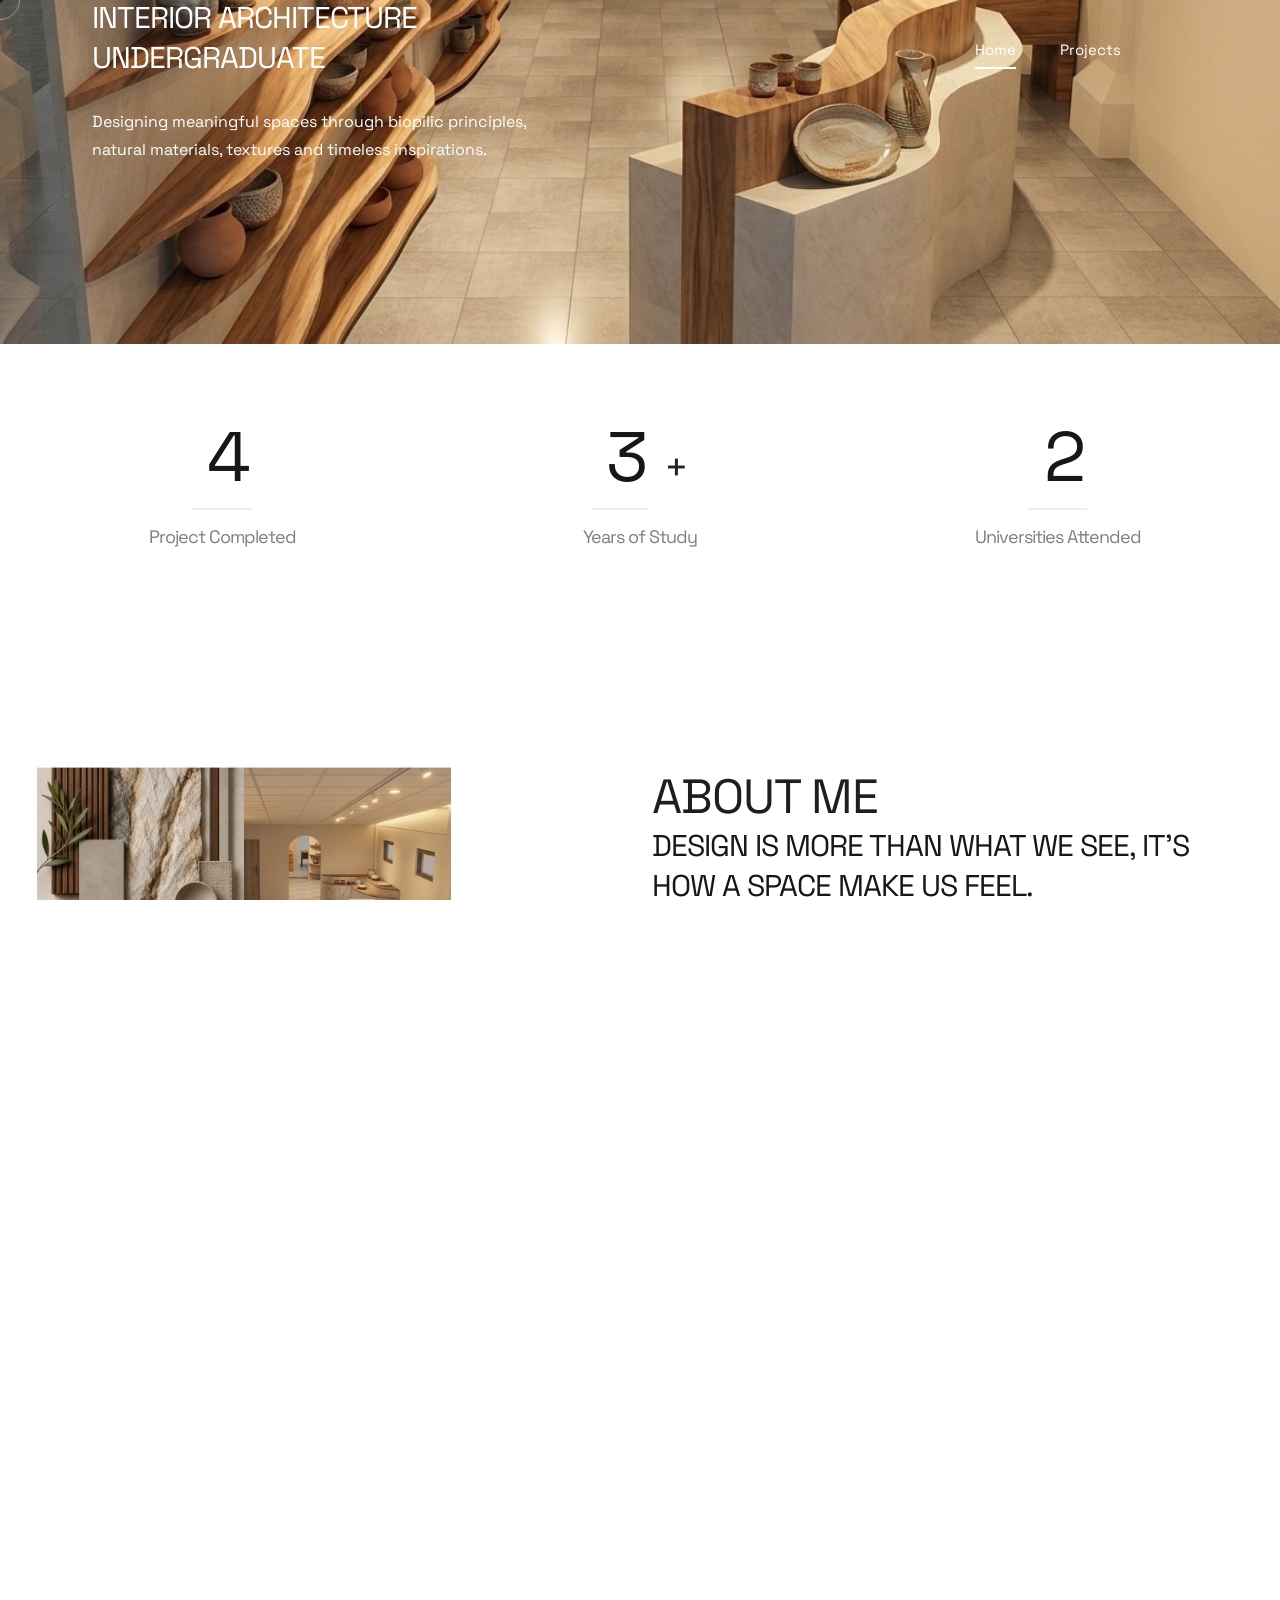
==== index.html @ e531a56d "Add files via upload" ====
<!DOCTYPE html>
<html lang="zxx">

<head>
    <meta charset="utf-8">
    <meta http-equiv="X-UA-Compatible" content="IE=edge">
    <meta name="viewport" content="width=device-width, initial-scale=1.0, user-scalable=0">

    <title>Fathima Mifrah | Portfolio</title>

    <!--Favicon
    <link rel="icon" href="assets/img/favicon.png" type="image/png">-->

    <!-- Bootstrap CSS -->
    <link href="assets/css/bootstrap.min.css" rel="stylesheet">
    <!-- Line Awesome CSS -->
    <link href="assets/css/line-awesome.min.css" rel="stylesheet">
    <!-- Font Awesome CSS -->
    <link href="assets/css/fontAwesomePro.css" rel="stylesheet">
    <!-- Animate CSS-->
    <link href="assets/css/animate.css" rel="stylesheet">
    <!-- Bar Filler CSS -->
    <link href="assets/css/barfiller.css" rel="stylesheet">
    <!-- Magnific Popup Video -->
    <link href="assets/css/magnific-popup.css" rel="stylesheet">
    <!-- Flaticon CSS -->
    <link href="assets/css/flaticon.css" rel="stylesheet">
    <!-- Owl Carousel CSS -->
    <link href="assets/css/owl.carousel.css" rel="stylesheet">
    <!-- Slick Slider CSS -->
    <link href="assets/css/slick.css" rel="stylesheet">
    <!-- Nice Select  -->
    <link href="assets/css/nice-select.css" rel="stylesheet">
    <!-- Back to Top -->
    <link href="assets/css/backToTop.css" rel="stylesheet">
    <!-- Metis Menu -->
    <link href="assets/css/metismenu.css" rel="stylesheet">
    <!-- Odometer CSS -->
    <link href="assets/css/odometer.min.css" rel="stylesheet">
    <!-- Style CSS -->
    <link href="assets/css/style.css" rel="stylesheet">


    <!-- jquery -->
    <script src="assets/js/jquery-3.6.0.min.js"></script>
</head>

<body>

    <!-- Pre-Loader -->
    <div id="loader"></div>

    <!-- Mouse Cursor  -->
    <div class="mouseCursor cursor-outer"></div>
    <div class="mouseCursor cursor-inner"><span>Drag</span></div>

    <div id="smooth-wrapper">

        <!-- Header Area  -->
        <div class="header-area absolute-header">
            <div id="header-sticky">
                <div class="navigation">
                    <div class="container">
                        <div class="row align-items-center">
                            <div class="col-xl-5 col-lg-4 col-6">
                                <div class="logo">
                                    <a href="index.html" class="logo"></a>
                                </div>
                            </div>
                            <div class="col-xl-6 col-lg-7 d-none d-lg-block text-lg-end">
                                <div class="main-menu">
                                    <ul>
                                        <li class="active"><a class="navlink" href="#">Home</a>
                                        </li>
                                        <li><a class="navlink" href="#">Projects</a>
                                            <ul class="sub-menu">
                                                <li><a href="retail-project.html">Retail Project</a></li>
                                                <li><a href="hostel-project.html">Hostel Project</a></li>
                                                <li><a href="light-fittings.html">Light Fittings</a></li>
                                                <li><a href="furniture-project.html">Furniture Project</a></li>
                                            </ul>
                                        </li>
                                    </ul>
                                </div>
                            </div>
                            <!-- Mobile Menu -->
                            <div class="mobile-nav-bar col-6 d-block d-lg-none">
                                <div class="mobile-nav-wrap">
                                    <div id="hamburger">
                                        <i class="las la-bars"></i>
                                    </div>
                                    <!-- mobile menu - responsive menu  -->
                                    <div class="mobile-nav">
                                        <button type="button" class="close-nav">
                                            <i class="las la-times-circle"></i>
                                        </button>
                                        <nav class="sidebar-nav">
                                            <ul class="metismenu" id="mobile-menu">
                                                <li><a class="has-arrow" href="#">Homes</a>
                                                </li>
                                                <li><a class="has-arrow" href="#">projects</a>
                                                    <ul class="sub-menu">
                                                        <li><a href="retail-project.html">Retail Project</a></li>
                                                        <li><a href="hostel-project.html">Hostel Project</a></li>
                                                        <li><a href="light-fittings.html">Light Fittings</a></li>
                                                        <li><a href="furniture-project.html">Furniture Project</a></li>
                                                    </ul>
                                                </li>
                                            </ul>
                                        </nav>
                                        <div class="action-bar">
                                            <a href="mailto:mifrahmunzir18@gmail.com"><i
                                                    class="las la-envelope"></i>mifrahmunzir18@gmail.com</a>
                                            <a href="tel:+94707509409"><i class="fal fa-phone"></i>0707509409</a>
                                        </div>
                                    </div>
                                </div>
                            </div>
                        </div>
                    </div>
                </div>
            </div>
        </div>


        <div id="smooth-content">

            <!-- Hero Area -->
            <div id="home-2" class="homepage-slides owl-carousel">
                <div class="single-slide-item d-flex align-items-center"
                    data-background="assets/img/slider/banner.jpeg">
                    <div class="hero-area-content">
                        <div class="container">
                            <div class="row align-items-center">
                                <div class="col-xl-7 col-lg-8 col-md-10 col-sm-8 wow fadeInUp animated"
                                    data-wow-delay=".2s">
                                    <div class="section-title">
                                        <h1 class="text-white">Fathima Mifrah</h1>
                                        <h3 class="text-white">INTERIOR ARCHITECTURE UNDERGRADUATE</h3>
                                    </div>

                                    <p class="text-white">Designing meaningful spaces through biopilic principles,
                                        natural materials, textures and timeless inspirations.</p>
                                    <!--<a href="about.html" class="theme-btn mt-40">Learn More</a>-->
                                </div>
                            </div>
                        </div>
                    </div>
                </div>
            </div>

            <!-- Counter Section -->
            <div class="counter-section section-padding pt-60 pb-50">
                <div class="container">
                    <div class="row gx-5">
                        <div class="col-lg-4 col-md-3 col-sm-6">
                            <div class="single-counter-box">
                                <p class="counter-number"><span class="purecounter" data-purecounter-duration="1"
                                        data-purecounter-end="4">4</span></p>
                                <h6>Project Completed</h6>
                            </div>
                        </div>
                        <div class="col-lg-4 col-md-3 col-sm-6">
                            <div class="single-counter-box">
                                <p class="counter-number"><span class="purecounter" data-purecounter-duration="1"
                                        data-purecounter-end="3">3</span></p><span>+</span>
                                <h6>Years of Study</h6>
                            </div>
                        </div>
                        <div class="col-lg-4 col-md-3 col-sm-6">
                            <div class="single-counter-box">
                                <p class="counter-number"><span class="purecounter" data-purecounter-duration="1"
                                        data-purecounter-end="2">2</span></p>
                                <h6>Universities Attended</h6>
                            </div>
                        </div>
                    </div>
                </div>
            </div>

            <!-- Vision Section -->
            <div class="vision-section section-padding">
                <div class="container">
                    <div class="row">
                        <div class="col-xl-6 col-lg-6">
                            <div class="about-img-wrap">
                                <div class="image-one wow fadeInUp" data-wow-delay=".2s">
                                    <img src="assets/img/slider/about-me.jpeg" alt="">
                                </div>
                                <!--<div class="image-two wow fadeInUp" data-wow-delay=".4s">
                                    <img src="assets/img/slider/about-2.png" alt="">
                                </div>-->
                            </div>
                        </div>
                        <div class="col-xl-6 col-lg-6">
                            <div class="section-title text-low">
                                <h2>ABOUT ME</h2>
                                <h3>DESIGN IS MORE THAN WHAT WE SEE,
                                    IT’S HOW A SPACE MAKE US FEEL.</h3>
                            </div>
                            <p>
                                I am Mifrah, a final-year Interior Architecture student at NIBM(NIC) with a
                                passion for biophilic designs. I believe in creating spaces that seamlessly
                                connect the built environment with nature through sustainable materials,
                                natural colours, and organic forms.<br><br>


                                I am proficient in AutoCAD, SketchUp, Photoshop, and Illustrator, and I am
                                always eager to explore new ideas, techniques, and creative approaches to
                                design.
                            </p>
                            <div class="about-list-item mt-30">
                                <div class="row">
                                    <div class="col-md-6">
                                        <ul>
                                            <h3>Education</h3><br>
                                            <li><i class="las la-plus"></i>
                                                <span style="font-weight: bolder;">Limkokwing University</span><br>
                                                Malaysia<br>
                                                Bachelor of Arts Interior Design Architecture
                                            </li>
                                            <li><i class="las la-plus"></i>
                                                <span style="font-weight: bolder;">Northumbria university
                                                    (AOD)</span><br>
                                                UK<br>
                                                Foundation Studies
                                            </li>
                                        </ul>
                                    </div>
                                </div>
                            </div>
                        </div>
                    </div>
                </div>
            </div>

            <!-- Project Section  -->
            <div id="project-2" class="project-section section-padding pt-100 pb-100">
                <div class="container">
                    <div class="row justify-content-center border-bottom">
                        <div class="col-xl-12">
                            <div class="section-title text-up">
                                <h2>Selected Projects</h2>
                            </div>
                        </div>
                    </div>
                    <div class="row">
                        <nav>
                            <div class="nav project-list" role="tablist">
                                <!--<button class="nav-link active" id="all-projects-tab" data-bs-toggle="tab"
                                    data-bs-target="#all-projects" type="button" role="tab" aria-controls="all-projects"
                                    aria-selected="true">
                                    All Projects
                                </button>-->

                                <button class="nav-link" id="retail-project-tab" data-bs-toggle="tab"
                                    data-bs-target="#retail-project" type="button" role="tab"
                                    aria-controls="retail-project" aria-selected="false">Retail Project</button>
                                <button class="nav-link" id="hostel-project-tab" data-bs-toggle="tab"
                                    data-bs-target="#hostel-project" type="button" role="tab"
                                    aria-controls="hostel-project" aria-selected="false">Hostel Project</button>
                                <button class="nav-link" id="light-fittings-tab" data-bs-toggle="tab"
                                    data-bs-target="#light-fittings" type="button" role="tab"
                                    aria-controls="light-fittings" aria-selected="false">Light Fittings</button>
                                <button class="nav-link" id="furniture-projects-tab" data-bs-toggle="tab"
                                    data-bs-target="#furniture-projects" type="button" role="tab"
                                    aria-controls="furniture-projects" aria-selected="false">Furniture Projects</button>
                            </div>
                        </nav>

                        <!--
                        <div class="tab-pane fade show active" id="all-projects" role="tabpanel"
                            aria-labelledby="all-projects-tab">

                            <div class="row">

                                <div class="col-xl-4 col-lg-4 col-md-6 col-12">
                                    <div class="featured-work-wrapper"
                                        data-background="assets/img/project/retail-project.jpeg"
                                        style="cursor: pointer;" onclick="window.location='retail-project.html';">

                                        <div class="featured-work-inner">
                                            <div class="fetured-work-bg"></div>

                                            <a href="retail-project.html" class="details-link">
                                                <i class="las la-arrow-right"></i>
                                            </a>

                                            <div class="featured-work-info">
                                                <h2>Retail Project</h2>
                                                <h4>CRAFT INDUSTRY - POTTERY FLOATING MARKET</h4>
                                            </div>
                                        </div>
                                    </div>
                                </div>

                                <div class="col-xl-4 col-lg-4 col-md-6 col-12">
                                    <div class="featured-work-wrapper"
                                        data-background="assets/img/project/hostel-project.jpeg"
                                        style="cursor: pointer;" onclick="window.location='project-details.html';">

                                        <div class="featured-work-inner">
                                            <div class="fetured-work-bg"></div>

                                            <a href="project-details.html" class="details-link">
                                                <i class="las la-arrow-right"></i>
                                            </a>

                                            <div class="featured-work-info">
                                                <h2>Hostel Project</h2>
                                                <h4>BOHEMIAN DROP INN HOSTEL</h4>
                                            </div>
                                        </div>
                                    </div>
                                </div>

                                <div class="col-xl-4 col-lg-4 col-md-6 col-12">
                                    <div class="featured-work-wrapper" data-background="assets/img/project/3-7.jpg"
                                        style="cursor: pointer;" onclick="window.location='project-details.html';">

                                        <div class="featured-work-inner">
                                            <div class="fetured-work-bg"></div>

                                            <a href="project-details.html" class="details-link">
                                                <i class="las la-arrow-right"></i>
                                            </a>

                                            <div class="featured-work-info">
                                                <h2>Light Fittings</h2>
                                                <h4>White Clay</h4>
                                            </div>
                                        </div>
                                    </div>
                                </div>

                                <div class="col-xl-4 col-lg-4 col-md-6 col-12">
                                    <div class="featured-work-wrapper" data-background="assets/img/project/3-10.jpg"
                                        style="cursor: pointer;" onclick="window.location='project-details.html';">

                                        <div class="featured-work-inner">
                                            <div class="fetured-work-bg"></div>

                                            <a href="project-details.html" class="details-link">
                                                <i class="las la-arrow-right"></i>
                                            </a>

                                            <div class="featured-work-info">
                                                <h2>Furniture Projects</h2>
                                                <h4>Mahogany</h4>
                                            </div>
                                        </div>
                                    </div>
                                </div>

                            </div>
                        </div>-->

                        <div class="tab-content" id="nav-tabContent">
                            <div class="tab-pane fade show active" id="retail-project" role="tabpanel"
                                aria-labelledby="retail-project-tab" tabindex="0">
                                <div class="row">
                                    <div class="col-xl-4 col-lg-4 col-md-4 col-12">
                                        <div class="featured-work-wrapper"
                                            data-background="assets/img/project/retail-project.jpeg"
                                            style="cursor: pointer;" onclick="window.location='retail-project.html';">
                                            <div class="featured-work-inner">
                                                <div class="fetured-work-bg">
                                                </div>
                                                <a href="retail-project.html" class="details-link">
                                                    <i class="las la-arrow-right"></i>
                                                </a>
                                                <div class="featured-work-info">
                                                    <h2>Retail Project</h2>
                                                    <h4>CRAFT INDUSTRY - POTTERY FLOATING MARKET</h4>
                                                </div>
                                            </div>
                                        </div>
                                    </div>
                                    <div class="col-xl-4 col-lg-4 col-md-4 col-12">
                                        <div class="featured-work-wrapper"
                                            data-background="assets/img/project/retail-project-rendered-2.jpeg"
                                            style="cursor: pointer;" onclick="window.location='retail-project.html';">
                                            <div class="featured-work-inner">
                                                <div class="fetured-work-bg">
                                                </div>
                                                <a href="retail-project.html" class="details-link">
                                                    <i class="las la-arrow-right"></i>
                                                </a>
                                                <div class="featured-work-info">
                                                    <h2>Retail Project</h2>
                                                    <h4>CRAFT INDUSTRY - POTTERY FLOATING MARKET</h4>
                                                </div>
                                            </div>
                                        </div>
                                    </div>
                                </div>
                            </div>
                            <div class="tab-pane fade" id="hostel-project" role="tabpanel"
                                aria-labelledby="hostel-project-tab" tabindex="0">
                                <div class="row">
                                    <div class="col-xl-4 col-lg-4 col-md-4 col-12">
                                        <div class="featured-work-wrapper"
                                            data-background="assets/img/project/hostel-project.jpeg"
                                            style="cursor: pointer;" onclick="window.location='hostel-project.html';">
                                            <div class="featured-work-inner">
                                                <div class="fetured-work-bg">
                                                </div>
                                                <a href="hostel-project.html" class="details-link">
                                                    <i class="las la-arrow-right"></i>
                                                </a>
                                                <div class="featured-work-info">
                                                    <h2>Hostel Project</h2>
                                                    <h4>BOHEMIAN DROP INN HOSTEL</h4>
                                                </div>
                                            </div>
                                        </div>
                                    </div>
                                    <div class="col-xl-4 col-lg-4 col-md-4 col-12">
                                        <div class="featured-work-wrapper"
                                            data-background="assets/img/project/hostel-render-2.jpeg"
                                            style="cursor: pointer;" onclick="window.location='hostel-project.html';">
                                            <div class="featured-work-inner">
                                                <div class="fetured-work-bg">
                                                </div>
                                                <a href="hostel-project.html" class="details-link">
                                                    <i class="las la-arrow-right"></i>
                                                </a>
                                                <div class="featured-work-info">
                                                    <h2>Hostel Project</h2>
                                                    <h4>BOHEMIAN DROP INN HOSTEL</h4>
                                                </div>
                                            </div>
                                        </div>
                                    </div>
                                </div>
                            </div>
                            <div class="tab-pane fade" id="light-fittings" role="tabpanel"
                                aria-labelledby="light-fittings-tab" tabindex="0">
                                <div class="row">
                                    <div class="row">
                                        <div class="col-xl-4 col-lg-4 col-md-4 col-12">
                                            <div class="featured-work-wrapper"
                                                data-background="assets/img/project/light-fittings-1.jpeg" style="cursor: pointer;"
                                                onclick="window.location='light-fittings.html';">
                                                <div class="featured-work-inner">
                                                    <div class="fetured-work-bg">
                                                    </div>
                                                    <a href="light-fittings.html" class="details-link">
                                                        <i class="las la-arrow-right"></i>
                                                    </a>
                                                    <div class="featured-work-info">
                                                        <h2>Light Fittings</h2>
                                                        <h4>White Clay</h4>
                                                    </div>
                                                </div>
                                            </div>
                                        </div>
                                        <div class="col-xl-4 col-lg-4 col-md-4 col-12">
                                            <div class="featured-work-wrapper"
                                                data-background="assets/img/project/light-fittings-2.jpeg" style="cursor: pointer;"
                                                onclick="window.location='light-fittings.html';">
                                                <div class="featured-work-inner">
                                                    <div class="fetured-work-bg">
                                                    </div>
                                                    <a href="light-fittings.html" class="details-link">
                                                        <i class="las la-arrow-right"></i>
                                                    </a>
                                                    <div class="featured-work-info">
                                                        <h2>Light Fittings</h2>
                                                        <h4>White Clay</h4>
                                                    </div>
                                                </div>
                                            </div>
                                        </div>
                                    </div>
                                </div>
                            </div>
                            <div class="tab-pane fade" id="furniture-projects" role="tabpanel"
                                aria-labelledby="furniture-projects-tab" tabindex="0">
                                <div class="row">
                                    <div class="col-xl-4 col-lg-4 col-md-4 col-12">
                                        <div class="featured-work-wrapper" data-background="assets/img/project/furniture-3.jpeg"
                                            style="cursor: pointer;" onclick="window.location='furniture-project.html';">
                                            <div class="featured-work-inner">
                                                <div class="fetured-work-bg">
                                                </div>
                                                <a href="furniture-project.html" class="details-link">
                                                    <i class="las la-arrow-right"></i>
                                                </a>
                                                <div class="featured-work-info">
                                                    <h2>Furniture Projects</h2>
                                                    <h4>Mahogany</h4>
                                                </div>
                                            </div>
                                        </div>
                                    </div>
                                    <div class="col-xl-4 col-lg-4 col-md-4 col-12">
                                        <div class="featured-work-wrapper" data-background="assets/img/project/furniture-4.jpeg"
                                            style="cursor: pointer;" onclick="window.location='furniture-project.html';">
                                            <div class="featured-work-inner">
                                                <div class="fetured-work-bg">
                                                </div>
                                                <a href="furniture-project.html" class="details-link">
                                                    <i class="las la-arrow-right"></i>
                                                </a>
                                                <div class="featured-work-info">
                                                    <h2>Furniture Projects</h2>
                                                    <h4>Mahogany</h4>
                                                </div>
                                            </div>
                                        </div>
                                    </div>
                                </div>
                            </div>
                        </div>
                    </div>
                </div>
            </div>


            <!-- Footer Area -->
            <footer class="footer-area">
                <div class="container">
                    <div class="footer-up">
                        <div class="row gy-5">
                            <div class="col-lg-6 col-md-6 col-sm-12">
                                <a href="index.html" class="logo">Fathima Mifrah</a>
                                <p>Interior Architecture Portfolio
                                </p>
                            </div>
                            <div class="col-lg-6 col-md-6">
                                <div class="company-email">
                                    <a href="mailto:mifrahmunzir18@gmail.com">mifrahmunzir18@gmail.com</a>
                                </div>
                                <div class="phone-number">
                                    <a href="tel:+94707509409">0707509409</a>
                                </div>

                            </div>

                        </div>
                    </div>
                </div>
            </footer>

        </div>
    </div>

    <!-- back to top start -->
    <div class="progress-wrap">
        <svg class="progress-circle svg-content" width="100%" height="100%" viewBox="-1 -1 102 102">
            <path d="M50,1 a49,49 0 0,1 0,98 a49,49 0 0,1 0,-98" />
        </svg>
    </div>

    <!-- Popper JS -->
    <script src="assets/js/popper.min.js"></script>
    <!-- Bootstrap JS -->
    <script src="assets/js/bootstrap.min.js"></script>
    <!-- Wow JS -->
    <script src="assets/js/wow.min.js"></script>
    <!-- Pure Counter JS -->
    <script src="assets/js/pure-counter.js"></script>
    <!-- Owl Carousel JS -->
    <script src="assets/js/owl.carousel.min.js"></script>
    <!-- Slick Slider JS -->
    <script src="assets/js/slick.min.js"></script>
    <!-- Magnific Popup JS -->
    <script src="assets/js/magnific-popup.min.js"></script>
    <!-- Isotope JS -->
    <script src="assets/js/isotope-3.0.6-min.js"></script>
    <!-- Nice Select JS -->
    <script src="assets/js/jquery.nice-select.min.js"></script>
    <!-- Back To Top JS -->
    <script src="assets/js/backToTop.js"></script>
    <!-- Metis Menu JS -->
    <script src="assets/js/metismenu.js"></script>
    <!-- Progress Bar JS -->
    <script src="assets/js/jquery.barfiller.js"></script>
    <!-- Appear JS -->
    <script src="assets/js/jquery.appear.min.js"></script>
    <!-- Odometer JS -->
    <script src="assets/js/odometer.min.js"></script>
    <!-- Odometer JS -->
    <script src="assets/js/odometer.min.js"></script>
    <!-- GSAP Animation JS -->
    <script src="assets/js/gsap.min.js"></script>
    <script src="assets/js/gsap-scroll-to-plugin.js"></script>
    <script src="assets/js/SplitText.min.js"></script>
    <script src="assets/js/ScrollSmoother.min.js"></script>
    <script src="assets/js/ScrollTrigger.min.js"></script>
    <script src="assets/js/smoother-script.js"></script>
    <script src="assets/js/heading-animation.js"></script>
    <script src="assets/js/paragraph-animation.js"></script>
    <!-- Main JS -->
    <script src="assets/js/main.js"></script>

</body>

</html>
---- assets/css/line-awesome.min.css ----
.la,
.lab,
.lad,
.lal,
.lar,
.las {
    -moz-osx-font-smoothing: grayscale;
    -webkit-font-smoothing: antialiased;
    display: inline-block;
    font-style: normal;
    font-variant: normal;
    text-rendering: auto;
    line-height: 1
}

.la-lg {
    font-size: 1.33333em;
    line-height: .75em;
    vertical-align: -.0667em
}

.la-xs {
    font-size: .75em
}

.la-sm {
    font-size: .875em
}

.la-1x {
    font-size: 1em
}

.la-2x {
    font-size: 2em
}

.la-3x {
    font-size: 3em
}

.la-4x {
    font-size: 4em
}

.la-5x {
    font-size: 5em
}

.la-6x {
    font-size: 6em
}

.la-7x {
    font-size: 7em
}

.la-8x {
    font-size: 8em
}

.la-9x {
    font-size: 9em
}

.la-10x {
    font-size: 10em
}

.la-fw {
    text-align: center;
    width: 1.25em
}

.la-ul {
    list-style-type: none;
    margin-left: 2.5em;
    padding-left: 0
}

.la-ul>li {
    position: relative
}

.la-li {
    left: -2em;
    position: absolute;
    text-align: center;
    width: 2em;
    line-height: inherit
}

.la-border {
    border: solid .08em #eee;
    border-radius: .1em;
    padding: .2em .25em .15em
}

.la-pull-left {
    float: left
}

.la-pull-right {
    float: right
}

.la.la-pull-left,
.lab.la-pull-left,
.lal.la-pull-left,
.lar.la-pull-left,
.las.la-pull-left {
    margin-right: .3em
}

.la.la-pull-right,
.lab.la-pull-right,
.lal.la-pull-right,
.lar.la-pull-right,
.las.la-pull-right {
    margin-left: .3em
}

.la-spin {
    -webkit-animation: la-spin 2s infinite linear;
    animation: la-spin 2s infinite linear
}

.la-pulse {
    -webkit-animation: la-spin 1s infinite steps(8);
    animation: la-spin 1s infinite steps(8)
}

@-webkit-keyframes la-spin {
    0% {
        -webkit-transform: rotate(0);
        transform: rotate(0)
    }

    100% {
        -webkit-transform: rotate(360deg);
        transform: rotate(360deg)
    }
}

@keyframes la-spin {
    0% {
        -webkit-transform: rotate(0);
        transform: rotate(0)
    }

    100% {
        -webkit-transform: rotate(360deg);
        transform: rotate(360deg)
    }
}

.la-rotate-90 {
    -webkit-transform: rotate(90deg);
    transform: rotate(90deg)
}

.la-rotate-180 {
    -webkit-transform: rotate(180deg);
    transform: rotate(180deg)
}

.la-rotate-270 {
    -webkit-transform: rotate(270deg);
    transform: rotate(270deg)
}

.la-flip-horizontal {
    -webkit-transform: scale(-1, 1);
    transform: scale(-1, 1)
}

.la-flip-vertical {
    -webkit-transform: scale(1, -1);
    transform: scale(1, -1)
}

.la-flip-both,
.la-flip-horizontal.la-flip-vertical {
    -webkit-transform: scale(-1, -1);
    transform: scale(-1, -1)
}

:root .la-flip-both,
:root .la-flip-horizontal,
:root .la-flip-vertical,
:root .la-rotate-180,
:root .la-rotate-270,
:root .la-rotate-90 {
    -webkit-filter: none;
    filter: none
}

.la-stack {
    display: inline-block;
    height: 2em;
    line-height: 2em;
    position: relative;
    vertical-align: middle;
    width: 2.5em
}

.la-stack-1x,
.la-stack-2x {
    left: 0;
    position: absolute;
    text-align: center;
    width: 100%
}

.la-stack-1x {
    line-height: inherit
}

.la-stack-2x {
    font-size: 2em
}

.la-inverse {
    color: #fff
}

.la-500px:before {
    content: "\f26e"
}

.la-accessible-icon:before {
    content: "\f368"
}

.la-accusoft:before {
    content: "\f369"
}

.la-acquisitions-incorporated:before {
    content: "\f6af"
}

.la-ad:before {
    content: "\f641"
}

.la-address-book:before {
    content: "\f2b9"
}

.la-address-card:before {
    content: "\f2bb"
}

.la-adjust:before {
    content: "\f042"
}

.la-adn:before {
    content: "\f170"
}

.la-adobe:before {
    content: "\f778"
}

.la-adversal:before {
    content: "\f36a"
}

.la-affiliatetheme:before {
    content: "\f36b"
}

.la-air-freshener:before {
    content: "\f5d0"
}

.la-airbnb:before {
    content: "\f834"
}

.la-algolia:before {
    content: "\f36c"
}

.la-align-center:before {
    content: "\f037"
}

.la-align-justify:before {
    content: "\f039"
}

.la-align-left:before {
    content: "\f036"
}

.la-align-right:before {
    content: "\f038"
}

.la-alipay:before {
    content: "\f642"
}

.la-allergies:before {
    content: "\f461"
}

.la-amazon:before {
    content: "\f270"
}

.la-amazon-pay:before {
    content: "\f42c"
}

.la-ambulance:before {
    content: "\f0f9"
}

.la-american-sign-language-interpreting:before {
    content: "\f2a3"
}

.la-amilia:before {
    content: "\f36d"
}

.la-anchor:before {
    content: "\f13d"
}

.la-android:before {
    content: "\f17b"
}

.la-angellist:before {
    content: "\f209"
}

.la-angle-double-down:before {
    content: "\f103"
}

.la-angle-double-left:before {
    content: "\f100"
}

.la-angle-double-right:before {
    content: "\f101"
}

.la-angle-double-up:before {
    content: "\f102"
}

.la-angle-down:before {
    content: "\f107"
}

.la-angle-left:before {
    content: "\f104"
}

.la-angle-right:before {
    content: "\f105"
}

.la-angle-up:before {
    content: "\f106"
}

.la-angry:before {
    content: "\f556"
}

.la-angrycreative:before {
    content: "\f36e"
}

.la-angular:before {
    content: "\f420"
}

.la-ankh:before {
    content: "\f644"
}

.la-app-store:before {
    content: "\f36f"
}

.la-app-store-ios:before {
    content: "\f370"
}

.la-apper:before {
    content: "\f371"
}

.la-apple:before {
    content: "\f179"
}

.la-apple-alt:before {
    content: "\f5d1"
}

.la-apple-pay:before {
    content: "\f415"
}

.la-archive:before {
    content: "\f187"
}

.la-archway:before {
    content: "\f557"
}

.la-arrow-alt-circle-down:before {
    content: "\f358"
}

.la-arrow-alt-circle-left:before {
    content: "\f359"
}

.la-arrow-alt-circle-right:before {
    content: "\f35a"
}

.la-arrow-alt-circle-up:before {
    content: "\f35b"
}

.la-arrow-circle-down:before {
    content: "\f0ab"
}

.la-arrow-circle-left:before {
    content: "\f0a8"
}

.la-arrow-circle-right:before {
    content: "\f0a9"
}

.la-arrow-circle-up:before {
    content: "\f0aa"
}

.la-arrow-down:before {
    content: "\f063"
}

.la-arrow-left:before {
    content: "\f060"
}

.la-arrow-right:before {
    content: "\f061"
}

.la-arrow-up:before {
    content: "\f062"
}

.la-arrows-alt:before {
    content: "\f0b2"
}

.la-arrows-alt-h:before {
    content: "\f337"
}

.la-arrows-alt-v:before {
    content: "\f338"
}

.la-artstation:before {
    content: "\f77a"
}

.la-assistive-listening-systems:before {
    content: "\f2a2"
}

.la-asterisk:before {
    content: "\f069"
}

.la-asymmetrik:before {
    content: "\f372"
}

.la-at:before {
    content: "\f1fa"
}

.la-atlas:before {
    content: "\f558"
}

.la-atlassian:before {
    content: "\f77b"
}

.la-atom:before {
    content: "\f5d2"
}

.la-audible:before {
    content: "\f373"
}

.la-audio-description:before {
    content: "\f29e"
}

.la-autoprefixer:before {
    content: "\f41c"
}

.la-avianex:before {
    content: "\f374"
}

.la-aviato:before {
    content: "\f421"
}

.la-award:before {
    content: "\f559"
}

.la-aws:before {
    content: "\f375"
}

.la-baby:before {
    content: "\f77c"
}

.la-baby-carriage:before {
    content: "\f77d"
}

.la-backspace:before {
    content: "\f55a"
}

.la-backward:before {
    content: "\f04a"
}

.la-bacon:before {
    content: "\f7e5"
}

.la-balance-scale:before {
    content: "\f24e"
}

.la-balance-scale-left:before {
    content: "\f515"
}

.la-balance-scale-right:before {
    content: "\f516"
}

.la-ban:before {
    content: "\f05e"
}

.la-band-aid:before {
    content: "\f462"
}

.la-bandcamp:before {
    content: "\f2d5"
}

.la-barcode:before {
    content: "\f02a"
}

.la-bars:before {
    content: "\f0c9"
}

.la-baseball-ball:before {
    content: "\f433"
}

.la-basketball-ball:before {
    content: "\f434"
}

.la-bath:before {
    content: "\f2cd"
}

.la-battery-empty:before {
    content: "\f244"
}

.la-battery-full:before {
    content: "\f240"
}

.la-battery-half:before {
    content: "\f242"
}

.la-battery-quarter:before {
    content: "\f243"
}

.la-battery-three-quarters:before {
    content: "\f241"
}

.la-battle-net:before {
    content: "\f835"
}

.la-bed:before {
    content: "\f236"
}

.la-beer:before {
    content: "\f0fc"
}

.la-behance:before {
    content: "\f1b4"
}

.la-behance-square:before {
    content: "\f1b5"
}

.la-bell:before {
    content: "\f0f3"
}

.la-bell-slash:before {
    content: "\f1f6"
}

.la-bezier-curve:before {
    content: "\f55b"
}

.la-bible:before {
    content: "\f647"
}

.la-bicycle:before {
    content: "\f206"
}

.la-biking:before {
    content: "\f84a"
}

.la-bimobject:before {
    content: "\f378"
}

.la-binoculars:before {
    content: "\f1e5"
}

.la-biohazard:before {
    content: "\f780"
}

.la-birthday-cake:before {
    content: "\f1fd"
}

.la-bitbucket:before {
    content: "\f171"
}

.la-bitcoin:before {
    content: "\f379"
}

.la-bity:before {
    content: "\f37a"
}

.la-black-tie:before {
    content: "\f27e"
}

.la-blackberry:before {
    content: "\f37b"
}

.la-blender:before {
    content: "\f517"
}

.la-blender-phone:before {
    content: "\f6b6"
}

.la-blind:before {
    content: "\f29d"
}

.la-blog:before {
    content: "\f781"
}

.la-blogger:before {
    content: "\f37c"
}

.la-blogger-b:before {
    content: "\f37d"
}

.la-bluetooth:before {
    content: "\f293"
}

.la-bluetooth-b:before {
    content: "\f294"
}

.la-bold:before {
    content: "\f032"
}

.la-bolt:before {
    content: "\f0e7"
}

.la-bomb:before {
    content: "\f1e2"
}

.la-bone:before {
    content: "\f5d7"
}

.la-bong:before {
    content: "\f55c"
}

.la-book:before {
    content: "\f02d"
}

.la-book-dead:before {
    content: "\f6b7"
}

.la-book-medical:before {
    content: "\f7e6"
}

.la-book-open:before {
    content: "\f518"
}

.la-book-reader:before {
    content: "\f5da"
}

.la-bookmark:before {
    content: "\f02e"
}

.la-bootstrap:before {
    content: "\f836"
}

.la-border-all:before {
    content: "\f84c"
}

.la-border-none:before {
    content: "\f850"
}

.la-border-style:before {
    content: "\f853"
}

.la-bowling-ball:before {
    content: "\f436"
}

.la-box:before {
    content: "\f466"
}

.la-box-open:before {
    content: "\f49e"
}

.la-boxes:before {
    content: "\f468"
}

.la-braille:before {
    content: "\f2a1"
}

.la-brain:before {
    content: "\f5dc"
}

.la-bread-slice:before {
    content: "\f7ec"
}

.la-briefcase:before {
    content: "\f0b1"
}

.la-briefcase-medical:before {
    content: "\f469"
}

.la-broadcast-tower:before {
    content: "\f519"
}

.la-broom:before {
    content: "\f51a"
}

.la-brush:before {
    content: "\f55d"
}

.la-btc:before {
    content: "\f15a"
}

.la-buffer:before {
    content: "\f837"
}

.la-bug:before {
    content: "\f188"
}

.la-building:before {
    content: "\f1ad"
}

.la-bullhorn:before {
    content: "\f0a1"
}

.la-bullseye:before {
    content: "\f140"
}

.la-burn:before {
    content: "\f46a"
}

.la-buromobelexperte:before {
    content: "\f37f"
}

.la-bus:before {
    content: "\f207"
}

.la-bus-alt:before {
    content: "\f55e"
}

.la-business-time:before {
    content: "\f64a"
}

.la-buy-n-large:before {
    content: "\f8a6"
}

.la-buysellads:before {
    content: "\f20d"
}

.la-calculator:before {
    content: "\f1ec"
}

.la-calendar:before {
    content: "\f133"
}

.la-calendar-alt:before {
    content: "\f073"
}

.la-calendar-check:before {
    content: "\f274"
}

.la-calendar-day:before {
    content: "\f783"
}

.la-calendar-minus:before {
    content: "\f272"
}

.la-calendar-plus:before {
    content: "\f271"
}

.la-calendar-times:before {
    content: "\f273"
}

.la-calendar-week:before {
    content: "\f784"
}

.la-camera:before {
    content: "\f030"
}

.la-camera-retro:before {
    content: "\f083"
}

.la-campground:before {
    content: "\f6bb"
}

.la-canadian-maple-leaf:before {
    content: "\f785"
}

.la-candy-cane:before {
    content: "\f786"
}

.la-cannabis:before {
    content: "\f55f"
}

.la-capsules:before {
    content: "\f46b"
}

.la-car:before {
    content: "\f1b9"
}

.la-car-alt:before {
    content: "\f5de"
}

.la-car-battery:before {
    content: "\f5df"
}

.la-car-crash:before {
    content: "\f5e1"
}

.la-car-side:before {
    content: "\f5e4"
}

.la-caret-down:before {
    content: "\f0d7"
}

.la-caret-left:before {
    content: "\f0d9"
}

.la-caret-right:before {
    content: "\f0da"
}

.la-caret-square-down:before {
    content: "\f150"
}

.la-caret-square-left:before {
    content: "\f191"
}

.la-caret-square-right:before {
    content: "\f152"
}

.la-caret-square-up:before {
    content: "\f151"
}

.la-caret-up:before {
    content: "\f0d8"
}

.la-carrot:before {
    content: "\f787"
}

.la-cart-arrow-down:before {
    content: "\f218"
}

.la-cart-plus:before {
    content: "\f217"
}

.la-cash-register:before {
    content: "\f788"
}

.la-cat:before {
    content: "\f6be"
}

.la-cc-amazon-pay:before {
    content: "\f42d"
}

.la-cc-amex:before {
    content: "\f1f3"
}

.la-cc-apple-pay:before {
    content: "\f416"
}

.la-cc-diners-club:before {
    content: "\f24c"
}

.la-cc-discover:before {
    content: "\f1f2"
}

.la-cc-jcb:before {
    content: "\f24b"
}

.la-cc-mastercard:before {
    content: "\f1f1"
}

.la-cc-paypal:before {
    content: "\f1f4"
}

.la-cc-stripe:before {
    content: "\f1f5"
}

.la-cc-visa:before {
    content: "\f1f0"
}

.la-centercode:before {
    content: "\f380"
}

.la-centos:before {
    content: "\f789"
}

.la-certificate:before {
    content: "\f0a3"
}

.la-chair:before {
    content: "\f6c0"
}

.la-chalkboard:before {
    content: "\f51b"
}

.la-chalkboard-teacher:before {
    content: "\f51c"
}

.la-charging-station:before {
    content: "\f5e7"
}

.la-chart-area:before {
    content: "\f1fe"
}

.la-chart-bar:before {
    content: "\f080"
}

.la-chart-line:before {
    content: "\f201"
}

.la-chart-pie:before {
    content: "\f200"
}

.la-check:before {
    content: "\f00c"
}

.la-check-circle:before {
    content: "\f058"
}

.la-check-double:before {
    content: "\f560"
}

.la-check-square:before {
    content: "\f14a"
}

.la-cheese:before {
    content: "\f7ef"
}

.la-chess:before {
    content: "\f439"
}

.la-chess-bishop:before {
    content: "\f43a"
}

.la-chess-board:before {
    content: "\f43c"
}

.la-chess-king:before {
    content: "\f43f"
}

.la-chess-knight:before {
    content: "\f441"
}

.la-chess-pawn:before {
    content: "\f443"
}

.la-chess-queen:before {
    content: "\f445"
}

.la-chess-rook:before {
    content: "\f447"
}

.la-chevron-circle-down:before {
    content: "\f13a"
}

.la-chevron-circle-left:before {
    content: "\f137"
}

.la-chevron-circle-right:before {
    content: "\f138"
}

.la-chevron-circle-up:before {
    content: "\f139"
}

.la-chevron-down:before {
    content: "\f078"
}

.la-chevron-left:before {
    content: "\f053"
}

.la-chevron-right:before {
    content: "\f054"
}

.la-chevron-up:before {
    content: "\f077"
}

.la-child:before {
    content: "\f1ae"
}

.la-chrome:before {
    content: "\f268"
}

.la-chromecast:before {
    content: "\f838"
}

.la-church:before {
    content: "\f51d"
}

.la-circle:before {
    content: "\f111"
}

.la-circle-notch:before {
    content: "\f1ce"
}

.la-city:before {
    content: "\f64f"
}

.la-clinic-medical:before {
    content: "\f7f2"
}

.la-clipboard:before {
    content: "\f328"
}

.la-clipboard-check:before {
    content: "\f46c"
}

.la-clipboard-list:before {
    content: "\f46d"
}

.la-clock:before {
    content: "\f017"
}

.la-clone:before {
    content: "\f24d"
}

.la-closed-captioning:before {
    content: "\f20a"
}

.la-cloud:before {
    content: "\f0c2"
}

.la-cloud-download-alt:before {
    content: "\f381"
}

.la-cloud-meatball:before {
    content: "\f73b"
}

.la-cloud-moon:before {
    content: "\f6c3"
}

.la-cloud-moon-rain:before {
    content: "\f73c"
}

.la-cloud-rain:before {
    content: "\f73d"
}

.la-cloud-showers-heavy:before {
    content: "\f740"
}

.la-cloud-sun:before {
    content: "\f6c4"
}

.la-cloud-sun-rain:before {
    content: "\f743"
}

.la-cloud-upload-alt:before {
    content: "\f382"
}

.la-cloudscale:before {
    content: "\f383"
}

.la-cloudsmith:before {
    content: "\f384"
}

.la-cloudversify:before {
    content: "\f385"
}

.la-cocktail:before {
    content: "\f561"
}

.la-code:before {
    content: "\f121"
}

.la-code-branch:before {
    content: "\f126"
}

.la-codepen:before {
    content: "\f1cb"
}

.la-codiepie:before {
    content: "\f284"
}

.la-coffee:before {
    content: "\f0f4"
}

.la-cog:before {
    content: "\f013"
}

.la-cogs:before {
    content: "\f085"
}

.la-coins:before {
    content: "\f51e"
}

.la-columns:before {
    content: "\f0db"
}

.la-comment:before {
    content: "\f075"
}

.la-comment-alt:before {
    content: "\f27a"
}

.la-comment-dollar:before {
    content: "\f651"
}

.la-comment-dots:before {
    content: "\f4ad"
}

.la-comment-medical:before {
    content: "\f7f5"
}

.la-comment-slash:before {
    content: "\f4b3"
}

.la-comments:before {
    content: "\f086"
}

.la-comments-dollar:before {
    content: "\f653"
}

.la-compact-disc:before {
    content: "\f51f"
}

.la-compass:before {
    content: "\f14e"
}

.la-compress:before {
    content: "\f066"
}

.la-compress-arrows-alt:before {
    content: "\f78c"
}

.la-concierge-bell:before {
    content: "\f562"
}

.la-confluence:before {
    content: "\f78d"
}

.la-connectdevelop:before {
    content: "\f20e"
}

.la-contao:before {
    content: "\f26d"
}

.la-cookie:before {
    content: "\f563"
}

.la-cookie-bite:before {
    content: "\f564"
}

.la-copy:before {
    content: "\f0c5"
}

.la-copyright:before {
    content: "\f1f9"
}

.la-cotton-bureau:before {
    content: "\f89e"
}

.la-couch:before {
    content: "\f4b8"
}

.la-cpanel:before {
    content: "\f388"
}

.la-creative-commons:before {
    content: "\f25e"
}

.la-creative-commons-by:before {
    content: "\f4e7"
}

.la-creative-commons-nc:before {
    content: "\f4e8"
}

.la-creative-commons-nc-eu:before {
    content: "\f4e9"
}

.la-creative-commons-nc-jp:before {
    content: "\f4ea"
}

.la-creative-commons-nd:before {
    content: "\f4eb"
}

.la-creative-commons-pd:before {
    content: "\f4ec"
}

.la-creative-commons-pd-alt:before {
    content: "\f4ed"
}

.la-creative-commons-remix:before {
    content: "\f4ee"
}

.la-creative-commons-sa:before {
    content: "\f4ef"
}

.la-creative-commons-sampling:before {
    content: "\f4f0"
}

.la-creative-commons-sampling-plus:before {
    content: "\f4f1"
}

.la-creative-commons-share:before {
    content: "\f4f2"
}

.la-creative-commons-zero:before {
    content: "\f4f3"
}

.la-credit-card:before {
    content: "\f09d"
}

.la-critical-role:before {
    content: "\f6c9"
}

.la-crop:before {
    content: "\f125"
}

.la-crop-alt:before {
    content: "\f565"
}

.la-cross:before {
    content: "\f654"
}

.la-crosshairs:before {
    content: "\f05b"
}

.la-crow:before {
    content: "\f520"
}

.la-crown:before {
    content: "\f521"
}

.la-crutch:before {
    content: "\f7f7"
}

.la-css3:before {
    content: "\f13c"
}

.la-css3-alt:before {
    content: "\f38b"
}

.la-cube:before {
    content: "\f1b2"
}

.la-cubes:before {
    content: "\f1b3"
}

.la-cut:before {
    content: "\f0c4"
}

.la-cuttlefish:before {
    content: "\f38c"
}

.la-d-and-d:before {
    content: "\f38d"
}

.la-d-and-d-beyond:before {
    content: "\f6ca"
}

.la-dashcube:before {
    content: "\f210"
}

.la-database:before {
    content: "\f1c0"
}

.la-deaf:before {
    content: "\f2a4"
}

.la-delicious:before {
    content: "\f1a5"
}

.la-democrat:before {
    content: "\f747"
}

.la-deploydog:before {
    content: "\f38e"
}

.la-deskpro:before {
    content: "\f38f"
}

.la-desktop:before {
    content: "\f108"
}

.la-dev:before {
    content: "\f6cc"
}

.la-deviantart:before {
    content: "\f1bd"
}

.la-dharmachakra:before {
    content: "\f655"
}

.la-dhl:before {
    content: "\f790"
}

.la-diagnoses:before {
    content: "\f470"
}

.la-diaspora:before {
    content: "\f791"
}

.la-dice:before {
    content: "\f522"
}

.la-dice-d20:before {
    content: "\f6cf"
}

.la-dice-d6:before {
    content: "\f6d1"
}

.la-dice-five:before {
    content: "\f523"
}

.la-dice-four:before {
    content: "\f524"
}

.la-dice-one:before {
    content: "\f525"
}

.la-dice-six:before {
    content: "\f526"
}

.la-dice-three:before {
    content: "\f527"
}

.la-dice-two:before {
    content: "\f528"
}

.la-digg:before {
    content: "\f1a6"
}

.la-digital-ocean:before {
    content: "\f391"
}

.la-digital-tachograph:before {
    content: "\f566"
}

.la-directions:before {
    content: "\f5eb"
}

.la-discord:before {
    content: "\f392"
}

.la-discourse:before {
    content: "\f393"
}

.la-divide:before {
    content: "\f529"
}

.la-dizzy:before {
    content: "\f567"
}

.la-dna:before {
    content: "\f471"
}

.la-dochub:before {
    content: "\f394"
}

.la-docker:before {
    content: "\f395"
}

.la-dog:before {
    content: "\f6d3"
}

.la-dollar-sign:before {
    content: "\f155"
}

.la-dolly:before {
    content: "\f472"
}

.la-dolly-flatbed:before {
    content: "\f474"
}

.la-donate:before {
    content: "\f4b9"
}

.la-door-closed:before {
    content: "\f52a"
}

.la-door-open:before {
    content: "\f52b"
}

.la-dot-circle:before {
    content: "\f192"
}

.la-dove:before {
    content: "\f4ba"
}

.la-download:before {
    content: "\f019"
}

.la-draft2digital:before {
    content: "\f396"
}

.la-drafting-compass:before {
    content: "\f568"
}

.la-dragon:before {
    content: "\f6d5"
}

.la-draw-polygon:before {
    content: "\f5ee"
}

.la-dribbble:before {
    content: "\f17d"
}

.la-dribbble-square:before {
    content: "\f397"
}

.la-dropbox:before {
    content: "\f16b"
}

.la-drum:before {
    content: "\f569"
}

.la-drum-steelpan:before {
    content: "\f56a"
}

.la-drumstick-bite:before {
    content: "\f6d7"
}

.la-drupal:before {
    content: "\f1a9"
}

.la-dumbbell:before {
    content: "\f44b"
}

.la-dumpster:before {
    content: "\f793"
}

.la-dumpster-fire:before {
    content: "\f794"
}

.la-dungeon:before {
    content: "\f6d9"
}

.la-dyalog:before {
    content: "\f399"
}

.la-earlybirds:before {
    content: "\f39a"
}

.la-ebay:before {
    content: "\f4f4"
}

.la-edge:before {
    content: "\f282"
}

.la-edit:before {
    content: "\f044"
}

.la-egg:before {
    content: "\f7fb"
}

.la-eject:before {
    content: "\f052"
}

.la-elementor:before {
    content: "\f430"
}

.la-ellipsis-h:before {
    content: "\f141"
}

.la-ellipsis-v:before {
    content: "\f142"
}

.la-ello:before {
    content: "\f5f1"
}

.la-ember:before {
    content: "\f423"
}

.la-empire:before {
    content: "\f1d1"
}

.la-envelope:before {
    content: "\f0e0"
}

.la-envelope-open:before {
    content: "\f2b6"
}

.la-envelope-open-text:before {
    content: "\f658"
}

.la-envelope-square:before {
    content: "\f199"
}

.la-envira:before {
    content: "\f299"
}

.la-equals:before {
    content: "\f52c"
}

.la-eraser:before {
    content: "\f12d"
}

.la-erlang:before {
    content: "\f39d"
}

.la-ethereum:before {
    content: "\f42e"
}

.la-ethernet:before {
    content: "\f796"
}

.la-etsy:before {
    content: "\f2d7"
}

.la-euro-sign:before {
    content: "\f153"
}

.la-evernote:before {
    content: "\f839"
}

.la-exchange-alt:before {
    content: "\f362"
}

.la-exclamation:before {
    content: "\f12a"
}

.la-exclamation-circle:before {
    content: "\f06a"
}

.la-exclamation-triangle:before {
    content: "\f071"
}

.la-expand:before {
    content: "\f065"
}

.la-expand-arrows-alt:before {
    content: "\f31e"
}

.la-expeditedssl:before {
    content: "\f23e"
}

.la-external-link-alt:before {
    content: "\f35d"
}

.la-external-link-square-alt:before {
    content: "\f360"
}

.la-eye:before {
    content: "\f06e"
}

.la-eye-dropper:before {
    content: "\f1fb"
}

.la-eye-slash:before {
    content: "\f070"
}

.la-facebook:before {
    content: "\f09a"
}

.la-facebook-f:before {
    content: "\f39e"
}

.la-facebook-messenger:before {
    content: "\f39f"
}

.la-facebook-square:before {
    content: "\f082"
}

.la-fan:before {
    content: "\f863"
}

.la-fantasy-flight-games:before {
    content: "\f6dc"
}

.la-fast-backward:before {
    content: "\f049"
}

.la-fast-forward:before {
    content: "\f050"
}

.la-fax:before {
    content: "\f1ac"
}

.la-feather:before {
    content: "\f52d"
}

.la-feather-alt:before {
    content: "\f56b"
}

.la-fedex:before {
    content: "\f797"
}

.la-fedora:before {
    content: "\f798"
}

.la-female:before {
    content: "\f182"
}

.la-fighter-jet:before {
    content: "\f0fb"
}

.la-figma:before {
    content: "\f799"
}

.la-file:before {
    content: "\f15b"
}

.la-file-alt:before {
    content: "\f15c"
}

.la-file-archive:before {
    content: "\f1c6"
}

.la-file-audio:before {
    content: "\f1c7"
}

.la-file-code:before {
    content: "\f1c9"
}

.la-file-contract:before {
    content: "\f56c"
}

.la-file-csv:before {
    content: "\f6dd"
}

.la-file-download:before {
    content: "\f56d"
}

.la-file-excel:before {
    content: "\f1c3"
}

.la-file-export:before {
    content: "\f56e"
}

.la-file-image:before {
    content: "\f1c5"
}

.la-file-import:before {
    content: "\f56f"
}

.la-file-invoice:before {
    content: "\f570"
}

.la-file-invoice-dollar:before {
    content: "\f571"
}

.la-file-medical:before {
    content: "\f477"
}

.la-file-medical-alt:before {
    content: "\f478"
}

.la-file-pdf:before {
    content: "\f1c1"
}

.la-file-powerpoint:before {
    content: "\f1c4"
}

.la-file-prescription:before {
    content: "\f572"
}

.la-file-signature:before {
    content: "\f573"
}

.la-file-upload:before {
    content: "\f574"
}

.la-file-video:before {
    content: "\f1c8"
}

.la-file-word:before {
    content: "\f1c2"
}

.la-fill:before {
    content: "\f575"
}

.la-fill-drip:before {
    content: "\f576"
}

.la-film:before {
    content: "\f008"
}

.la-filter:before {
    content: "\f0b0"
}

.la-fingerprint:before {
    content: "\f577"
}

.la-fire:before {
    content: "\f06d"
}

.la-fire-alt:before {
    content: "\f7e4"
}

.la-fire-extinguisher:before {
    content: "\f134"
}

.la-firefox:before {
    content: "\f269"
}

.la-first-aid:before {
    content: "\f479"
}

.la-first-order:before {
    content: "\f2b0"
}

.la-first-order-alt:before {
    content: "\f50a"
}

.la-firstdraft:before {
    content: "\f3a1"
}

.la-fish:before {
    content: "\f578"
}

.la-fist-raised:before {
    content: "\f6de"
}

.la-flag:before {
    content: "\f024"
}

.la-flag-checkered:before {
    content: "\f11e"
}

.la-flag-usa:before {
    content: "\f74d"
}

.la-flask:before {
    content: "\f0c3"
}

.la-flickr:before {
    content: "\f16e"
}

.la-flipboard:before {
    content: "\f44d"
}

.la-flushed:before {
    content: "\f579"
}

.la-fly:before {
    content: "\f417"
}

.la-folder:before {
    content: "\f07b"
}

.la-folder-minus:before {
    content: "\f65d"
}

.la-folder-open:before {
    content: "\f07c"
}

.la-folder-plus:before {
    content: "\f65e"
}

.la-font:before {
    content: "\f031"
}

.la-font-awesome:before {
    content: "\f2b4"
}

.la-font-awesome-alt:before {
    content: "\f35c"
}

.la-font-awesome-flag:before {
    content: "\f425"
}

.la-font-awesome-logo-full:before {
    content: "\f4e6"
}

.la-fonticons:before {
    content: "\f280"
}

.la-fonticons-fi:before {
    content: "\f3a2"
}

.la-football-ball:before {
    content: "\f44e"
}

.la-fort-awesome:before {
    content: "\f286"
}

.la-fort-awesome-alt:before {
    content: "\f3a3"
}

.la-forumbee:before {
    content: "\f211"
}

.la-forward:before {
    content: "\f04e"
}

.la-foursquare:before {
    content: "\f180"
}

.la-free-code-camp:before {
    content: "\f2c5"
}

.la-freebsd:before {
    content: "\f3a4"
}

.la-frog:before {
    content: "\f52e"
}

.la-frown:before {
    content: "\f119"
}

.la-frown-open:before {
    content: "\f57a"
}

.la-fulcrum:before {
    content: "\f50b"
}

.la-funnel-dollar:before {
    content: "\f662"
}

.la-futbol:before {
    content: "\f1e3"
}

.la-galactic-republic:before {
    content: "\f50c"
}

.la-galactic-senate:before {
    content: "\f50d"
}

.la-gamepad:before {
    content: "\f11b"
}

.la-gas-pump:before {
    content: "\f52f"
}

.la-gavel:before {
    content: "\f0e3"
}

.la-gem:before {
    content: "\f3a5"
}

.la-genderless:before {
    content: "\f22d"
}

.la-get-pocket:before {
    content: "\f265"
}

.la-gg:before {
    content: "\f260"
}

.la-gg-circle:before {
    content: "\f261"
}

.la-ghost:before {
    content: "\f6e2"
}

.la-gift:before {
    content: "\f06b"
}

.la-gifts:before {
    content: "\f79c"
}

.la-git:before {
    content: "\f1d3"
}

.la-git-alt:before {
    content: "\f841"
}

.la-git-square:before {
    content: "\f1d2"
}

.la-github:before {
    content: "\f09b"
}

.la-github-alt:before {
    content: "\f113"
}

.la-github-square:before {
    content: "\f092"
}

.la-gitkraken:before {
    content: "\f3a6"
}

.la-gitlab:before {
    content: "\f296"
}

.la-gitter:before {
    content: "\f426"
}

.la-glass-cheers:before {
    content: "\f79f"
}

.la-glass-martini:before {
    content: "\f000"
}

.la-glass-martini-alt:before {
    content: "\f57b"
}

.la-glass-whiskey:before {
    content: "\f7a0"
}

.la-glasses:before {
    content: "\f530"
}

.la-glide:before {
    content: "\f2a5"
}

.la-glide-g:before {
    content: "\f2a6"
}

.la-globe:before {
    content: "\f0ac"
}

.la-globe-africa:before {
    content: "\f57c"
}

.la-globe-americas:before {
    content: "\f57d"
}

.la-globe-asia:before {
    content: "\f57e"
}

.la-globe-europe:before {
    content: "\f7a2"
}

.la-gofore:before {
    content: "\f3a7"
}

.la-golf-ball:before {
    content: "\f450"
}

.la-goodreads:before {
    content: "\f3a8"
}

.la-goodreads-g:before {
    content: "\f3a9"
}

.la-google:before {
    content: "\f1a0"
}

.la-google-drive:before {
    content: "\f3aa"
}

.la-google-play:before {
    content: "\f3ab"
}

.la-google-plus:before {
    content: "\f2b3"
}

.la-google-plus-g:before {
    content: "\f0d5"
}

.la-google-plus-square:before {
    content: "\f0d4"
}

.la-google-wallet:before {
    content: "\f1ee"
}

.la-gopuram:before {
    content: "\f664"
}

.la-graduation-cap:before {
    content: "\f19d"
}

.la-gratipay:before {
    content: "\f184"
}

.la-grav:before {
    content: "\f2d6"
}

.la-greater-than:before {
    content: "\f531"
}

.la-greater-than-equal:before {
    content: "\f532"
}

.la-grimace:before {
    content: "\f57f"
}

.la-grin:before {
    content: "\f580"
}

.la-grin-alt:before {
    content: "\f581"
}

.la-grin-beam:before {
    content: "\f582"
}

.la-grin-beam-sweat:before {
    content: "\f583"
}

.la-grin-hearts:before {
    content: "\f584"
}

.la-grin-squint:before {
    content: "\f585"
}

.la-grin-squint-tears:before {
    content: "\f586"
}

.la-grin-stars:before {
    content: "\f587"
}

.la-grin-tears:before {
    content: "\f588"
}

.la-grin-tongue:before {
    content: "\f589"
}

.la-grin-tongue-squint:before {
    content: "\f58a"
}

.la-grin-tongue-wink:before {
    content: "\f58b"
}

.la-grin-wink:before {
    content: "\f58c"
}

.la-grip-horizontal:before {
    content: "\f58d"
}

.la-grip-lines:before {
    content: "\f7a4"
}

.la-grip-lines-vertical:before {
    content: "\f7a5"
}

.la-grip-vertical:before {
    content: "\f58e"
}

.la-gripfire:before {
    content: "\f3ac"
}

.la-grunt:before {
    content: "\f3ad"
}

.la-guitar:before {
    content: "\f7a6"
}

.la-gulp:before {
    content: "\f3ae"
}

.la-h-square:before {
    content: "\f0fd"
}

.la-hacker-news:before {
    content: "\f1d4"
}

.la-hacker-news-square:before {
    content: "\f3af"
}

.la-hackerrank:before {
    content: "\f5f7"
}

.la-hamburger:before {
    content: "\f805"
}

.la-hammer:before {
    content: "\f6e3"
}

.la-hamsa:before {
    content: "\f665"
}

.la-hand-holding:before {
    content: "\f4bd"
}

.la-hand-holding-heart:before {
    content: "\f4be"
}

.la-hand-holding-usd:before {
    content: "\f4c0"
}

.la-hand-lizard:before {
    content: "\f258"
}

.la-hand-middle-finger:before {
    content: "\f806"
}

.la-hand-paper:before {
    content: "\f256"
}

.la-hand-peace:before {
    content: "\f25b"
}

.la-hand-point-down:before {
    content: "\f0a7"
}

.la-hand-point-left:before {
    content: "\f0a5"
}

.la-hand-point-right:before {
    content: "\f0a4"
}

.la-hand-point-up:before {
    content: "\f0a6"
}

.la-hand-pointer:before {
    content: "\f25a"
}

.la-hand-rock:before {
    content: "\f255"
}

.la-hand-scissors:before {
    content: "\f257"
}

.la-hand-spock:before {
    content: "\f259"
}

.la-hands:before {
    content: "\f4c2"
}

.la-hands-helping:before {
    content: "\f4c4"
}

.la-handshake:before {
    content: "\f2b5"
}

.la-hanukiah:before {
    content: "\f6e6"
}

.la-hard-hat:before {
    content: "\f807"
}

.la-hashtag:before {
    content: "\f292"
}

.la-hat-cowboy:before {
    content: "\f8c0"
}

.la-hat-cowboy-side:before {
    content: "\f8c1"
}

.la-hat-wizard:before {
    content: "\f6e8"
}

.la-haykal:before {
    content: "\f666"
}

.la-hdd:before {
    content: "\f0a0"
}

.la-heading:before {
    content: "\f1dc"
}

.la-headphones:before {
    content: "\f025"
}

.la-headphones-alt:before {
    content: "\f58f"
}

.la-headset:before {
    content: "\f590"
}

.la-heart:before {
    content: "\f004"
}

.la-heart-broken:before {
    content: "\f7a9"
}

.la-heartbeat:before {
    content: "\f21e"
}

.la-helicopter:before {
    content: "\f533"
}

.la-highlighter:before {
    content: "\f591"
}

.la-hiking:before {
    content: "\f6ec"
}

.la-hippo:before {
    content: "\f6ed"
}

.la-hips:before {
    content: "\f452"
}

.la-hire-a-helper:before {
    content: "\f3b0"
}

.la-history:before {
    content: "\f1da"
}

.la-hockey-puck:before {
    content: "\f453"
}

.la-holly-berry:before {
    content: "\f7aa"
}

.la-home:before {
    content: "\f015"
}

.la-hooli:before {
    content: "\f427"
}

.la-hornbill:before {
    content: "\f592"
}

.la-horse:before {
    content: "\f6f0"
}

.la-horse-head:before {
    content: "\f7ab"
}

.la-hospital:before {
    content: "\f0f8"
}

.la-hospital-alt:before {
    content: "\f47d"
}

.la-hospital-symbol:before {
    content: "\f47e"
}

.la-hot-tub:before {
    content: "\f593"
}

.la-hotdog:before {
    content: "\f80f"
}

.la-hotel:before {
    content: "\f594"
}

.la-hotjar:before {
    content: "\f3b1"
}

.la-hourglass:before {
    content: "\f254"
}

.la-hourglass-end:before {
    content: "\f253"
}

.la-hourglass-half:before {
    content: "\f252"
}

.la-hourglass-start:before {
    content: "\f251"
}

.la-house-damage:before {
    content: "\f6f1"
}

.la-houzz:before {
    content: "\f27c"
}

.la-hryvnia:before {
    content: "\f6f2"
}

.la-html5:before {
    content: "\f13b"
}

.la-hubspot:before {
    content: "\f3b2"
}

.la-i-cursor:before {
    content: "\f246"
}

.la-ice-cream:before {
    content: "\f810"
}

.la-icicles:before {
    content: "\f7ad"
}

.la-icons:before {
    content: "\f86d"
}

.la-id-badge:before {
    content: "\f2c1"
}

.la-id-card:before {
    content: "\f2c2"
}

.la-id-card-alt:before {
    content: "\f47f"
}

.la-igloo:before {
    content: "\f7ae"
}

.la-image:before {
    content: "\f03e"
}

.la-images:before {
    content: "\f302"
}

.la-imdb:before {
    content: "\f2d8"
}

.la-inbox:before {
    content: "\f01c"
}

.la-indent:before {
    content: "\f03c"
}

.la-industry:before {
    content: "\f275"
}

.la-infinity:before {
    content: "\f534"
}

.la-info:before {
    content: "\f129"
}

.la-info-circle:before {
    content: "\f05a"
}

.la-instagram:before {
    content: "\f16d"
}

.la-intercom:before {
    content: "\f7af"
}

.la-internet-explorer:before {
    content: "\f26b"
}

.la-invision:before {
    content: "\f7b0"
}

.la-ioxhost:before {
    content: "\f208"
}

.la-italic:before {
    content: "\f033"
}

.la-itch-io:before {
    content: "\f83a"
}

.la-itunes:before {
    content: "\f3b4"
}

.la-itunes-note:before {
    content: "\f3b5"
}

.la-java:before {
    content: "\f4e4"
}

.la-jedi:before {
    content: "\f669"
}

.la-jedi-order:before {
    content: "\f50e"
}

.la-jenkins:before {
    content: "\f3b6"
}

.la-jira:before {
    content: "\f7b1"
}

.la-joget:before {
    content: "\f3b7"
}

.la-joint:before {
    content: "\f595"
}

.la-joomla:before {
    content: "\f1aa"
}

.la-journal-whills:before {
    content: "\f66a"
}

.la-js:before {
    content: "\f3b8"
}

.la-js-square:before {
    content: "\f3b9"
}

.la-jsfiddle:before {
    content: "\f1cc"
}

.la-kaaba:before {
    content: "\f66b"
}

.la-kaggle:before {
    content: "\f5fa"
}

.la-key:before {
    content: "\f084"
}

.la-keybase:before {
    content: "\f4f5"
}

.la-keyboard:before {
    content: "\f11c"
}

.la-keycdn:before {
    content: "\f3ba"
}

.la-khanda:before {
    content: "\f66d"
}

.la-kickstarter:before {
    content: "\f3bb"
}

.la-kickstarter-k:before {
    content: "\f3bc"
}

.la-kiss:before {
    content: "\f596"
}

.la-kiss-beam:before {
    content: "\f597"
}

.la-kiss-wink-heart:before {
    content: "\f598"
}

.la-kiwi-bird:before {
    content: "\f535"
}

.la-korvue:before {
    content: "\f42f"
}

.la-landmark:before {
    content: "\f66f"
}

.la-language:before {
    content: "\f1ab"
}

.la-laptop:before {
    content: "\f109"
}

.la-laptop-code:before {
    content: "\f5fc"
}

.la-laptop-medical:before {
    content: "\f812"
}

.la-laravel:before {
    content: "\f3bd"
}

.la-lastfm:before {
    content: "\f202"
}

.la-lastfm-square:before {
    content: "\f203"
}

.la-laugh:before {
    content: "\f599"
}

.la-laugh-beam:before {
    content: "\f59a"
}

.la-laugh-squint:before {
    content: "\f59b"
}

.la-laugh-wink:before {
    content: "\f59c"
}

.la-layer-group:before {
    content: "\f5fd"
}

.la-leaf:before {
    content: "\f06c"
}

.la-leanpub:before {
    content: "\f212"
}

.la-lemon:before {
    content: "\f094"
}

.la-less:before {
    content: "\f41d"
}

.la-less-than:before {
    content: "\f536"
}

.la-less-than-equal:before {
    content: "\f537"
}

.la-level-down-alt:before {
    content: "\f3be"
}

.la-level-up-alt:before {
    content: "\f3bf"
}

.la-life-ring:before {
    content: "\f1cd"
}

.la-lightbulb:before {
    content: "\f0eb"
}

.la-line:before {
    content: "\f3c0"
}

.la-link:before {
    content: "\f0c1"
}

.la-linkedin:before {
    content: "\f08c"
}

.la-linkedin-in:before {
    content: "\f0e1"
}

.la-linode:before {
    content: "\f2b8"
}

.la-linux:before {
    content: "\f17c"
}

.la-lira-sign:before {
    content: "\f195"
}

.la-list:before {
    content: "\f03a"
}

.la-list-alt:before {
    content: "\f022"
}

.la-list-ol:before {
    content: "\f0cb"
}

.la-list-ul:before {
    content: "\f0ca"
}

.la-location-arrow:before {
    content: "\f124"
}

.la-lock:before {
    content: "\f023"
}

.la-lock-open:before {
    content: "\f3c1"
}

.la-long-arrow-alt-down:before {
    content: "\f309"
}

.la-long-arrow-alt-left:before {
    content: "\f30a"
}

.la-long-arrow-alt-right:before {
    content: "\f30b"
}

.la-long-arrow-alt-up:before {
    content: "\f30c"
}

.la-low-vision:before {
    content: "\f2a8"
}

.la-luggage-cart:before {
    content: "\f59d"
}

.la-lyft:before {
    content: "\f3c3"
}

.la-magento:before {
    content: "\f3c4"
}

.la-magic:before {
    content: "\f0d0"
}

.la-magnet:before {
    content: "\f076"
}

.la-mail-bulk:before {
    content: "\f674"
}

.la-mailchimp:before {
    content: "\f59e"
}

.la-male:before {
    content: "\f183"
}

.la-mandalorian:before {
    content: "\f50f"
}

.la-map:before {
    content: "\f279"
}

.la-map-marked:before {
    content: "\f59f"
}

.la-map-marked-alt:before {
    content: "\f5a0"
}

.la-map-marker:before {
    content: "\f041"
}

.la-map-marker-alt:before {
    content: "\f3c5"
}

.la-map-pin:before {
    content: "\f276"
}

.la-map-signs:before {
    content: "\f277"
}

.la-markdown:before {
    content: "\f60f"
}

.la-marker:before {
    content: "\f5a1"
}

.la-mars:before {
    content: "\f222"
}

.la-mars-double:before {
    content: "\f227"
}

.la-mars-stroke:before {
    content: "\f229"
}

.la-mars-stroke-h:before {
    content: "\f22b"
}

.la-mars-stroke-v:before {
    content: "\f22a"
}

.la-mask:before {
    content: "\f6fa"
}

.la-mastodon:before {
    content: "\f4f6"
}

.la-maxcdn:before {
    content: "\f136"
}

.la-mdb:before {
    content: "\f8ca"
}

.la-medal:before {
    content: "\f5a2"
}

.la-medapps:before {
    content: "\f3c6"
}

.la-medium:before {
    content: "\f23a"
}

.la-medium-m:before {
    content: "\f3c7"
}

.la-medkit:before {
    content: "\f0fa"
}

.la-medrt:before {
    content: "\f3c8"
}

.la-meetup:before {
    content: "\f2e0"
}

.la-megaport:before {
    content: "\f5a3"
}

.la-meh:before {
    content: "\f11a"
}

.la-meh-blank:before {
    content: "\f5a4"
}

.la-meh-rolling-eyes:before {
    content: "\f5a5"
}

.la-memory:before {
    content: "\f538"
}

.la-mendeley:before {
    content: "\f7b3"
}

.la-menorah:before {
    content: "\f676"
}

.la-mercury:before {
    content: "\f223"
}

.la-meteor:before {
    content: "\f753"
}

.la-microchip:before {
    content: "\f2db"
}

.la-microphone:before {
    content: "\f130"
}

.la-microphone-alt:before {
    content: "\f3c9"
}

.la-microphone-alt-slash:before {
    content: "\f539"
}

.la-microphone-slash:before {
    content: "\f131"
}

.la-microscope:before {
    content: "\f610"
}

.la-microsoft:before {
    content: "\f3ca"
}

.la-minus:before {
    content: "\f068"
}

.la-minus-circle:before {
    content: "\f056"
}

.la-minus-square:before {
    content: "\f146"
}

.la-mitten:before {
    content: "\f7b5"
}

.la-mix:before {
    content: "\f3cb"
}

.la-mixcloud:before {
    content: "\f289"
}

.la-mizuni:before {
    content: "\f3cc"
}

.la-mobile:before {
    content: "\f10b"
}

.la-mobile-alt:before {
    content: "\f3cd"
}

.la-modx:before {
    content: "\f285"
}

.la-monero:before {
    content: "\f3d0"
}

.la-money-bill:before {
    content: "\f0d6"
}

.la-money-bill-alt:before {
    content: "\f3d1"
}

.la-money-bill-wave:before {
    content: "\f53a"
}

.la-money-bill-wave-alt:before {
    content: "\f53b"
}

.la-money-check:before {
    content: "\f53c"
}

.la-money-check-alt:before {
    content: "\f53d"
}

.la-monument:before {
    content: "\f5a6"
}

.la-moon:before {
    content: "\f186"
}

.la-mortar-pestle:before {
    content: "\f5a7"
}

.la-mosque:before {
    content: "\f678"
}

.la-motorcycle:before {
    content: "\f21c"
}

.la-mountain:before {
    content: "\f6fc"
}

.la-mouse:before {
    content: "\f8cc"
}

.la-mouse-pointer:before {
    content: "\f245"
}

.la-mug-hot:before {
    content: "\f7b6"
}

.la-music:before {
    content: "\f001"
}

.la-napster:before {
    content: "\f3d2"
}

.la-neos:before {
    content: "\f612"
}

.la-network-wired:before {
    content: "\f6ff"
}

.la-neuter:before {
    content: "\f22c"
}

.la-newspaper:before {
    content: "\f1ea"
}

.la-nimblr:before {
    content: "\f5a8"
}

.la-node:before {
    content: "\f419"
}

.la-node-js:before {
    content: "\f3d3"
}

.la-not-equal:before {
    content: "\f53e"
}

.la-notes-medical:before {
    content: "\f481"
}

.la-npm:before {
    content: "\f3d4"
}

.la-ns8:before {
    content: "\f3d5"
}

.la-nutritionix:before {
    content: "\f3d6"
}

.la-object-group:before {
    content: "\f247"
}

.la-object-ungroup:before {
    content: "\f248"
}

.la-odnoklassniki:before {
    content: "\f263"
}

.la-odnoklassniki-square:before {
    content: "\f264"
}

.la-oil-can:before {
    content: "\f613"
}

.la-old-republic:before {
    content: "\f510"
}

.la-om:before {
    content: "\f679"
}

.la-opencart:before {
    content: "\f23d"
}

.la-openid:before {
    content: "\f19b"
}

.la-opera:before {
    content: "\f26a"
}

.la-optin-monster:before {
    content: "\f23c"
}

.la-orcid:before {
    content: "\f8d2"
}

.la-osi:before {
    content: "\f41a"
}

.la-otter:before {
    content: "\f700"
}

.la-outdent:before {
    content: "\f03b"
}

.la-page4:before {
    content: "\f3d7"
}

.la-pagelines:before {
    content: "\f18c"
}

.la-pager:before {
    content: "\f815"
}

.la-paint-brush:before {
    content: "\f1fc"
}

.la-paint-roller:before {
    content: "\f5aa"
}

.la-palette:before {
    content: "\f53f"
}

.la-palfed:before {
    content: "\f3d8"
}

.la-pallet:before {
    content: "\f482"
}

.la-paper-plane:before {
    content: "\f1d8"
}

.la-paperclip:before {
    content: "\f0c6"
}

.la-parachute-box:before {
    content: "\f4cd"
}

.la-paragraph:before {
    content: "\f1dd"
}

.la-parking:before {
    content: "\f540"
}

.la-passport:before {
    content: "\f5ab"
}

.la-pastafarianism:before {
    content: "\f67b"
}

.la-paste:before {
    content: "\f0ea"
}

.la-patreon:before {
    content: "\f3d9"
}

.la-pause:before {
    content: "\f04c"
}

.la-pause-circle:before {
    content: "\f28b"
}

.la-paw:before {
    content: "\f1b0"
}

.la-paypal:before {
    content: "\f1ed"
}

.la-peace:before {
    content: "\f67c"
}

.la-pen:before {
    content: "\f304"
}

.la-pen-alt:before {
    content: "\f305"
}

.la-pen-fancy:before {
    content: "\f5ac"
}

.la-pen-nib:before {
    content: "\f5ad"
}

.la-pen-square:before {
    content: "\f14b"
}

.la-pencil-alt:before {
    content: "\f303"
}

.la-pencil-ruler:before {
    content: "\f5ae"
}

.la-penny-arcade:before {
    content: "\f704"
}

.la-people-carry:before {
    content: "\f4ce"
}

.la-pepper-hot:before {
    content: "\f816"
}

.la-percent:before {
    content: "\f295"
}

.la-percentage:before {
    content: "\f541"
}

.la-periscope:before {
    content: "\f3da"
}

.la-person-booth:before {
    content: "\f756"
}

.la-phabricator:before {
    content: "\f3db"
}

.la-phoenix-framework:before {
    content: "\f3dc"
}

.la-phoenix-squadron:before {
    content: "\f511"
}

.la-phone:before {
    content: "\f095"
}

.la-phone-alt:before {
    content: "\f879"
}

.la-phone-slash:before {
    content: "\f3dd"
}

.la-phone-square:before {
    content: "\f098"
}

.la-phone-square-alt:before {
    content: "\f87b"
}

.la-phone-volume:before {
    content: "\f2a0"
}

.la-photo-video:before {
    content: "\f87c"
}

.la-php:before {
    content: "\f457"
}

.la-pied-piper:before {
    content: "\f2ae"
}

.la-pied-piper-alt:before {
    content: "\f1a8"
}

.la-pied-piper-hat:before {
    content: "\f4e5"
}

.la-pied-piper-pp:before {
    content: "\f1a7"
}

.la-piggy-bank:before {
    content: "\f4d3"
}

.la-pills:before {
    content: "\f484"
}

.la-pinterest:before {
    content: "\f0d2"
}

.la-pinterest-p:before {
    content: "\f231"
}

.la-pinterest-square:before {
    content: "\f0d3"
}

.la-pizza-slice:before {
    content: "\f818"
}

.la-place-of-worship:before {
    content: "\f67f"
}

.la-plane:before {
    content: "\f072"
}

.la-plane-arrival:before {
    content: "\f5af"
}

.la-plane-departure:before {
    content: "\f5b0"
}

.la-play:before {
    content: "\f04b"
}

.la-play-circle:before {
    content: "\f144"
}

.la-playstation:before {
    content: "\f3df"
}

.la-plug:before {
    content: "\f1e6"
}

.la-plus:before {
    content: "\f067"
}

.la-plus-circle:before {
    content: "\f055"
}

.la-plus-square:before {
    content: "\f0fe"
}

.la-podcast:before {
    content: "\f2ce"
}

.la-poll:before {
    content: "\f681"
}

.la-poll-h:before {
    content: "\f682"
}

.la-poo:before {
    content: "\f2fe"
}

.la-poo-storm:before {
    content: "\f75a"
}

.la-poop:before {
    content: "\f619"
}

.la-portrait:before {
    content: "\f3e0"
}

.la-pound-sign:before {
    content: "\f154"
}

.la-power-off:before {
    content: "\f011"
}

.la-pray:before {
    content: "\f683"
}

.la-praying-hands:before {
    content: "\f684"
}

.la-prescription:before {
    content: "\f5b1"
}

.la-prescription-bottle:before {
    content: "\f485"
}

.la-prescription-bottle-alt:before {
    content: "\f486"
}

.la-print:before {
    content: "\f02f"
}

.la-procedures:before {
    content: "\f487"
}

.la-product-hunt:before {
    content: "\f288"
}

.la-project-diagram:before {
    content: "\f542"
}

.la-pushed:before {
    content: "\f3e1"
}

.la-puzzle-piece:before {
    content: "\f12e"
}

.la-python:before {
    content: "\f3e2"
}

.la-qq:before {
    content: "\f1d6"
}

.la-qrcode:before {
    content: "\f029"
}

.la-question:before {
    content: "\f128"
}

.la-question-circle:before {
    content: "\f059"
}

.la-quidditch:before {
    content: "\f458"
}

.la-quinscape:before {
    content: "\f459"
}

.la-quora:before {
    content: "\f2c4"
}

.la-quote-left:before {
    content: "\f10d"
}

.la-quote-right:before {
    content: "\f10e"
}

.la-quran:before {
    content: "\f687"
}

.la-r-project:before {
    content: "\f4f7"
}

.la-radiation:before {
    content: "\f7b9"
}

.la-radiation-alt:before {
    content: "\f7ba"
}

.la-rainbow:before {
    content: "\f75b"
}

.la-random:before {
    content: "\f074"
}

.la-raspberry-pi:before {
    content: "\f7bb"
}

.la-ravelry:before {
    content: "\f2d9"
}

.la-react:before {
    content: "\f41b"
}

.la-reacteurope:before {
    content: "\f75d"
}

.la-readme:before {
    content: "\f4d5"
}

.la-rebel:before {
    content: "\f1d0"
}

.la-receipt:before {
    content: "\f543"
}

.la-record-vinyl:before {
    content: "\f8d9"
}

.la-recycle:before {
    content: "\f1b8"
}

.la-red-river:before {
    content: "\f3e3"
}

.la-reddit:before {
    content: "\f1a1"
}

.la-reddit-alien:before {
    content: "\f281"
}

.la-reddit-square:before {
    content: "\f1a2"
}

.la-redhat:before {
    content: "\f7bc"
}

.la-redo:before {
    content: "\f01e"
}

.la-redo-alt:before {
    content: "\f2f9"
}

.la-registered:before {
    content: "\f25d"
}

.la-remove-format:before {
    content: "\f87d"
}

.la-renren:before {
    content: "\f18b"
}

.la-reply:before {
    content: "\f3e5"
}

.la-reply-all:before {
    content: "\f122"
}

.la-replyd:before {
    content: "\f3e6"
}

.la-republican:before {
    content: "\f75e"
}

.la-researchgate:before {
    content: "\f4f8"
}

.la-resolving:before {
    content: "\f3e7"
}

.la-restroom:before {
    content: "\f7bd"
}

.la-retweet:before {
    content: "\f079"
}

.la-rev:before {
    content: "\f5b2"
}

.la-ribbon:before {
    content: "\f4d6"
}

.la-ring:before {
    content: "\f70b"
}

.la-road:before {
    content: "\f018"
}

.la-robot:before {
    content: "\f544"
}

.la-rocket:before {
    content: "\f135"
}

.la-rocketchat:before {
    content: "\f3e8"
}

.la-rockrms:before {
    content: "\f3e9"
}

.la-route:before {
    content: "\f4d7"
}

.la-rss:before {
    content: "\f09e"
}

.la-rss-square:before {
    content: "\f143"
}

.la-ruble-sign:before {
    content: "\f158"
}

.la-ruler:before {
    content: "\f545"
}

.la-ruler-combined:before {
    content: "\f546"
}

.la-ruler-horizontal:before {
    content: "\f547"
}

.la-ruler-vertical:before {
    content: "\f548"
}

.la-running:before {
    content: "\f70c"
}

.la-rupee-sign:before {
    content: "\f156"
}

.la-sad-cry:before {
    content: "\f5b3"
}

.la-sad-tear:before {
    content: "\f5b4"
}

.la-safari:before {
    content: "\f267"
}

.la-salesforce:before {
    content: "\f83b"
}

.la-sass:before {
    content: "\f41e"
}

.la-satellite:before {
    content: "\f7bf"
}

.la-satellite-dish:before {
    content: "\f7c0"
}

.la-save:before {
    content: "\f0c7"
}

.la-schlix:before {
    content: "\f3ea"
}

.la-school:before {
    content: "\f549"
}

.la-screwdriver:before {
    content: "\f54a"
}

.la-scribd:before {
    content: "\f28a"
}

.la-scroll:before {
    content: "\f70e"
}

.la-sd-card:before {
    content: "\f7c2"
}

.la-search:before {
    content: "\f002"
}

.la-search-dollar:before {
    content: "\f688"
}

.la-search-location:before {
    content: "\f689"
}

.la-search-minus:before {
    content: "\f010"
}

.la-search-plus:before {
    content: "\f00e"
}

.la-searchengin:before {
    content: "\f3eb"
}

.la-seedling:before {
    content: "\f4d8"
}

.la-sellcast:before {
    content: "\f2da"
}

.la-sellsy:before {
    content: "\f213"
}

.la-server:before {
    content: "\f233"
}

.la-servicestack:before {
    content: "\f3ec"
}

.la-shapes:before {
    content: "\f61f"
}

.la-share:before {
    content: "\f064"
}

.la-share-alt:before {
    content: "\f1e0"
}

.la-share-alt-square:before {
    content: "\f1e1"
}

.la-share-square:before {
    content: "\f14d"
}

.la-shekel-sign:before {
    content: "\f20b"
}

.la-shield-alt:before {
    content: "\f3ed"
}

.la-ship:before {
    content: "\f21a"
}

.la-shipping-fast:before {
    content: "\f48b"
}

.la-shirtsinbulk:before {
    content: "\f214"
}

.la-shoe-prints:before {
    content: "\f54b"
}

.la-shopping-bag:before {
    content: "\f290"
}

.la-shopping-basket:before {
    content: "\f291"
}

.la-shopping-cart:before {
    content: "\f07a"
}

.la-shopware:before {
    content: "\f5b5"
}

.la-shower:before {
    content: "\f2cc"
}

.la-shuttle-van:before {
    content: "\f5b6"
}

.la-sign:before {
    content: "\f4d9"
}

.la-sign-in-alt:before {
    content: "\f2f6"
}

.la-sign-language:before {
    content: "\f2a7"
}

.la-sign-out-alt:before {
    content: "\f2f5"
}

.la-signal:before {
    content: "\f012"
}

.la-signature:before {
    content: "\f5b7"
}

.la-sim-card:before {
    content: "\f7c4"
}

.la-simplybuilt:before {
    content: "\f215"
}

.la-sistrix:before {
    content: "\f3ee"
}

.la-sitemap:before {
    content: "\f0e8"
}

.la-sith:before {
    content: "\f512"
}

.la-skating:before {
    content: "\f7c5"
}

.la-sketch:before {
    content: "\f7c6"
}

.la-skiing:before {
    content: "\f7c9"
}

.la-skiing-nordic:before {
    content: "\f7ca"
}

.la-skull:before {
    content: "\f54c"
}

.la-skull-crossbones:before {
    content: "\f714"
}

.la-skyatlas:before {
    content: "\f216"
}

.la-skype:before {
    content: "\f17e"
}

.la-slack:before {
    content: "\f198"
}

.la-slack-hash:before {
    content: "\f3ef"
}

.la-slash:before {
    content: "\f715"
}

.la-sleigh:before {
    content: "\f7cc"
}

.la-sliders-h:before {
    content: "\f1de"
}

.la-slideshare:before {
    content: "\f1e7"
}

.la-smile:before {
    content: "\f118"
}

.la-smile-beam:before {
    content: "\f5b8"
}

.la-smile-wink:before {
    content: "\f4da"
}

.la-smog:before {
    content: "\f75f"
}

.la-smoking:before {
    content: "\f48d"
}

.la-smoking-ban:before {
    content: "\f54d"
}

.la-sms:before {
    content: "\f7cd"
}

.la-snapchat:before {
    content: "\f2ab"
}

.la-snapchat-ghost:before {
    content: "\f2ac"
}

.la-snapchat-square:before {
    content: "\f2ad"
}

.la-snowboarding:before {
    content: "\f7ce"
}

.la-snowflake:before {
    content: "\f2dc"
}

.la-snowman:before {
    content: "\f7d0"
}

.la-snowplow:before {
    content: "\f7d2"
}

.la-socks:before {
    content: "\f696"
}

.la-solar-panel:before {
    content: "\f5ba"
}

.la-sort:before {
    content: "\f0dc"
}

.la-sort-alpha-down:before {
    content: "\f15d"
}

.la-sort-alpha-down-alt:before {
    content: "\f881"
}

.la-sort-alpha-up:before {
    content: "\f15e"
}

.la-sort-alpha-up-alt:before {
    content: "\f882"
}

.la-sort-amount-down:before {
    content: "\f160"
}

.la-sort-amount-down-alt:before {
    content: "\f884"
}

.la-sort-amount-up:before {
    content: "\f161"
}

.la-sort-amount-up-alt:before {
    content: "\f885"
}

.la-sort-down:before {
    content: "\f0dd"
}

.la-sort-numeric-down:before {
    content: "\f162"
}

.la-sort-numeric-down-alt:before {
    content: "\f886"
}

.la-sort-numeric-up:before {
    content: "\f163"
}

.la-sort-numeric-up-alt:before {
    content: "\f887"
}

.la-sort-up:before {
    content: "\f0de"
}

.la-soundcloud:before {
    content: "\f1be"
}

.la-sourcetree:before {
    content: "\f7d3"
}

.la-spa:before {
    content: "\f5bb"
}

.la-space-shuttle:before {
    content: "\f197"
}

.la-speakap:before {
    content: "\f3f3"
}

.la-speaker-deck:before {
    content: "\f83c"
}

.la-spell-check:before {
    content: "\f891"
}

.la-spider:before {
    content: "\f717"
}

.la-spinner:before {
    content: "\f110"
}

.la-splotch:before {
    content: "\f5bc"
}

.la-spotify:before {
    content: "\f1bc"
}

.la-spray-can:before {
    content: "\f5bd"
}

.la-square:before {
    content: "\f0c8"
}

.la-square-full:before {
    content: "\f45c"
}

.la-square-root-alt:before {
    content: "\f698"
}

.la-squarespace:before {
    content: "\f5be"
}

.la-stack-exchange:before {
    content: "\f18d"
}

.la-stack-overflow:before {
    content: "\f16c"
}

.la-stackpath:before {
    content: "\f842"
}

.la-stamp:before {
    content: "\f5bf"
}

.la-star:before {
    content: "\f005"
}

.la-star-and-crescent:before {
    content: "\f699"
}

.la-star-half:before {
    content: "\f089"
}

.la-star-half-alt:before {
    content: "\f5c0"
}

.la-star-of-david:before {
    content: "\f69a"
}

.la-star-of-life:before {
    content: "\f621"
}

.la-staylinked:before {
    content: "\f3f5"
}

.la-steam:before {
    content: "\f1b6"
}

.la-steam-square:before {
    content: "\f1b7"
}

.la-steam-symbol:before {
    content: "\f3f6"
}

.la-step-backward:before {
    content: "\f048"
}

.la-step-forward:before {
    content: "\f051"
}

.la-stethoscope:before {
    content: "\f0f1"
}

.la-sticker-mule:before {
    content: "\f3f7"
}

.la-sticky-note:before {
    content: "\f249"
}

.la-stop:before {
    content: "\f04d"
}

.la-stop-circle:before {
    content: "\f28d"
}

.la-stopwatch:before {
    content: "\f2f2"
}

.la-store:before {
    content: "\f54e"
}

.la-store-alt:before {
    content: "\f54f"
}

.la-strava:before {
    content: "\f428"
}

.la-stream:before {
    content: "\f550"
}

.la-street-view:before {
    content: "\f21d"
}

.la-strikethrough:before {
    content: "\f0cc"
}

.la-stripe:before {
    content: "\f429"
}

.la-stripe-s:before {
    content: "\f42a"
}

.la-stroopwafel:before {
    content: "\f551"
}

.la-studiovinari:before {
    content: "\f3f8"
}

.la-stumbleupon:before {
    content: "\f1a4"
}

.la-stumbleupon-circle:before {
    content: "\f1a3"
}

.la-subscript:before {
    content: "\f12c"
}

.la-subway:before {
    content: "\f239"
}

.la-suitcase:before {
    content: "\f0f2"
}

.la-suitcase-rolling:before {
    content: "\f5c1"
}

.la-sun:before {
    content: "\f185"
}

.la-superpowers:before {
    content: "\f2dd"
}

.la-superscript:before {
    content: "\f12b"
}

.la-supple:before {
    content: "\f3f9"
}

.la-surprise:before {
    content: "\f5c2"
}

.la-suse:before {
    content: "\f7d6"
}

.la-swatchbook:before {
    content: "\f5c3"
}

.la-swift:before {
    content: "\f8e1"
}

.la-swimmer:before {
    content: "\f5c4"
}

.la-swimming-pool:before {
    content: "\f5c5"
}

.la-symfony:before {
    content: "\f83d"
}

.la-synagogue:before {
    content: "\f69b"
}

.la-sync:before {
    content: "\f021"
}

.la-sync-alt:before {
    content: "\f2f1"
}

.la-syringe:before {
    content: "\f48e"
}

.la-table:before {
    content: "\f0ce"
}

.la-table-tennis:before {
    content: "\f45d"
}

.la-tablet:before {
    content: "\f10a"
}

.la-tablet-alt:before {
    content: "\f3fa"
}

.la-tablets:before {
    content: "\f490"
}

.la-tachometer-alt:before {
    content: "\f3fd"
}

.la-tag:before {
    content: "\f02b"
}

.la-tags:before {
    content: "\f02c"
}

.la-tape:before {
    content: "\f4db"
}

.la-tasks:before {
    content: "\f0ae"
}

.la-taxi:before {
    content: "\f1ba"
}

.la-teamspeak:before {
    content: "\f4f9"
}

.la-teeth:before {
    content: "\f62e"
}

.la-teeth-open:before {
    content: "\f62f"
}

.la-telegram:before {
    content: "\f2c6"
}

.la-telegram-plane:before {
    content: "\f3fe"
}

.la-temperature-high:before {
    content: "\f769"
}

.la-temperature-low:before {
    content: "\f76b"
}

.la-tencent-weibo:before {
    content: "\f1d5"
}

.la-tenge:before {
    content: "\f7d7"
}

.la-terminal:before {
    content: "\f120"
}

.la-text-height:before {
    content: "\f034"
}

.la-text-width:before {
    content: "\f035"
}

.la-th:before {
    content: "\f00a"
}

.la-th-large:before {
    content: "\f009"
}

.la-th-list:before {
    content: "\f00b"
}

.la-the-red-yeti:before {
    content: "\f69d"
}

.la-theater-masks:before {
    content: "\f630"
}

.la-themeco:before {
    content: "\f5c6"
}

.la-themeisle:before {
    content: "\f2b2"
}

.la-thermometer:before {
    content: "\f491"
}

.la-thermometer-empty:before {
    content: "\f2cb"
}

.la-thermometer-full:before {
    content: "\f2c7"
}

.la-thermometer-half:before {
    content: "\f2c9"
}

.la-thermometer-quarter:before {
    content: "\f2ca"
}

.la-thermometer-three-quarters:before {
    content: "\f2c8"
}

.la-think-peaks:before {
    content: "\f731"
}

.la-thumbs-down:before {
    content: "\f165"
}

.la-thumbs-up:before {
    content: "\f164"
}

.la-thumbtack:before {
    content: "\f08d"
}

.la-ticket-alt:before {
    content: "\f3ff"
}

.la-times:before {
    content: "\f00d"
}

.la-times-circle:before {
    content: "\f057"
}

.la-tint:before {
    content: "\f043"
}

.la-tint-slash:before {
    content: "\f5c7"
}

.la-tired:before {
    content: "\f5c8"
}

.la-toggle-off:before {
    content: "\f204"
}

.la-toggle-on:before {
    content: "\f205"
}

.la-toilet:before {
    content: "\f7d8"
}

.la-toilet-paper:before {
    content: "\f71e"
}

.la-toolbox:before {
    content: "\f552"
}

.la-tools:before {
    content: "\f7d9"
}

.la-tooth:before {
    content: "\f5c9"
}

.la-torah:before {
    content: "\f6a0"
}

.la-torii-gate:before {
    content: "\f6a1"
}

.la-tractor:before {
    content: "\f722"
}

.la-trade-federation:before {
    content: "\f513"
}

.la-trademark:before {
    content: "\f25c"
}

.la-traffic-light:before {
    content: "\f637"
}

.la-train:before {
    content: "\f238"
}

.la-tram:before {
    content: "\f7da"
}

.la-transgender:before {
    content: "\f224"
}

.la-transgender-alt:before {
    content: "\f225"
}

.la-trash:before {
    content: "\f1f8"
}

.la-trash-alt:before {
    content: "\f2ed"
}

.la-trash-restore:before {
    content: "\f829"
}

.la-trash-restore-alt:before {
    content: "\f82a"
}

.la-tree:before {
    content: "\f1bb"
}

.la-trello:before {
    content: "\f181"
}

.la-tripadvisor:before {
    content: "\f262"
}

.la-trophy:before {
    content: "\f091"
}

.la-truck:before {
    content: "\f0d1"
}

.la-truck-loading:before {
    content: "\f4de"
}

.la-truck-monster:before {
    content: "\f63b"
}

.la-truck-moving:before {
    content: "\f4df"
}

.la-truck-pickup:before {
    content: "\f63c"
}

.la-tshirt:before {
    content: "\f553"
}

.la-tty:before {
    content: "\f1e4"
}

.la-tumblr:before {
    content: "\f173"
}

.la-tumblr-square:before {
    content: "\f174"
}

.la-tv:before {
    content: "\f26c"
}

.la-twitch:before {
    content: "\f1e8"
}

.la-linkedin:before {
    content: "\f099"
}

.la-linkedin-square:before {
    content: "\f081"
}

.la-typo3:before {
    content: "\f42b"
}

.la-uber:before {
    content: "\f402"
}

.la-ubuntu:before {
    content: "\f7df"
}

.la-uikit:before {
    content: "\f403"
}

.la-umbraco:before {
    content: "\f8e8"
}

.la-umbrella:before {
    content: "\f0e9"
}

.la-umbrella-beach:before {
    content: "\f5ca"
}

.la-underline:before {
    content: "\f0cd"
}

.la-undo:before {
    content: "\f0e2"
}

.la-undo-alt:before {
    content: "\f2ea"
}

.la-uniregistry:before {
    content: "\f404"
}

.la-universal-access:before {
    content: "\f29a"
}

.la-university:before {
    content: "\f19c"
}

.la-unlink:before {
    content: "\f127"
}

.la-unlock:before {
    content: "\f09c"
}

.la-unlock-alt:before {
    content: "\f13e"
}

.la-untappd:before {
    content: "\f405"
}

.la-upload:before {
    content: "\f093"
}

.la-ups:before {
    content: "\f7e0"
}

.la-usb:before {
    content: "\f287"
}

.la-user:before {
    content: "\f007"
}

.la-user-alt:before {
    content: "\f406"
}

.la-user-alt-slash:before {
    content: "\f4fa"
}

.la-user-astronaut:before {
    content: "\f4fb"
}

.la-user-check:before {
    content: "\f4fc"
}

.la-user-circle:before {
    content: "\f2bd"
}

.la-user-clock:before {
    content: "\f4fd"
}

.la-user-cog:before {
    content: "\f4fe"
}

.la-user-edit:before {
    content: "\f4ff"
}

.la-user-friends:before {
    content: "\f500"
}

.la-user-graduate:before {
    content: "\f501"
}

.la-user-injured:before {
    content: "\f728"
}

.la-user-lock:before {
    content: "\f502"
}

.la-user-md:before {
    content: "\f0f0"
}

.la-user-minus:before {
    content: "\f503"
}

.la-user-ninja:before {
    content: "\f504"
}

.la-user-nurse:before {
    content: "\f82f"
}

.la-user-plus:before {
    content: "\f234"
}

.la-user-secret:before {
    content: "\f21b"
}

.la-user-shield:before {
    content: "\f505"
}

.la-user-slash:before {
    content: "\f506"
}

.la-user-tag:before {
    content: "\f507"
}

.la-user-tie:before {
    content: "\f508"
}

.la-user-times:before {
    content: "\f235"
}

.la-users:before {
    content: "\f0c0"
}

.la-users-cog:before {
    content: "\f509"
}

.la-usps:before {
    content: "\f7e1"
}

.la-ussunnah:before {
    content: "\f407"
}

.la-utensil-spoon:before {
    content: "\f2e5"
}

.la-utensils:before {
    content: "\f2e7"
}

.la-vaadin:before {
    content: "\f408"
}

.la-vector-square:before {
    content: "\f5cb"
}

.la-venus:before {
    content: "\f221"
}

.la-venus-double:before {
    content: "\f226"
}

.la-venus-mars:before {
    content: "\f228"
}

.la-viacoin:before {
    content: "\f237"
}

.la-viadeo:before {
    content: "\f2a9"
}

.la-viadeo-square:before {
    content: "\f2aa"
}

.la-vial:before {
    content: "\f492"
}

.la-vials:before {
    content: "\f493"
}

.la-viber:before {
    content: "\f409"
}

.la-video:before {
    content: "\f03d"
}

.la-video-slash:before {
    content: "\f4e2"
}

.la-vihara:before {
    content: "\f6a7"
}

.la-vimeo:before {
    content: "\f40a"
}

.la-vimeo-square:before {
    content: "\f194"
}

.la-vimeo-v:before {
    content: "\f27d"
}

.la-vine:before {
    content: "\f1ca"
}

.la-vk:before {
    content: "\f189"
}

.la-vnv:before {
    content: "\f40b"
}

.la-voicemail:before {
    content: "\f897"
}

.la-volleyball-ball:before {
    content: "\f45f"
}

.la-volume-down:before {
    content: "\f027"
}

.la-volume-mute:before {
    content: "\f6a9"
}

.la-volume-off:before {
    content: "\f026"
}

.la-volume-up:before {
    content: "\f028"
}

.la-vote-yea:before {
    content: "\f772"
}

.la-vr-cardboard:before {
    content: "\f729"
}

.la-vuejs:before {
    content: "\f41f"
}

.la-walking:before {
    content: "\f554"
}

.la-wallet:before {
    content: "\f555"
}

.la-warehouse:before {
    content: "\f494"
}

.la-water:before {
    content: "\f773"
}

.la-wave-square:before {
    content: "\f83e"
}

.la-waze:before {
    content: "\f83f"
}

.la-weebly:before {
    content: "\f5cc"
}

.la-weibo:before {
    content: "\f18a"
}

.la-weight:before {
    content: "\f496"
}

.la-weight-hanging:before {
    content: "\f5cd"
}

.la-weixin:before {
    content: "\f1d7"
}

.la-whatsapp:before {
    content: "\f232"
}

.la-whatsapp-square:before {
    content: "\f40c"
}

.la-wheelchair:before {
    content: "\f193"
}

.la-whmcs:before {
    content: "\f40d"
}

.la-wifi:before {
    content: "\f1eb"
}

.la-wikipedia-w:before {
    content: "\f266"
}

.la-wind:before {
    content: "\f72e"
}

.la-window-close:before {
    content: "\f410"
}

.la-window-maximize:before {
    content: "\f2d0"
}

.la-window-minimize:before {
    content: "\f2d1"
}

.la-window-restore:before {
    content: "\f2d2"
}

.la-windows:before {
    content: "\f17a"
}

.la-wine-bottle:before {
    content: "\f72f"
}

.la-wine-glass:before {
    content: "\f4e3"
}

.la-wine-glass-alt:before {
    content: "\f5ce"
}

.la-wix:before {
    content: "\f5cf"
}

.la-wizards-of-the-coast:before {
    content: "\f730"
}

.la-wolf-pack-battalion:before {
    content: "\f514"
}

.la-won-sign:before {
    content: "\f159"
}

.la-wordpress:before {
    content: "\f19a"
}

.la-wordpress-simple:before {
    content: "\f411"
}

.la-wpbeginner:before {
    content: "\f297"
}

.la-wpexplorer:before {
    content: "\f2de"
}

.la-wpforms:before {
    content: "\f298"
}

.la-wpressr:before {
    content: "\f3e4"
}

.la-wrench:before {
    content: "\f0ad"
}

.la-x-ray:before {
    content: "\f497"
}

.la-xbox:before {
    content: "\f412"
}

.la-xing:before {
    content: "\f168"
}

.la-xing-square:before {
    content: "\f169"
}

.la-y-combinator:before {
    content: "\f23b"
}

.la-yahoo:before {
    content: "\f19e"
}

.la-yammer:before {
    content: "\f840"
}

.la-yandex:before {
    content: "\f413"
}

.la-yandex-international:before {
    content: "\f414"
}

.la-yarn:before {
    content: "\f7e3"
}

.la-yelp:before {
    content: "\f1e9"
}

.la-yen-sign:before {
    content: "\f157"
}

.la-yin-yang:before {
    content: "\f6ad"
}

.la-yoast:before {
    content: "\f2b1"
}

.la-youtube:before {
    content: "\f167"
}

.la-youtube-square:before {
    content: "\f431"
}

.la-zhihu:before {
    content: "\f63f"
}

.sr-only {
    border: 0;
    clip: rect(0, 0, 0, 0);
    height: 1px;
    margin: -1px;
    overflow: hidden;
    padding: 0;
    position: absolute;
    width: 1px
}

.sr-only-focusable:active,
.sr-only-focusable:focus {
    clip: auto;
    height: auto;
    margin: 0;
    overflow: visible;
    position: static;
    width: auto
}

@font-face {
    font-family: 'Line Awesome Brands';
    font-style: normal;
    font-weight: 400;
    font-display: auto;
    src: url(../fonts/la-brands-400.eot);
    src: url(../fonts/la-brands-400d41d.eot?#iefix) format("embedded-opentype"), url(../fonts/la-brands-400.woff2) format("woff2"), url(../fonts/la-brands-400.woff) format("woff"), url(../fonts/la-brands-400.ttf) format("truetype"), url(../fonts/la-brands-400.svg#lineawesome) format("svg")
}

.lab {
    font-family: 'Line Awesome Brands'
}

@font-face {
    font-family: 'Line Awesome Free';
    font-style: normal;
    font-weight: 400;
    font-display: auto;
    src: url(../fonts/la-regular-400.eot);
    src: url(../fonts/la-regular-400d41d.eot?#iefix) format("embedded-opentype"), url(../fonts/la-regular-400.woff2) format("woff2"), url(../fonts/la-regular-400.woff) format("woff"), url(../fonts/la-regular-400.ttf) format("truetype"), url(../fonts/la-regular-400.svg#lineawesome) format("svg")
}

.lar {
    font-family: 'Line Awesome Free';
    font-weight: 400
}

@font-face {
    font-family: 'Line Awesome Free';
    font-style: normal;
    font-weight: 400;
    font-display: auto;
    src: url(../fonts/la-solid-900.eot);
    src: url(../fonts/la-solid-900d41d.eot?#iefix) format("embedded-opentype"), url(../fonts/la-solid-900.woff2) format("woff2"), url(../fonts/la-solid-900.woff) format("woff"), url(../fonts/la-solid-900.ttf) format("truetype"), url(../fonts/la-solid-900.svg#lineawesome) format("svg")
}

.la,
.las {
    font-family: 'Line Awesome Free';
    font-weight: 400
}

.la.la-glass:before {
    content: "\f000"
}

.la.la-meetup {
    font-family: 'Line Awesome Brands';
    font-weight: 400
}

.la.la-star-o {
    font-family: 'Line Awesome Free';
    font-weight: 400
}

.la.la-star-o:before {
    content: "\f005"
}

.la.la-remove:before {
    content: "\f00d"
}

.la.la-close:before {
    content: "\f00d"
}

.la.la-gear:before {
    content: "\f013"
}

.la.la-trash-o {
    font-family: 'Line Awesome Free';
    font-weight: 400
}

.la.la-trash-o:before {
    content: "\f2ed"
}

.la.la-file-o {
    font-family: 'Line Awesome Free';
    font-weight: 400
}

.la.la-file-o:before {
    content: "\f15b"
}

.la.la-clock-o {
    font-family: 'Line Awesome Free';
    font-weight: 400
}

.la.la-clock-o:before {
    content: "\f017"
}

.la.la-arrow-circle-o-down {
    font-family: 'Line Awesome Free';
    font-weight: 400
}

.la.la-arrow-circle-o-down:before {
    content: "\f358"
}

.la.la-arrow-circle-o-up {
    font-family: 'Line Awesome Free';
    font-weight: 400
}

.la.la-arrow-circle-o-up:before {
    content: "\f35b"
}

.la.la-play-circle-o {
    font-family: 'Line Awesome Free';
    font-weight: 400
}

.la.la-play-circle-o:before {
    content: "\f144"
}

.la.la-repeat:before {
    content: "\f01e"
}

.la.la-rotate-right:before {
    content: "\f01e"
}

.la.la-refresh:before {
    content: "\f021"
}

.la.la-list-alt {
    font-family: 'Line Awesome Free';
    font-weight: 400
}

.la.la-dedent:before {
    content: "\f03b"
}

.la.la-video-camera:before {
    content: "\f03d"
}

.la.la-picture-o {
    font-family: 'Line Awesome Free';
    font-weight: 400
}

.la.la-picture-o:before {
    content: "\f03e"
}

.la.la-photo {
    font-family: 'Line Awesome Free';
    font-weight: 400
}

.la.la-photo:before {
    content: "\f03e"
}

.la.la-image {
    font-family: 'Line Awesome Free';
    font-weight: 400
}

.la.la-image:before {
    content: "\f03e"
}

.la.la-pencil:before {
    content: "\f303"
}

.la.la-map-marker:before {
    content: "\f3c5"
}

.la.la-pencil-square-o {
    font-family: 'Line Awesome Free';
    font-weight: 400
}

.la.la-pencil-square-o:before {
    content: "\f044"
}

.la.la-share-square-o {
    font-family: 'Line Awesome Free';
    font-weight: 400
}

.la.la-share-square-o:before {
    content: "\f14d"
}

.la.la-check-square-o {
    font-family: 'Line Awesome Free';
    font-weight: 400
}

.la.la-check-square-o:before {
    content: "\f14a"
}

.la.la-arrows:before {
    content: "\f0b2"
}

.la.la-times-circle-o {
    font-family: 'Line Awesome Free';
    font-weight: 400
}

.la.la-times-circle-o:before {
    content: "\f057"
}

.la.la-check-circle-o {
    font-family: 'Line Awesome Free';
    font-weight: 400
}

.la.la-check-circle-o:before {
    content: "\f058"
}

.la.la-mail-forward:before {
    content: "\f064"
}

.la.la-eye {
    font-family: 'Line Awesome Free';
    font-weight: 400
}

.la.la-eye-slash {
    font-family: 'Line Awesome Free';
    font-weight: 400
}

.la.la-warning:before {
    content: "\f071"
}

.la.la-calendar:before {
    content: "\f073"
}

.la.la-arrows-v:before {
    content: "\f338"
}

.la.la-arrows-h:before {
    content: "\f337"
}

.la.la-bar-chart {
    font-family: 'Line Awesome Free';
    font-weight: 400
}

.la.la-bar-chart:before {
    content: "\f080"
}

.la.la-bar-chart-o {
    font-family: 'Line Awesome Free';
    font-weight: 400
}

.la.la-bar-chart-o:before {
    content: "\f080"
}

.la.la-linkedin-square {
    font-family: 'Line Awesome Brands';
    font-weight: 400
}

.la.la-facebook-square {
    font-family: 'Line Awesome Brands';
    font-weight: 400
}

.la.la-gears:before {
    content: "\f085"
}

.la.la-thumbs-o-up {
    font-family: 'Line Awesome Free';
    font-weight: 400
}

.la.la-thumbs-o-up:before {
    content: "\f164"
}

.la.la-thumbs-o-down {
    font-family: 'Line Awesome Free';
    font-weight: 400
}

.la.la-thumbs-o-down:before {
    content: "\f165"
}

.la.la-heart-o {
    font-family: 'Line Awesome Free';
    font-weight: 400
}

.la.la-heart-o:before {
    content: "\f004"
}

.la.la-sign-out:before {
    content: "\f2f5"
}

.la.la-linkedin-square {
    font-family: 'Line Awesome Brands';
    font-weight: 400
}

.la.la-linkedin-square:before {
    content: "\f08c"
}

.la.la-thumb-tack:before {
    content: "\f08d"
}

.la.la-external-link:before {
    content: "\f35d"
}

.la.la-sign-in:before {
    content: "\f2f6"
}

.la.la-github-square {
    font-family: 'Line Awesome Brands';
    font-weight: 400
}

.la.la-lemon-o {
    font-family: 'Line Awesome Free';
    font-weight: 400
}

.la.la-lemon-o:before {
    content: "\f094"
}

.la.la-square-o {
    font-family: 'Line Awesome Free';
    font-weight: 400
}

.la.la-square-o:before {
    content: "\f0c8"
}

.la.la-bookmark-o {
    font-family: 'Line Awesome Free';
    font-weight: 400
}

.la.la-bookmark-o:before {
    content: "\f02e"
}

.la.la-linkedin {
    font-family: 'Line Awesome Brands';
    font-weight: 400
}

.la.la-facebook {
    font-family: 'Line Awesome Brands';
    font-weight: 400
}

.la.la-facebook:before {
    content: "\f39e"
}

.la.la-facebook-f {
    font-family: 'Line Awesome Brands';
    font-weight: 400
}

.la.la-facebook-f:before {
    content: "\f39e"
}

.la.la-github {
    font-family: 'Line Awesome Brands';
    font-weight: 400
}

.la.la-credit-card {
    font-family: 'Line Awesome Free';
    font-weight: 400
}

.la.la-feed:before {
    content: "\f09e"
}

.la.la-hdd-o {
    font-family: 'Line Awesome Free';
    font-weight: 400
}

.la.la-hdd-o:before {
    content: "\f0a0"
}

.la.la-hand-o-right {
    font-family: 'Line Awesome Free';
    font-weight: 400
}

.la.la-hand-o-right:before {
    content: "\f0a4"
}

.la.la-hand-o-left {
    font-family: 'Line Awesome Free';
    font-weight: 400
}

.la.la-hand-o-left:before {
    content: "\f0a5"
}

.la.la-hand-o-up {
    font-family: 'Line Awesome Free';
    font-weight: 400
}

.la.la-hand-o-up:before {
    content: "\f0a6"
}

.la.la-hand-o-down {
    font-family: 'Line Awesome Free';
    font-weight: 400
}

.la.la-hand-o-down:before {
    content: "\f0a7"
}

.la.la-arrows-alt:before {
    content: "\f31e"
}

.la.la-group:before {
    content: "\f0c0"
}

.la.la-chain:before {
    content: "\f0c1"
}

.la.la-scissors:before {
    content: "\f0c4"
}

.la.la-files-o {
    font-family: 'Line Awesome Free';
    font-weight: 400
}

.la.la-files-o:before {
    content: "\f0c5"
}

.la.la-floppy-o {
    font-family: 'Line Awesome Free';
    font-weight: 400
}

.la.la-floppy-o:before {
    content: "\f0c7"
}

.la.la-navicon:before {
    content: "\f0c9"
}

.la.la-reorder:before {
    content: "\f0c9"
}

.la.la-pinterest {
    font-family: 'Line Awesome Brands';
    font-weight: 400
}

.la.la-pinterest-square {
    font-family: 'Line Awesome Brands';
    font-weight: 400
}

.la.la-google-plus-square {
    font-family: 'Line Awesome Brands';
    font-weight: 400
}

.la.la-google-plus {
    font-family: 'Line Awesome Brands';
    font-weight: 400
}

.la.la-google-plus:before {
    content: "\f0d5"
}

.la.la-money {
    font-family: 'Line Awesome Free';
    font-weight: 400
}

.la.la-money:before {
    content: "\f3d1"
}

.la.la-unsorted:before {
    content: "\f0dc"
}

.la.la-sort-desc:before {
    content: "\f0dd"
}

.la.la-sort-asc:before {
    content: "\f0de"
}

.la.la-linkedin {
    font-family: 'Line Awesome Brands';
    font-weight: 400
}

.la.la-linkedin:before {
    content: "\f0e1"
}

.la.la-rotate-left:before {
    content: "\f0e2"
}

.la.la-legal:before {
    content: "\f0e3"
}

.la.la-tachometer:before {
    content: "\f3fd"
}

.la.la-dashboard:before {
    content: "\f3fd"
}

.la.la-comment-o {
    font-family: 'Line Awesome Free';
    font-weight: 400
}

.la.la-comment-o:before {
    content: "\f075"
}

.la.la-comments-o {
    font-family: 'Line Awesome Free';
    font-weight: 400
}

.la.la-comments-o:before {
    content: "\f086"
}

.la.la-flash:before {
    content: "\f0e7"
}

.la.la-clipboard {
    font-family: 'Line Awesome Free';
    font-weight: 400
}

.la.la-paste {
    font-family: 'Line Awesome Free';
    font-weight: 400
}

.la.la-paste:before {
    content: "\f328"
}

.la.la-lightbulb-o {
    font-family: 'Line Awesome Free';
    font-weight: 400
}

.la.la-lightbulb-o:before {
    content: "\f0eb"
}

.la.la-exchange:before {
    content: "\f362"
}

.la.la-cloud-download:before {
    content: "\f381"
}

.la.la-cloud-upload:before {
    content: "\f382"
}

.la.la-bell-o {
    font-family: 'Line Awesome Free';
    font-weight: 400
}

.la.la-bell-o:before {
    content: "\f0f3"
}

.la.la-cutlery:before {
    content: "\f2e7"
}

.la.la-file-text-o {
    font-family: 'Line Awesome Free';
    font-weight: 400
}

.la.la-file-text-o:before {
    content: "\f15c"
}

.la.la-building-o {
    font-family: 'Line Awesome Free';
    font-weight: 400
}

.la.la-building-o:before {
    content: "\f1ad"
}

.la.la-hospital-o {
    font-family: 'Line Awesome Free';
    font-weight: 400
}

.la.la-hospital-o:before {
    content: "\f0f8"
}

.la.la-tablet:before {
    content: "\f3fa"
}

.la.la-mobile:before {
    content: "\f3cd"
}

.la.la-mobile-phone:before {
    content: "\f3cd"
}

.la.la-circle-o {
    font-family: 'Line Awesome Free';
    font-weight: 400
}

.la.la-circle-o:before {
    content: "\f111"
}

.la.la-mail-reply:before {
    content: "\f3e5"
}

.la.la-github-alt {
    font-family: 'Line Awesome Brands';
    font-weight: 400
}

.la.la-folder-o {
    font-family: 'Line Awesome Free';
    font-weight: 400
}

.la.la-folder-o:before {
    content: "\f07b"
}

.la.la-folder-open-o {
    font-family: 'Line Awesome Free';
    font-weight: 400
}

.la.la-folder-open-o:before {
    content: "\f07c"
}

.la.la-smile-o {
    font-family: 'Line Awesome Free';
    font-weight: 400
}

.la.la-smile-o:before {
    content: "\f118"
}

.la.la-frown-o {
    font-family: 'Line Awesome Free';
    font-weight: 400
}

.la.la-frown-o:before {
    content: "\f119"
}

.la.la-meh-o {
    font-family: 'Line Awesome Free';
    font-weight: 400
}

.la.la-meh-o:before {
    content: "\f11a"
}

.la.la-keyboard-o {
    font-family: 'Line Awesome Free';
    font-weight: 400
}

.la.la-keyboard-o:before {
    content: "\f11c"
}

.la.la-flag-o {
    font-family: 'Line Awesome Free';
    font-weight: 400
}

.la.la-flag-o:before {
    content: "\f024"
}

.la.la-mail-reply-all:before {
    content: "\f122"
}

.la.la-star-half-o {
    font-family: 'Line Awesome Free';
    font-weight: 400
}

.la.la-star-half-o:before {
    content: "\f089"
}

.la.la-star-half-empty {
    font-family: 'Line Awesome Free';
    font-weight: 400
}

.la.la-star-half-empty:before {
    content: "\f089"
}

.la.la-star-half-full {
    font-family: 'Line Awesome Free';
    font-weight: 400
}

.la.la-star-half-full:before {
    content: "\f089"
}

.la.la-code-fork:before {
    content: "\f126"
}

.la.la-chain-broken:before {
    content: "\f127"
}

.la.la-shield:before {
    content: "\f3ed"
}

.la.la-calendar-o {
    font-family: 'Line Awesome Free';
    font-weight: 400
}

.la.la-calendar-o:before {
    content: "\f133"
}

.la.la-maxcdn {
    font-family: 'Line Awesome Brands';
    font-weight: 400
}

.la.la-html5 {
    font-family: 'Line Awesome Brands';
    font-weight: 400
}

.la.la-css3 {
    font-family: 'Line Awesome Brands';
    font-weight: 400
}

.la.la-ticket:before {
    content: "\f3ff"
}

.la.la-minus-square-o {
    font-family: 'Line Awesome Free';
    font-weight: 400
}

.la.la-minus-square-o:before {
    content: "\f146"
}

.la.la-level-up:before {
    content: "\f3bf"
}

.la.la-level-down:before {
    content: "\f3be"
}

.la.la-pencil-square:before {
    content: "\f14b"
}

.la.la-external-link-square:before {
    content: "\f360"
}

.la.la-compass {
    font-family: 'Line Awesome Free';
    font-weight: 400
}

.la.la-caret-square-o-down {
    font-family: 'Line Awesome Free';
    font-weight: 400
}

.la.la-caret-square-o-down:before {
    content: "\f150"
}

.la.la-toggle-down {
    font-family: 'Line Awesome Free';
    font-weight: 400
}

.la.la-toggle-down:before {
    content: "\f150"
}

.la.la-caret-square-o-up {
    font-family: 'Line Awesome Free';
    font-weight: 400
}

.la.la-caret-square-o-up:before {
    content: "\f151"
}

.la.la-toggle-up {
    font-family: 'Line Awesome Free';
    font-weight: 400
}

.la.la-toggle-up:before {
    content: "\f151"
}

.la.la-caret-square-o-right {
    font-family: 'Line Awesome Free';
    font-weight: 400
}

.la.la-caret-square-o-right:before {
    content: "\f152"
}

.la.la-toggle-right {
    font-family: 'Line Awesome Free';
    font-weight: 400
}

.la.la-toggle-right:before {
    content: "\f152"
}

.la.la-eur:before {
    content: "\f153"
}

.la.la-euro:before {
    content: "\f153"
}

.la.la-gbp:before {
    content: "\f154"
}

.la.la-usd:before {
    content: "\f155"
}

.la.la-dollar:before {
    content: "\f155"
}

.la.la-inr:before {
    content: "\f156"
}

.la.la-rupee:before {
    content: "\f156"
}

.la.la-jpy:before {
    content: "\f157"
}

.la.la-cny:before {
    content: "\f157"
}

.la.la-rmb:before {
    content: "\f157"
}

.la.la-yen:before {
    content: "\f157"
}

.la.la-rub:before {
    content: "\f158"
}

.la.la-ruble:before {
    content: "\f158"
}

.la.la-rouble:before {
    content: "\f158"
}

.la.la-krw:before {
    content: "\f159"
}

.la.la-won:before {
    content: "\f159"
}

.la.la-btc {
    font-family: 'Line Awesome Brands';
    font-weight: 400
}

.la.la-bitcoin {
    font-family: 'Line Awesome Brands';
    font-weight: 400
}

.la.la-bitcoin:before {
    content: "\f15a"
}

.la.la-file-text:before {
    content: "\f15c"
}

.la.la-sort-alpha-asc:before {
    content: "\f15d"
}

.la.la-sort-alpha-desc:before {
    content: "\f881"
}

.la.la-sort-amount-asc:before {
    content: "\f160"
}

.la.la-sort-amount-desc:before {
    content: "\f884"
}

.la.la-sort-numeric-asc:before {
    content: "\f162"
}

.la.la-sort-numeric-desc:before {
    content: "\f886"
}

.la.la-youtube-square {
    font-family: 'Line Awesome Brands';
    font-weight: 400
}

.la.la-youtube {
    font-family: 'Line Awesome Brands';
    font-weight: 400
}

.la.la-xing {
    font-family: 'Line Awesome Brands';
    font-weight: 400
}

.la.la-xing-square {
    font-family: 'Line Awesome Brands';
    font-weight: 400
}

.la.la-youtube-play {
    font-family: 'Line Awesome Brands';
    font-weight: 400
}

.la.la-youtube-play:before {
    content: "\f167"
}

.la.la-dropbox {
    font-family: 'Line Awesome Brands';
    font-weight: 400
}

.la.la-stack-overflow {
    font-family: 'Line Awesome Brands';
    font-weight: 400
}

.la.la-instagram {
    font-family: 'Line Awesome Brands';
    font-weight: 400
}

.la.la-flickr {
    font-family: 'Line Awesome Brands';
    font-weight: 400
}

.la.la-adn {
    font-family: 'Line Awesome Brands';
    font-weight: 400
}

.la.la-bitbucket {
    font-family: 'Line Awesome Brands';
    font-weight: 400
}

.la.la-bitbucket-square {
    font-family: 'Line Awesome Brands';
    font-weight: 400
}

.la.la-bitbucket-square:before {
    content: "\f171"
}

.la.la-tumblr {
    font-family: 'Line Awesome Brands';
    font-weight: 400
}

.la.la-tumblr-square {
    font-family: 'Line Awesome Brands';
    font-weight: 400
}

.la.la-long-arrow-down:before {
    content: "\f309"
}

.la.la-long-arrow-up:before {
    content: "\f30c"
}

.la.la-long-arrow-left:before {
    content: "\f30a"
}

.la.la-long-arrow-right:before {
    content: "\f30b"
}

.la.la-apple {
    font-family: 'Line Awesome Brands';
    font-weight: 400
}

.la.la-windows {
    font-family: 'Line Awesome Brands';
    font-weight: 400
}

.la.la-android {
    font-family: 'Line Awesome Brands';
    font-weight: 400
}

.la.la-linux {
    font-family: 'Line Awesome Brands';
    font-weight: 400
}

.la.la-dribbble {
    font-family: 'Line Awesome Brands';
    font-weight: 400
}

.la.la-skype {
    font-family: 'Line Awesome Brands';
    font-weight: 400
}

.la.la-foursquare {
    font-family: 'Line Awesome Brands';
    font-weight: 400
}

.la.la-trello {
    font-family: 'Line Awesome Brands';
    font-weight: 400
}

.la.la-gratipay {
    font-family: 'Line Awesome Brands';
    font-weight: 400
}

.la.la-gittip {
    font-family: 'Line Awesome Brands';
    font-weight: 400
}

.la.la-gittip:before {
    content: "\f184"
}

.la.la-sun-o {
    font-family: 'Line Awesome Free';
    font-weight: 400
}

.la.la-sun-o:before {
    content: "\f185"
}

.la.la-moon-o {
    font-family: 'Line Awesome Free';
    font-weight: 400
}

.la.la-moon-o:before {
    content: "\f186"
}

.la.la-vk {
    font-family: 'Line Awesome Brands';
    font-weight: 400
}

.la.la-weibo {
    font-family: 'Line Awesome Brands';
    font-weight: 400
}

.la.la-renren {
    font-family: 'Line Awesome Brands';
    font-weight: 400
}

.la.la-pagelines {
    font-family: 'Line Awesome Brands';
    font-weight: 400
}

.la.la-stack-exchange {
    font-family: 'Line Awesome Brands';
    font-weight: 400
}

.la.la-arrow-circle-o-right {
    font-family: 'Line Awesome Free';
    font-weight: 400
}

.la.la-arrow-circle-o-right:before {
    content: "\f35a"
}

.la.la-arrow-circle-o-left {
    font-family: 'Line Awesome Free';
    font-weight: 400
}

.la.la-arrow-circle-o-left:before {
    content: "\f359"
}

.la.la-caret-square-o-left {
    font-family: 'Line Awesome Free';
    font-weight: 400
}

.la.la-caret-square-o-left:before {
    content: "\f191"
}

.la.la-toggle-left {
    font-family: 'Line Awesome Free';
    font-weight: 400
}

.la.la-toggle-left:before {
    content: "\f191"
}

.la.la-dot-circle-o {
    font-family: 'Line Awesome Free';
    font-weight: 400
}

.la.la-dot-circle-o:before {
    content: "\f192"
}

.la.la-vimeo-square {
    font-family: 'Line Awesome Brands';
    font-weight: 400
}

.la.la-try:before {
    content: "\f195"
}

.la.la-turkish-lira:before {
    content: "\f195"
}

.la.la-plus-square-o {
    font-family: 'Line Awesome Free';
    font-weight: 400
}

.la.la-plus-square-o:before {
    content: "\f0fe"
}

.la.la-slack {
    font-family: 'Line Awesome Brands';
    font-weight: 400
}

.la.la-wordpress {
    font-family: 'Line Awesome Brands';
    font-weight: 400
}

.la.la-openid {
    font-family: 'Line Awesome Brands';
    font-weight: 400
}

.la.la-institution:before {
    content: "\f19c"
}

.la.la-bank:before {
    content: "\f19c"
}

.la.la-mortar-board:before {
    content: "\f19d"
}

.la.la-yahoo {
    font-family: 'Line Awesome Brands';
    font-weight: 400
}

.la.la-google {
    font-family: 'Line Awesome Brands';
    font-weight: 400
}

.la.la-reddit {
    font-family: 'Line Awesome Brands';
    font-weight: 400
}

.la.la-reddit-square {
    font-family: 'Line Awesome Brands';
    font-weight: 400
}

.la.la-stumbleupon-circle {
    font-family: 'Line Awesome Brands';
    font-weight: 400
}

.la.la-stumbleupon {
    font-family: 'Line Awesome Brands';
    font-weight: 400
}

.la.la-delicious {
    font-family: 'Line Awesome Brands';
    font-weight: 400
}

.la.la-digg {
    font-family: 'Line Awesome Brands';
    font-weight: 400
}

.la.la-pied-piper-pp {
    font-family: 'Line Awesome Brands';
    font-weight: 400
}

.la.la-pied-piper-alt {
    font-family: 'Line Awesome Brands';
    font-weight: 400
}

.la.la-drupal {
    font-family: 'Line Awesome Brands';
    font-weight: 400
}

.la.la-joomla {
    font-family: 'Line Awesome Brands';
    font-weight: 400
}

.la.la-spoon:before {
    content: "\f2e5"
}

.la.la-behance {
    font-family: 'Line Awesome Brands';
    font-weight: 400
}

.la.la-behance-square {
    font-family: 'Line Awesome Brands';
    font-weight: 400
}

.la.la-steam {
    font-family: 'Line Awesome Brands';
    font-weight: 400
}

.la.la-steam-square {
    font-family: 'Line Awesome Brands';
    font-weight: 400
}

.la.la-automobile:before {
    content: "\f1b9"
}

.la.la-cab:before {
    content: "\f1ba"
}

.la.la-envelope-o {
    font-family: 'Line Awesome Free';
    font-weight: 400
}

.la.la-envelope-o:before {
    content: "\f0e0"
}

.la.la-deviantart {
    font-family: 'Line Awesome Brands';
    font-weight: 400
}

.la.la-soundcloud {
    font-family: 'Line Awesome Brands';
    font-weight: 400
}

.la.la-file-pdf-o {
    font-family: 'Line Awesome Free';
    font-weight: 400
}

.la.la-file-pdf-o:before {
    content: "\f1c1"
}

.la.la-file-word-o {
    font-family: 'Line Awesome Free';
    font-weight: 400
}

.la.la-file-word-o:before {
    content: "\f1c2"
}

.la.la-file-excel-o {
    font-family: 'Line Awesome Free';
    font-weight: 400
}

.la.la-file-excel-o:before {
    content: "\f1c3"
}

.la.la-file-powerpoint-o {
    font-family: 'Line Awesome Free';
    font-weight: 400
}

.la.la-file-powerpoint-o:before {
    content: "\f1c4"
}

.la.la-file-image-o {
    font-family: 'Line Awesome Free';
    font-weight: 400
}

.la.la-file-image-o:before {
    content: "\f1c5"
}

.la.la-file-photo-o {
    font-family: 'Line Awesome Free';
    font-weight: 400
}

.la.la-file-photo-o:before {
    content: "\f1c5"
}

.la.la-file-picture-o {
    font-family: 'Line Awesome Free';
    font-weight: 400
}

.la.la-file-picture-o:before {
    content: "\f1c5"
}

.la.la-file-archive-o {
    font-family: 'Line Awesome Free';
    font-weight: 400
}

.la.la-file-archive-o:before {
    content: "\f1c6"
}

.la.la-file-zip-o {
    font-family: 'Line Awesome Free';
    font-weight: 400
}

.la.la-file-zip-o:before {
    content: "\f1c6"
}

.la.la-file-audio-o {
    font-family: 'Line Awesome Free';
    font-weight: 400
}

.la.la-file-audio-o:before {
    content: "\f1c7"
}

.la.la-file-sound-o {
    font-family: 'Line Awesome Free';
    font-weight: 400
}

.la.la-file-sound-o:before {
    content: "\f1c7"
}

.la.la-file-video-o {
    font-family: 'Line Awesome Free';
    font-weight: 400
}

.la.la-file-video-o:before {
    content: "\f1c8"
}

.la.la-file-movie-o {
    font-family: 'Line Awesome Free';
    font-weight: 400
}

.la.la-file-movie-o:before {
    content: "\f1c8"
}

.la.la-file-code-o {
    font-family: 'Line Awesome Free';
    font-weight: 400
}

.la.la-file-code-o:before {
    content: "\f1c9"
}

.la.la-vine {
    font-family: 'Line Awesome Brands';
    font-weight: 400
}

.la.la-codepen {
    font-family: 'Line Awesome Brands';
    font-weight: 400
}

.la.la-jsfiddle {
    font-family: 'Line Awesome Brands';
    font-weight: 400
}

.la.la-life-ring {
    font-family: 'Line Awesome Free';
    font-weight: 400
}

.la.la-life-bouy {
    font-family: 'Line Awesome Free';
    font-weight: 400
}

.la.la-life-bouy:before {
    content: "\f1cd"
}

.la.la-life-buoy {
    font-family: 'Line Awesome Free';
    font-weight: 400
}

.la.la-life-buoy:before {
    content: "\f1cd"
}

.la.la-life-saver {
    font-family: 'Line Awesome Free';
    font-weight: 400
}

.la.la-life-saver:before {
    content: "\f1cd"
}

.la.la-support {
    font-family: 'Line Awesome Free';
    font-weight: 400
}

.la.la-support:before {
    content: "\f1cd"
}

.la.la-circle-o-notch:before {
    content: "\f1ce"
}

.la.la-rebel {
    font-family: 'Line Awesome Brands';
    font-weight: 400
}

.la.la-ra {
    font-family: 'Line Awesome Brands';
    font-weight: 400
}

.la.la-ra:before {
    content: "\f1d0"
}

.la.la-resistance {
    font-family: 'Line Awesome Brands';
    font-weight: 400
}

.la.la-resistance:before {
    content: "\f1d0"
}

.la.la-empire {
    font-family: 'Line Awesome Brands';
    font-weight: 400
}

.la.la-ge {
    font-family: 'Line Awesome Brands';
    font-weight: 400
}

.la.la-ge:before {
    content: "\f1d1"
}

.la.la-git-square {
    font-family: 'Line Awesome Brands';
    font-weight: 400
}

.la.la-git {
    font-family: 'Line Awesome Brands';
    font-weight: 400
}

.la.la-hacker-news {
    font-family: 'Line Awesome Brands';
    font-weight: 400
}

.la.la-y-combinator-square {
    font-family: 'Line Awesome Brands';
    font-weight: 400
}

.la.la-y-combinator-square:before {
    content: "\f1d4"
}

.la.la-yc-square {
    font-family: 'Line Awesome Brands';
    font-weight: 400
}

.la.la-yc-square:before {
    content: "\f1d4"
}

.la.la-tencent-weibo {
    font-family: 'Line Awesome Brands';
    font-weight: 400
}

.la.la-qq {
    font-family: 'Line Awesome Brands';
    font-weight: 400
}

.la.la-weixin {
    font-family: 'Line Awesome Brands';
    font-weight: 400
}

.la.la-wechat {
    font-family: 'Line Awesome Brands';
    font-weight: 400
}

.la.la-wechat:before {
    content: "\f1d7"
}

.la.la-send:before {
    content: "\f1d8"
}

.la.la-paper-plane-o {
    font-family: 'Line Awesome Free';
    font-weight: 400
}

.la.la-paper-plane-o:before {
    content: "\f1d8"
}

.la.la-send-o {
    font-family: 'Line Awesome Free';
    font-weight: 400
}

.la.la-send-o:before {
    content: "\f1d8"
}

.la.la-circle-thin {
    font-family: 'Line Awesome Free';
    font-weight: 400
}

.la.la-circle-thin:before {
    content: "\f111"
}

.la.la-header:before {
    content: "\f1dc"
}

.la.la-sliders:before {
    content: "\f1de"
}

.la.la-futbol-o {
    font-family: 'Line Awesome Free';
    font-weight: 400
}

.la.la-futbol-o:before {
    content: "\f1e3"
}

.la.la-soccer-ball-o {
    font-family: 'Line Awesome Free';
    font-weight: 400
}

.la.la-soccer-ball-o:before {
    content: "\f1e3"
}

.la.la-slideshare {
    font-family: 'Line Awesome Brands';
    font-weight: 400
}

.la.la-twitch {
    font-family: 'Line Awesome Brands';
    font-weight: 400
}

.la.la-yelp {
    font-family: 'Line Awesome Brands';
    font-weight: 400
}

.la.la-newspaper-o {
    font-family: 'Line Awesome Free';
    font-weight: 400
}

.la.la-newspaper-o:before {
    content: "\f1ea"
}

.la.la-paypal {
    font-family: 'Line Awesome Brands';
    font-weight: 400
}

.la.la-google-wallet {
    font-family: 'Line Awesome Brands';
    font-weight: 400
}

.la.la-cc-visa {
    font-family: 'Line Awesome Brands';
    font-weight: 400
}

.la.la-cc-mastercard {
    font-family: 'Line Awesome Brands';
    font-weight: 400
}

.la.la-cc-discover {
    font-family: 'Line Awesome Brands';
    font-weight: 400
}

.la.la-cc-amex {
    font-family: 'Line Awesome Brands';
    font-weight: 400
}

.la.la-cc-paypal {
    font-family: 'Line Awesome Brands';
    font-weight: 400
}

.la.la-cc-stripe {
    font-family: 'Line Awesome Brands';
    font-weight: 400
}

.la.la-bell-slash-o {
    font-family: 'Line Awesome Free';
    font-weight: 400
}

.la.la-bell-slash-o:before {
    content: "\f1f6"
}

.la.la-trash:before {
    content: "\f2ed"
}

.la.la-copyright {
    font-family: 'Line Awesome Free';
    font-weight: 400
}

.la.la-eyedropper:before {
    content: "\f1fb"
}

.la.la-area-chart:before {
    content: "\f1fe"
}

.la.la-pie-chart:before {
    content: "\f200"
}

.la.la-line-chart:before {
    content: "\f201"
}

.la.la-lastfm {
    font-family: 'Line Awesome Brands';
    font-weight: 400
}

.la.la-lastfm-square {
    font-family: 'Line Awesome Brands';
    font-weight: 400
}

.la.la-ioxhost {
    font-family: 'Line Awesome Brands';
    font-weight: 400
}

.la.la-angellist {
    font-family: 'Line Awesome Brands';
    font-weight: 400
}

.la.la-cc {
    font-family: 'Line Awesome Free';
    font-weight: 400
}

.la.la-cc:before {
    content: "\f20a"
}

.la.la-ils:before {
    content: "\f20b"
}

.la.la-shekel:before {
    content: "\f20b"
}

.la.la-sheqel:before {
    content: "\f20b"
}

.la.la-meanpath {
    font-family: 'Line Awesome Brands';
    font-weight: 400
}

.la.la-meanpath:before {
    content: "\f2b4"
}

.la.la-buysellads {
    font-family: 'Line Awesome Brands';
    font-weight: 400
}

.la.la-connectdevelop {
    font-family: 'Line Awesome Brands';
    font-weight: 400
}

.la.la-dashcube {
    font-family: 'Line Awesome Brands';
    font-weight: 400
}

.la.la-forumbee {
    font-family: 'Line Awesome Brands';
    font-weight: 400
}

.la.la-leanpub {
    font-family: 'Line Awesome Brands';
    font-weight: 400
}

.la.la-sellsy {
    font-family: 'Line Awesome Brands';
    font-weight: 400
}

.la.la-shirtsinbulk {
    font-family: 'Line Awesome Brands';
    font-weight: 400
}

.la.la-simplybuilt {
    font-family: 'Line Awesome Brands';
    font-weight: 400
}

.la.la-skyatlas {
    font-family: 'Line Awesome Brands';
    font-weight: 400
}

.la.la-diamond {
    font-family: 'Line Awesome Free';
    font-weight: 400
}

.la.la-diamond:before {
    content: "\f3a5"
}

.la.la-intersex:before {
    content: "\f224"
}

.la.la-facebook-official {
    font-family: 'Line Awesome Brands';
    font-weight: 400
}

.la.la-facebook-official:before {
    content: "\f09a"
}

.la.la-pinterest-p {
    font-family: 'Line Awesome Brands';
    font-weight: 400
}

.la.la-whatsapp {
    font-family: 'Line Awesome Brands';
    font-weight: 400
}

.la.la-hotel:before {
    content: "\f236"
}

.la.la-viacoin {
    font-family: 'Line Awesome Brands';
    font-weight: 400
}

.la.la-medium {
    font-family: 'Line Awesome Brands';
    font-weight: 400
}

.la.la-y-combinator {
    font-family: 'Line Awesome Brands';
    font-weight: 400
}

.la.la-yc {
    font-family: 'Line Awesome Brands';
    font-weight: 400
}

.la.la-yc:before {
    content: "\f23b"
}

.la.la-optin-monster {
    font-family: 'Line Awesome Brands';
    font-weight: 400
}

.la.la-opencart {
    font-family: 'Line Awesome Brands';
    font-weight: 400
}

.la.la-expeditedssl {
    font-family: 'Line Awesome Brands';
    font-weight: 400
}

.la.la-battery-4:before {
    content: "\f240"
}

.la.la-battery:before {
    content: "\f240"
}

.la.la-battery-3:before {
    content: "\f241"
}

.la.la-battery-2:before {
    content: "\f242"
}

.la.la-battery-1:before {
    content: "\f243"
}

.la.la-battery-0:before {
    content: "\f244"
}

.la.la-object-group {
    font-family: 'Line Awesome Free';
    font-weight: 400
}

.la.la-object-ungroup {
    font-family: 'Line Awesome Free';
    font-weight: 400
}

.la.la-sticky-note-o {
    font-family: 'Line Awesome Free';
    font-weight: 400
}

.la.la-sticky-note-o:before {
    content: "\f249"
}

.la.la-cc-jcb {
    font-family: 'Line Awesome Brands';
    font-weight: 400
}

.la.la-cc-diners-club {
    font-family: 'Line Awesome Brands';
    font-weight: 400
}

.la.la-clone {
    font-family: 'Line Awesome Free';
    font-weight: 400
}

.la.la-hourglass-o {
    font-family: 'Line Awesome Free';
    font-weight: 400
}

.la.la-hourglass-o:before {
    content: "\f254"
}

.la.la-hourglass-1:before {
    content: "\f251"
}

.la.la-hourglass-2:before {
    content: "\f252"
}

.la.la-hourglass-3:before {
    content: "\f253"
}

.la.la-hand-rock-o {
    font-family: 'Line Awesome Free';
    font-weight: 400
}

.la.la-hand-rock-o:before {
    content: "\f255"
}

.la.la-hand-grab-o {
    font-family: 'Line Awesome Free';
    font-weight: 400
}

.la.la-hand-grab-o:before {
    content: "\f255"
}

.la.la-hand-paper-o {
    font-family: 'Line Awesome Free';
    font-weight: 400
}

.la.la-hand-paper-o:before {
    content: "\f256"
}

.la.la-hand-stop-o {
    font-family: 'Line Awesome Free';
    font-weight: 400
}

.la.la-hand-stop-o:before {
    content: "\f256"
}

.la.la-hand-scissors-o {
    font-family: 'Line Awesome Free';
    font-weight: 400
}

.la.la-hand-scissors-o:before {
    content: "\f257"
}

.la.la-hand-lizard-o {
    font-family: 'Line Awesome Free';
    font-weight: 400
}

.la.la-hand-lizard-o:before {
    content: "\f258"
}

.la.la-hand-spock-o {
    font-family: 'Line Awesome Free';
    font-weight: 400
}

.la.la-hand-spock-o:before {
    content: "\f259"
}

.la.la-hand-pointer-o {
    font-family: 'Line Awesome Free';
    font-weight: 400
}

.la.la-hand-pointer-o:before {
    content: "\f25a"
}

.la.la-hand-peace-o {
    font-family: 'Line Awesome Free';
    font-weight: 400
}

.la.la-hand-peace-o:before {
    content: "\f25b"
}

.la.la-registered {
    font-family: 'Line Awesome Free';
    font-weight: 400
}

.la.la-creative-commons {
    font-family: 'Line Awesome Brands';
    font-weight: 400
}

.la.la-gg {
    font-family: 'Line Awesome Brands';
    font-weight: 400
}

.la.la-gg-circle {
    font-family: 'Line Awesome Brands';
    font-weight: 400
}

.la.la-tripadvisor {
    font-family: 'Line Awesome Brands';
    font-weight: 400
}

.la.la-odnoklassniki {
    font-family: 'Line Awesome Brands';
    font-weight: 400
}

.la.la-odnoklassniki-square {
    font-family: 'Line Awesome Brands';
    font-weight: 400
}

.la.la-get-pocket {
    font-family: 'Line Awesome Brands';
    font-weight: 400
}

.la.la-wikipedia-w {
    font-family: 'Line Awesome Brands';
    font-weight: 400
}

.la.la-safari {
    font-family: 'Line Awesome Brands';
    font-weight: 400
}

.la.la-chrome {
    font-family: 'Line Awesome Brands';
    font-weight: 400
}

.la.la-firefox {
    font-family: 'Line Awesome Brands';
    font-weight: 400
}

.la.la-opera {
    font-family: 'Line Awesome Brands';
    font-weight: 400
}

.la.la-internet-explorer {
    font-family: 'Line Awesome Brands';
    font-weight: 400
}

.la.la-television:before {
    content: "\f26c"
}

.la.la-contao {
    font-family: 'Line Awesome Brands';
    font-weight: 400
}

.la.la-500px {
    font-family: 'Line Awesome Brands';
    font-weight: 400
}

.la.la-amazon {
    font-family: 'Line Awesome Brands';
    font-weight: 400
}

.la.la-calendar-plus-o {
    font-family: 'Line Awesome Free';
    font-weight: 400
}

.la.la-calendar-plus-o:before {
    content: "\f271"
}

.la.la-calendar-minus-o {
    font-family: 'Line Awesome Free';
    font-weight: 400
}

.la.la-calendar-minus-o:before {
    content: "\f272"
}

.la.la-calendar-times-o {
    font-family: 'Line Awesome Free';
    font-weight: 400
}

.la.la-calendar-times-o:before {
    content: "\f273"
}

.la.la-calendar-check-o {
    font-family: 'Line Awesome Free';
    font-weight: 400
}

.la.la-calendar-check-o:before {
    content: "\f274"
}

.la.la-map-o {
    font-family: 'Line Awesome Free';
    font-weight: 400
}

.la.la-map-o:before {
    content: "\f279"
}

.la.la-commenting:before {
    content: "\f4ad"
}

.la.la-commenting-o {
    font-family: 'Line Awesome Free';
    font-weight: 400
}

.la.la-commenting-o:before {
    content: "\f4ad"
}

.la.la-houzz {
    font-family: 'Line Awesome Brands';
    font-weight: 400
}

.la.la-vimeo {
    font-family: 'Line Awesome Brands';
    font-weight: 400
}

.la.la-vimeo:before {
    content: "\f27d"
}

.la.la-black-tie {
    font-family: 'Line Awesome Brands';
    font-weight: 400
}

.la.la-fonticons {
    font-family: 'Line Awesome Brands';
    font-weight: 400
}

.la.la-reddit-alien {
    font-family: 'Line Awesome Brands';
    font-weight: 400
}

.la.la-edge {
    font-family: 'Line Awesome Brands';
    font-weight: 400
}

.la.la-credit-card-alt:before {
    content: "\f09d"
}

.la.la-codiepie {
    font-family: 'Line Awesome Brands';
    font-weight: 400
}

.la.la-modx {
    font-family: 'Line Awesome Brands';
    font-weight: 400
}

.la.la-fort-awesome {
    font-family: 'Line Awesome Brands';
    font-weight: 400
}

.la.la-usb {
    font-family: 'Line Awesome Brands';
    font-weight: 400
}

.la.la-product-hunt {
    font-family: 'Line Awesome Brands';
    font-weight: 400
}

.la.la-mixcloud {
    font-family: 'Line Awesome Brands';
    font-weight: 400
}

.la.la-scribd {
    font-family: 'Line Awesome Brands';
    font-weight: 400
}

.la.la-pause-circle-o {
    font-family: 'Line Awesome Free';
    font-weight: 400
}

.la.la-pause-circle-o:before {
    content: "\f28b"
}

.la.la-stop-circle-o {
    font-family: 'Line Awesome Free';
    font-weight: 400
}

.la.la-stop-circle-o:before {
    content: "\f28d"
}

.la.la-bluetooth {
    font-family: 'Line Awesome Brands';
    font-weight: 400
}

.la.la-bluetooth-b {
    font-family: 'Line Awesome Brands';
    font-weight: 400
}

.la.la-gitlab {
    font-family: 'Line Awesome Brands';
    font-weight: 400
}

.la.la-wpbeginner {
    font-family: 'Line Awesome Brands';
    font-weight: 400
}

.la.la-wpforms {
    font-family: 'Line Awesome Brands';
    font-weight: 400
}

.la.la-envira {
    font-family: 'Line Awesome Brands';
    font-weight: 400
}

.la.la-wheelchair-alt {
    font-family: 'Line Awesome Brands';
    font-weight: 400
}

.la.la-wheelchair-alt:before {
    content: "\f368"
}

.la.la-question-circle-o {
    font-family: 'Line Awesome Free';
    font-weight: 400
}

.la.la-question-circle-o:before {
    content: "\f059"
}

.la.la-volume-control-phone:before {
    content: "\f2a0"
}

.la.la-asl-interpreting:before {
    content: "\f2a3"
}

.la.la-deafness:before {
    content: "\f2a4"
}

.la.la-hard-of-hearing:before {
    content: "\f2a4"
}

.la.la-glide {
    font-family: 'Line Awesome Brands';
    font-weight: 400
}

.la.la-glide-g {
    font-family: 'Line Awesome Brands';
    font-weight: 400
}

.la.la-signing:before {
    content: "\f2a7"
}

.la.la-viadeo {
    font-family: 'Line Awesome Brands';
    font-weight: 400
}

.la.la-viadeo-square {
    font-family: 'Line Awesome Brands';
    font-weight: 400
}

.la.la-snapchat {
    font-family: 'Line Awesome Brands';
    font-weight: 400
}

.la.la-snapchat-ghost {
    font-family: 'Line Awesome Brands';
    font-weight: 400
}

.la.la-snapchat-square {
    font-family: 'Line Awesome Brands';
    font-weight: 400
}

.la.la-pied-piper {
    font-family: 'Line Awesome Brands';
    font-weight: 400
}

.la.la-first-order {
    font-family: 'Line Awesome Brands';
    font-weight: 400
}

.la.la-yoast {
    font-family: 'Line Awesome Brands';
    font-weight: 400
}

.la.la-themeisle {
    font-family: 'Line Awesome Brands';
    font-weight: 400
}

.la.la-google-plus-official {
    font-family: 'Line Awesome Brands';
    font-weight: 400
}

.la.la-google-plus-official:before {
    content: "\f2b3"
}

.la.la-google-plus-circle {
    font-family: 'Line Awesome Brands';
    font-weight: 400
}

.la.la-google-plus-circle:before {
    content: "\f2b3"
}

.la.la-font-awesome {
    font-family: 'Line Awesome Brands';
    font-weight: 400
}

.la.la-fa {
    font-family: 'Line Awesome Brands';
    font-weight: 400
}

.la.la-fa:before {
    content: "\f2b4"
}

.la.la-handshake-o {
    font-family: 'Line Awesome Free';
    font-weight: 400
}

.la.la-handshake-o:before {
    content: "\f2b5"
}

.la.la-envelope-open-o {
    font-family: 'Line Awesome Free';
    font-weight: 400
}

.la.la-envelope-open-o:before {
    content: "\f2b6"
}

.la.la-linode {
    font-family: 'Line Awesome Brands';
    font-weight: 400
}

.la.la-address-book-o {
    font-family: 'Line Awesome Free';
    font-weight: 400
}

.la.la-address-book-o:before {
    content: "\f2b9"
}

.la.la-vcard:before {
    content: "\f2bb"
}

.la.la-address-card-o {
    font-family: 'Line Awesome Free';
    font-weight: 400
}

.la.la-address-card-o:before {
    content: "\f2bb"
}

.la.la-vcard-o {
    font-family: 'Line Awesome Free';
    font-weight: 400
}

.la.la-vcard-o:before {
    content: "\f2bb"
}

.la.la-user-circle-o {
    font-family: 'Line Awesome Free';
    font-weight: 400
}

.la.la-user-circle-o:before {
    content: "\f2bd"
}

.la.la-user-o {
    font-family: 'Line Awesome Free';
    font-weight: 400
}

.la.la-user-o:before {
    content: "\f007"
}

.la.la-id-badge {
    font-family: 'Line Awesome Free';
    font-weight: 400
}

.la.la-drivers-license:before {
    content: "\f2c2"
}

.la.la-id-card-o {
    font-family: 'Line Awesome Free';
    font-weight: 400
}

.la.la-id-card-o:before {
    content: "\f2c2"
}

.la.la-drivers-license-o {
    font-family: 'Line Awesome Free';
    font-weight: 400
}

.la.la-drivers-license-o:before {
    content: "\f2c2"
}

.la.la-quora {
    font-family: 'Line Awesome Brands';
    font-weight: 400
}

.la.la-free-code-camp {
    font-family: 'Line Awesome Brands';
    font-weight: 400
}

.la.la-telegram {
    font-family: 'Line Awesome Brands';
    font-weight: 400
}

.la.la-thermometer-4:before {
    content: "\f2c7"
}

.la.la-thermometer:before {
    content: "\f2c7"
}

.la.la-thermometer-3:before {
    content: "\f2c8"
}

.la.la-thermometer-2:before {
    content: "\f2c9"
}

.la.la-thermometer-1:before {
    content: "\f2ca"
}

.la.la-thermometer-0:before {
    content: "\f2cb"
}

.la.la-bathtub:before {
    content: "\f2cd"
}

.la.la-s15:before {
    content: "\f2cd"
}

.la.la-window-maximize {
    font-family: 'Line Awesome Free';
    font-weight: 400
}

.la.la-window-restore {
    font-family: 'Line Awesome Free';
    font-weight: 400
}

.la.la-times-rectangle:before {
    content: "\f410"
}

.la.la-window-close-o {
    font-family: 'Line Awesome Free';
    font-weight: 400
}

.la.la-window-close-o:before {
    content: "\f410"
}

.la.la-times-rectangle-o {
    font-family: 'Line Awesome Free';
    font-weight: 400
}

.la.la-times-rectangle-o:before {
    content: "\f410"
}

.la.la-bandcamp {
    font-family: 'Line Awesome Brands';
    font-weight: 400
}

.la.la-grav {
    font-family: 'Line Awesome Brands';
    font-weight: 400
}

.la.la-etsy {
    font-family: 'Line Awesome Brands';
    font-weight: 400
}

.la.la-imdb {
    font-family: 'Line Awesome Brands';
    font-weight: 400
}

.la.la-ravelry {
    font-family: 'Line Awesome Brands';
    font-weight: 400
}

.la.la-eercast {
    font-family: 'Line Awesome Brands';
    font-weight: 400
}

.la.la-eercast:before {
    content: "\f2da"
}

.la.la-snowflake-o {
    font-family: 'Line Awesome Free';
    font-weight: 400
}

.la.la-snowflake-o:before {
    content: "\f2dc"
}

.la.la-superpowers {
    font-family: 'Line Awesome Brands';
    font-weight: 400
}

.la.la-wpexplorer {
    font-family: 'Line Awesome Brands';
    font-weight: 400
}

.la.la-spotify {
    font-family: 'Line Awesome Brands';
    font-weight: 400
}
---- assets/css/barfiller.css ----
body {
    font-family: Arial;
    background: #eee;
}

.barfiller {
    width: 100%;
    height: 2px;
    background: #eee;
    position: relative;
    margin-bottom: 10px;
}

.barfiller .fill {
    display: block;
    position: relative;
    width: 0px;
    height: 100%;
    background: #171717;
    z-index: 1;
}

.barfiller .tipWrap {
    display: none;
}

.barfiller .tip {
    margin-top: -30px;
    padding: 2px 4px;
    font-size: 12px;
    font-weight: 600;
    color: #fff;
    left: 40%;
    position: absolute;
    z-index: 2;
    background:#C5853A;
    display: none;
}

.single-bar-item {
    display: flex;
    justify-content: space-between;
    align-items: center;
}

.single-bar-item h5 {
    font-size: 18px;
    font-weight: 400;
    margin: 15px 0;
}

.bar-parcentage {
    font-size: 16px;
    font-weight: 600;
}
---- assets/css/backToTop.css ----
.progress-wrap {
    position: fixed;
    right: 50px;
    bottom: 80px;
    height: 46px;
    width: 46px;
    cursor: pointer;
    display: block;
    border-radius: 50px;
    box-shadow: inset 0 0 0 2px rgba(95, 58, 252, 0.2);
    z-index: 99;
    opacity: 0;
    visibility: hidden;
    transform: translateY(15px);
    -webkit-transition: all 200ms linear;
    transition: all 200ms linear;    
}

@media only screen and (min-width: 768px) and (max-width: 991px) {
    .progress-wrap {
      right: 20px;
      bottom: 80px;
    }
  }
  @media (max-width: 767px) {
    .progress-wrap {
        right: 20px;
        bottom: 100px;
    }
  }

.progress-wrap.active-progress {
    opacity: 1;
    visibility: visible;
    transform: translateY(0);
}

.progress-wrap::after {
    position: absolute;
    content: "\f176";
    font-family: "Font Awesome 5 Pro";
    text-align: center;
    line-height: 46px;
    font-size: 20px;
    color: #ddd;
    left: 0;
    top: 0;
    height: 46px;
    width: 46px;
    cursor: pointer;
    display: block;
    z-index: 1;
    -webkit-transition: all 200ms linear;
    transition: all 200ms linear;
}

.progress-wrap svg path {
    fill: none;
}

.progress-wrap svg.progress-circle path {
    stroke: #333;
    stroke-width: 4;
    box-sizing: border-box;
    -webkit-transition: all 200ms linear;
    transition: all 200ms linear;
}
---- assets/css/metismenu.css ----
/*
 * metismenu - v2.7.2
 * A jQuery menu plugin
 * https://github.com/onokumus/metismenu#readme
 *
 * Made by Osman Nuri Okumus <onokumus@gmail.com> (https://github.com/onokumus)
 * Under MIT License
 */

.metismenu .arrow {
  float: right;
  line-height: 1.42857;
}
*[dir="rtl"] .metismenu .arrow {
  float: left;
}

/*
 * Require Bootstrap 3.x
 * https://github.com/twbs/bootstrap
*/

.metismenu .glyphicon.arrow:before {
  content: "\e079";
}
.metismenu .active > a > .glyphicon.arrow:before {
  content: "\e114";
}

/*
 * Require Font-Awesome
 * http://fortawesome.github.io/Font-Awesome/
*/

.metismenu .fa.arrow:before {
  content: "\f104";
}
.metismenu .active > a > .fa.arrow:before {
  content: "\f107";
}

/*
 * Require Ionicons
 * http://ionicons.com/
*/

.metismenu .ion.arrow:before {
  content: "\f3d2"
}
.metismenu .active > a > .ion.arrow:before {
  content: "\f3d0";
}
.metismenu .plus-times {
  float: right;
}
*[dir="rtl"] .metismenu .plus-times {
  float: left;
}
.metismenu .fa.plus-times:before {
  content: "\f067";
}
.metismenu .active > a > .fa.plus-times {
  -webkit-transform: rotate(45deg);
      -ms-transform: rotate(45deg);
       -o-transform: rotate(45deg);
          transform: rotate(45deg);
}
.metismenu .plus-minus {
  float: right;
}
*[dir="rtl"] .metismenu .plus-minus {
  float: left;
}
.metismenu .fa.plus-minus:before {
  content: "\f067";
}
.metismenu .active > a > .fa.plus-minus:before {
  content: "\f068";
}
.metismenu .collapse {
  display: none;
}
.metismenu .collapse.in {
  display: block;
}
.metismenu .collapsing {
  position: relative;
  height: 0;
  overflow: hidden;
  -webkit-transition-timing-function: ease;
       -o-transition-timing-function: ease;
          transition-timing-function: ease;
  -webkit-transition-duration: .35s;
       -o-transition-duration: .35s;
          transition-duration: .35s;
  -webkit-transition-property: height, visibility;
  -o-transition-property: height, visibility;
  transition-property: height, visibility;
}

.metismenu .has-arrow {
  position: relative;
}

.metismenu .has-arrow::after {
  position: absolute;
  content: '';
  width: .5em;
  height: .5em;
  border-width: 1px 0 0 1px;
  border-style: solid;
  border-color: initial;
  right: 1em;
  -webkit-transform: rotate(-45deg) translate(0, -50%);
      -ms-transform: rotate(-45deg) translate(0, -50%);
       -o-transform: rotate(-45deg) translate(0, -50%);
          transform: rotate(-45deg) translate(0, -50%);
  -webkit-transform-origin: top;
      -ms-transform-origin: top;
       -o-transform-origin: top;
          transform-origin: top;
  top: 50%;
  -webkit-transition: all .3s ease-out;
  -o-transition: all .3s ease-out;
  transition: all .3s ease-out;
}

*[dir="rtl"] .metismenu .has-arrow::after {
  right: auto;
  left: 1em;
  -webkit-transform: rotate(135deg) translate(0, -50%);
      -ms-transform: rotate(135deg) translate(0, -50%);
       -o-transform: rotate(135deg) translate(0, -50%);
          transform: rotate(135deg) translate(0, -50%);
}

.metismenu .active > .has-arrow::after,
.metismenu .has-arrow[aria-expanded="true"]::after {
  -webkit-transform: rotate(-135deg) translate(0, -50%);
      -ms-transform: rotate(-135deg) translate(0, -50%);
       -o-transform: rotate(-135deg) translate(0, -50%);
          transform: rotate(-135deg) translate(0, -50%);
}
---- assets/css/style.css ----
@charset "UTF-8";
/*
Template Name: Architon
Template URI: 
Description: Architecture & Interior Design HTML Template 
Author: Capricorn Studio
Author URI: 
Version: 1.0
 */
/*-- Google Font Import 
-----------------------------------------*/
@import url("https://fonts.googleapis.com/css2?family=Space+Grotesk:wght@300;400;500;600;700&amp;display=swap");
/*------------Typography----------------- */
html,
body {
  height: 100%;
  -moz-osx-font-smoothing: grayscale;
  -webkit-font-smoothing: antialiased;
  scroll-behavior: smooth;
}

body {
  font-family: "Space Grotesk", sans-serif;
  font-size: 15px;
  line-height: 25px;
  font-weight: 400;
  position: relative;
  z-index: 1;
  background: #fff;
  overflow-x: hidden;
}

h1,
h2,
h3,
h4,
h5,
h6 {
  position: relative;
  color: #171717;
  font-family: "Space Grotesk", sans-serif;
  font-weight: 400;
  margin: 0;
  letter-spacing: -1px;
}

a {
  text-decoration: none;
  cursor: pointer;
  font-size: 12px;
  font-weight: 400;
  -webkit-transition: 0.5s;
  transition: 0.5s;
  color: #171717;
}
a:hover {
  color: #1B1E22;
}

p {
  font-family: "Space Grotesk", sans-serif;
  font-size: 16px;
  font-weight: 400;
  line-height: 28px;
  position: relative;
  color: #868686;
}
@media only screen and (min-width: 992px) and (max-width: 1200px) {
  p {
    font-size: 16px;
  }
}
@media only screen and (min-width: 768px) and (max-width: 991px) {
  p {
    font-size: 15px;
    line-height: 25px;
  }
}
@media (max-width: 767px) {
  p {
    font-size: 15px;
    line-height: 25px;
  }
}

button,
input,
textarea,
a:hover,
a:focus,
a:visited {
  text-decoration: none;
  outline: none;
  outline-width: 0 !important;
}

input:focus::-webkit-input-placeholder,
textarea:focus::-webkit-input-placeholder {
  color: transparent;
}

img {
  display: inline-block;
  max-width: 100%;
}

i,
span,
a {
  display: inline-block;
}

ul {
  list-style: none;
  margin: 0px;
  padding: 0px;
}

table,
th,
tr,
td {
  border: 1px solid #ddd;
}

th,
tr,
td {
  padding: 10px;
}

hr {
  border-top: 1px solid #777;
}

.fix {
  overflow: hidden;
}

/*Section Padding CSS*/
.section-padding {
  padding: 120px 0;
}
@media only screen and (min-width: 992px) and (max-width: 1200px) {
  .section-padding {
    padding: 100px 10px;
  }
}
@media only screen and (min-width: 768px) and (max-width: 991px) {
  .section-padding {
    padding: 90px 30px;
  }
}
@media (max-width: 767px) {
  .section-padding {
    padding: 60px 10px;
  }
}
@media only screen and (min-width: 540px) and (max-width: 767px) {
  .section-padding {
    padding: 40px 10px;
  }
}

/*Section Title */
.section-title {
  position: relative;
  margin-bottom: 30px;
}
@media only screen and (min-width: 768px) and (max-width: 991px) {
  .section-title {
    margin-bottom: 20px;
  }
}
@media (max-width: 767px) {
  .section-title {
    margin-bottom: 10px;
  }
}

.section-title h1 {
  font-size: 62px;
  font-weight: 400;
  line-height: 72px;
  letter-spacing: -2px;
  color: #171717;
}
@media only screen and (min-width: 992px) and (max-width: 1200px) {
  .section-title h1 {
    font-size: 55px;
    line-height: 65px;
  }
}
@media only screen and (min-width: 768px) and (max-width: 991px) {
  .section-title h1 {
    font-size: 44px;
    line-height: 60px;
  }
}
@media (max-width: 767px) {
  .section-title h1 {
    font-size: 30px;
    line-height: 40px;
  }
}
@media only screen and (min-width: 540px) and (max-width: 767px) {
  .section-title h1 {
    font-size: 40px;
    line-height: 50px;
  }
}

@media (max-width: 767px) {
  .green-bg .section-title h1 {
    font-size: 30px;
    line-height: 40px;
  }
}

.section-title h2 {
  font-size: 48px;
  font-weight: 400;
  line-height: 58px;
  letter-spacing: -1px;
  color: #1D1E21;
}
@media only screen and (min-width: 992px) and (max-width: 1200px) {
  .section-title h2 {
    font-size: 40px;
    line-height: 50px;
    margin: 0;
  }
}
@media only screen and (min-width: 768px) and (max-width: 991px) {
  .section-title h2 {
    font-size: 40px;
    line-height: 50px;
    margin: 0;
  }
}
@media (max-width: 767px) {
  .section-title h2 {
    font-size: 30px;
    line-height: 40px;
    margin: 15px 0;
  }
}
@media only screen and (min-width: 540px) and (max-width: 767px) {
  .section-title h2 {
    font-size: 40px;
    line-height: 50px;
    margin: 15px 0;
  }
}

.section-title.text-up h2 {
  text-transform: uppercase;
  font-size: 80px;
  font-weight: 300;
  letter-spacing: 1px;
  line-height: 1;
  display: inline-block;
}
@media (max-width: 767px) {
  .section-title.text-up h2 {
    font-size: 50px;
    margin: 15px 0;
  }
}

.section-title.text-up h2 span {
  position: absolute;
  top: -10px;
  right: -20px;
  font-size: 18px;
  font-weight: 400;
}

.section-title.text-low h2 {
  position: relative;
  display: inline-block;
}

.section-title.text-low h2 span {
  position: absolute;
  bottom: 15px;
  right: -25px;
  font-size: 18px;
  font-weight: 400;
}

.section-title h3 {
  font-size: 30px;
  line-height: 40px;
}
@media only screen and (min-width: 992px) and (max-width: 1200px) {
  .section-title h3 {
    font-size: 30px;
    line-height: 30px;
  }
}
@media only screen and (min-width: 768px) and (max-width: 991px) {
  .section-title h3 {
    font-size: 36px;
    line-height: 40px;
  }
}
@media (max-width: 767px) {
  .section-title h3 {
    font-size: 24px;
    line-height: 30px;
  }
}

.section-title h6 {
  text-transform: uppercase;
  font-size: 14px;
  font-weight: 400;
  letter-spacing: 2px;
  margin-bottom: 20px;
  color: #1D1E21;
  background: #ddd;
  display: inline-block;
  padding: 7px 10px;
}

.section-title p {
  margin: 0;
}

.section-title span {
  color: #1D1E21;
}

.section-title span i {
  color: #ddd;
  font-size: 80px;
}
@media (max-width: 767px) {
  .section-title span i {
    font-size: 40px;
  }
}

.section-title img {
  border-radius: 50px;
  height: 55px;
  position: relative;
  bottom: 5px;
}
@media (max-width: 767px) {
  .section-title img {
    display: none;
  }
}

/*Button Style */
.theme-btn, .white-btn, .primary-btn {
  display: inline-flex;
  background: #1D1E21;
  color: #fff;
  font-size: 14px;
  font-weight: 500;
  line-height: 1;
  letter-spacing: 1px;
  text-transform: uppercase;
  padding: 18px 30px;
  border: 1px solid #1D1E21;
  text-align: center;
  cursor: pointer;
  -webkit-transition: 0.3s;
  transition: 0.3s;
}
@media (max-width: 767px) {
  .theme-btn, .white-btn, .primary-btn {
    padding: 15px 32px;
  }
}
.theme-btn:hover, .white-btn:hover, .primary-btn:hover {
  background: #171717;
  border-color: #171717;
  color: #fff;
}

.primary-btn {
  background: #171717;
  border-color: #171717;
  color: #fff;
}
.primary-btn:hover {
  background: #fff;
  color: #171717;
  border-color: #171717;
}

.white-btn {
  background: #fff;
  border-color: #fff;
  color: #333;
}
.white-btn:hover {
  background: #1D1E21;
  color: #fff;
  border-color: #1D1E21;
}

/*Form Style CSS */
input,
textarea,
select {
  width: 100%;
  background: transparent;
  border: 1px solid #ddd;
  padding: 13px 20px;
  font-size: 14px;
  letter-spacing: 1px;
  -webkit-transition: 0.3s;
  transition: 0.3s;
}

textarea {
  height: 200px;
}

input[type=submit],
button[type=submit] {
  background: #1D1E21;
  border-color: #1D1E21;
  border-radius: 0;
  display: inline-block;
  color: #fff;
  width: 30%;
  -webkit-transition: 0.3s;
  transition: 0.3s;
  cursor: pointer;
  font-size: 15px;
  font-weight: 600;
}
@media (max-width: 767px) {
  input[type=submit],
  button[type=submit] {
    width: 100%;
  }
}

input[type=submit]:hover,
button[type=submit]:hover {
  background: #171717;
  color: #fff;
}

input::placeholder,
textarea::placeholder {
  font-size: 15px;
  font-weight: 400;
}

input.form-control {
  padding: 12px 20px;
  line-height: 1.2;
}

/*Bootstrap Customize CSS*/
@media (max-width: 767px) {
  .container-fluid {
    padding: 0 10px;
  }
}

.container {
  max-width: 1230px;
}

.btn:focus,
.btn:active {
  outline: none !important;
  box-shadow: none;
}

/* Bacground Color & Overlay CSS 
============== */
.theme-bg {
  background: #1D1E21;
}

.dark-bg {
  background: #171717;
}

.gray-bg {
  background: #F5F5F7;
}

.white-bg {
  background: #fff !important;
}

.bg-cover {
  background-size: cover;
  background-position: center;
  background-repeat: no-repeat;
  width: 100%;
}

.overlay, .overlay-5, .overlay-4, .overlay-3, .overlay-2 {
  position: absolute;
  content: "";
  width: 100%;
  height: 100%;
  background-color: #171717;
  opacity: 0.1;
  top: 0;
  left: 0;
  z-index: -1;
}

.overlay-2 {
  opacity: 0.2;
}

.overlay-3 {
  opacity: 0.3;
}

.overlay-4 {
  opacity: 0.4;
}

.overlay-5 {
  opacity: 0.5;
}

.overlay.active, .active.overlay-2, .active.overlay-3, .active.overlay-4, .active.overlay-5 {
  position: fixed;
  right: 0;
  top: 0;
  height: 100%;
  width: 100%;
  content: "";
  background-color: #000;
  z-index: 99;
  opacity: 0.5;
  visibility: visible;
}

.text-dark {
  color: #181818 !important;
}

.text-white {
  color: #fff !important;
}

.fix {
  overflow: hidden;
}

.separator {
  display: block;
  background-color: #ddd;
  width: 30px;
  height: 3px;
  margin: auto;
  margin-top: 20px;
  margin-bottom: 20px;
}

.b-none {
  border: none !important;
}

/* clears the ‘X’ from Chrome */
input[type=search]::-webkit-search-decoration,
input[type=search]::-webkit-search-cancel-button,
input[type=search]::-webkit-search-results-button,
input[type=search]::-webkit-search-results-decoration {
  display: none;
}

.header-sticky {
  position: fixed;
  top: 0;
  left: 0;
  right: 0;
  background-color: #fff;
  opacity: 1;
  visibility: visible;
  width: 100%;
  box-shadow: rgba(149, 157, 165, 0.2) 0px 8px 24px;
  animation: 0.5s ease-in-out 0s normal none 1 running fadeInDown;
  z-index: 999;
}

.absolute-header .header-sticky {
  background: #000;
}

.circle-button {
  position: relative;
  display: inline-block;
}
@media (max-width: 767px) {
  .circle-button {
    display: none;
  }
}

.circle-button.in-bord:before {
  content: "";
  position: absolute;
  top: 15px;
  left: 15px;
  right: 15px;
  bottom: 15px;
  border: 1px solid #fff;
  border-radius: 50%;
}

.circle-button .rotate-circle svg {
  width: 210px;
  fill: #C5853A;
}

.circle-button .arrow {
  position: absolute;
  top: 50%;
  left: 50%;
  -webkit-transform: translateX(-20px) translateY(-20px);
  -ms-transform: translateX(-20px) translateY(-20px);
  transform: translateX(-20px) translateY(-20px);
  display: inline-block;
  width: 0;
  height: 0;
  color: #C5853A;
}

.circle-button .arrow svg {
  width: 40px;
  height: 40px;
}

.circle-button .icon {
  position: absolute;
  top: 50%;
  left: 50%;
  -webkit-transform: translateX(-50%) translateY(-50%);
  -ms-transform: translateX(-50%) translateY(-50%);
  transform: translateX(-50%) translateY(-50%);
}

.circle-button .in-circle {
  position: absolute;
  top: 50%;
  left: 50%;
  -webkit-transform: translateX(-50%) translateY(-50%);
  -ms-transform: translateX(-50%) translateY(-50%);
  transform: translateX(-50%) translateY(-50%);
}

.circle-button.no-animate .rotate-circle {
  -webkit-animation: none;
  animation: none;
}

.rotate-circle {
  -webkit-animation-name: rotateCircle;
  animation-name: rotateCircle;
  -webkit-animation-duration: 20s;
  animation-duration: 20s;
  -webkit-animation-iteration-count: infinite;
  animation-iteration-count: infinite;
  -webkit-animation-timing-function: linear;
  animation-timing-function: linear;
}

.fz-30 {
  font-size: 30px !important;
}

.text-u {
  text-transform: uppercase !important;
}

.hover-this .hover-anim {
  pointer-events: none;
  -webkit-transition: -webkit-transform 0.2s linear;
  transition: -webkit-transform 0.2s linear;
  -o-transition: transform 0.2s linear;
  transition: transform 0.2s linear;
  transition: transform 0.2s linear, -webkit-transform 0.2s linear;
}

.rotate-circle {
  -webkit-animation-name: rotateCircle;
  animation-name: rotateCircle;
  -webkit-animation-duration: 20s;
  animation-duration: 20s;
  -webkit-animation-iteration-count: infinite;
  animation-iteration-count: infinite;
  -webkit-animation-timing-function: linear;
  animation-timing-function: linear;
}

@-webkit-keyframes rotateCircle {
  0% {
    -webkit-transform: rotate(0deg);
    transform: rotate(0deg);
  }
  100% {
    -webkit-transform: rotate(360deg);
    transform: rotate(360deg);
  }
}
@keyframes rotateCircle {
  0% {
    -webkit-transform: rotate(0deg);
    transform: rotate(0deg);
  }
  100% {
    -webkit-transform: rotate(360deg);
    transform: rotate(360deg);
  }
}
.read_more_link {
  position: relative;
  display: inline-block;
  top: auto;
  left: auto;
  height: auto;
  width: auto;
  font-size: 16px;
  font-weight: 500;
  line-height: 21px;
  color: #181818;
  z-index: 1;
  overflow: hidden;
}

.read_more_link .link_text {
  position: relative;
  margin-right: 0;
  display: inline-block;
  vertical-align: middle;
  font-size: 16px;
  font-weight: 500;
  text-indent: -110px;
  visibility: hidden;
  white-space: nowrap;
  opacity: 0;
  transition: visibility 0.4s ease, margin-right 0.4s ease-out, text-indent 0.5s ease-out, opacity 0.4s ease;
  will-change: visibility, margin-right, text-indent, opacity;
}

.read_more_link .link_icon i {
  position: relative;
  display: inline-block;
  vertical-align: middle;
  overflow: hidden;
  font-size: 24px;
  line-height: 34px;
  text-align: center;
}

.project-list-content:hover .read_more_link .link_text {
  opacity: 1;
  text-indent: 0;
  margin-right: 6px;
  visibility: visible;
  transition: visibility 0.4s ease, margin-right 0.3s ease-out, text-indent 0.4s ease-out, opacity 0.4s ease;
}

/*Margin & Padding */
.pt-0 {
  padding-top: 0;
}

.pb-0 {
  padding-bottom: 0;
}

.pt-10 {
  padding-top: 10px;
}

.pb-10 {
  padding-bottom: 10px;
}

.pt-15 {
  padding-top: 15px;
}

.pb-15 {
  padding-bottom: 15px;
}

.pt-20 {
  padding-top: 20px;
}

.pb-20 {
  padding-bottom: 20px;
}

.pt-25 {
  padding-top: 25px;
}

.pb-25 {
  padding-bottom: 25px;
}

.pt-30 {
  padding-top: 30px;
}

.pb-30 {
  padding-bottom: 30px;
}

.pt-35 {
  padding-top: 35px;
}

.pb-35 {
  padding-bottom: 35px;
}

.pt-40 {
  padding-top: 40px;
}

.pb-40 {
  padding-bottom: 40px;
}

.pt-45 {
  padding-top: 45px;
}

.pb-45 {
  padding-bottom: 45px;
}

.pt-50 {
  padding-top: 50px;
}

.pb-50 {
  padding-bottom: 50px;
}

.pt-55 {
  padding-top: 55px;
}

.pb-55 {
  padding-bottom: 55px;
}

.pt-60 {
  padding-top: 60px;
}

.pb-60 {
  padding-bottom: 60px;
}

.pt-65 {
  padding-top: 65px;
}

.pb-65 {
  padding-bottom: 65px;
}

.pt-70 {
  padding-top: 70px;
}

.pb-70 {
  padding-bottom: 70px;
}

.pt-75 {
  padding-top: 75px;
}

.pb-75 {
  padding-bottom: 75px;
}

.pt-80 {
  padding-top: 80px;
}

.pb-80 {
  padding-bottom: 80px;
}

.pt-85 {
  padding-top: 85px;
}

.pb-85 {
  padding-bottom: 85px;
}

.pt-90 {
  padding-top: 90px;
}

.pb-90 {
  padding-bottom: 90px;
}

.pt-95 {
  padding-top: 95px;
}

.pb-95 {
  padding-bottom: 95px;
}

.pt-100 {
  padding-top: 100px;
}

.pb-100 {
  padding-bottom: 100px;
}

.pt-110 {
  padding-top: 110px;
}

.pb-110 {
  padding-bottom: 110px;
}

.pt-120 {
  padding-top: 120px;
}

.pb-120 {
  padding-bottom: 120px;
}

.pt-130 {
  padding-top: 130px;
}

.pb-130 {
  padding-bottom: 130px;
}

.pt-140 {
  padding-top: 140px;
}

.pb-140 {
  padding-bottom: 140px;
}

.pt-150 {
  padding-top: 150px;
}

.pb-150 {
  padding-bottom: 150px;
}

.pt-160 {
  padding-top: 160px;
}

.pb-160 {
  padding-bottom: 160px;
}

.pt-170 {
  padding-top: 170px;
}

.pb-170 {
  padding-bottom: 170px;
}

.pt-180 {
  padding-top: 180px;
}

.pb-180 {
  padding-bottom: 180px;
}

.pt-190 {
  padding-top: 190px;
}

.pb-190 {
  padding-bottom: 190px;
}

.pt-200 {
  padding-top: 200px;
}

.pb-200 {
  padding-bottom: 200px;
}

.pt-300 {
  padding-top: 300px;
}

.pb-300 {
  padding-bottom: 300px;
}

.pt-400 {
  padding-top: 400px;
}

.pb-400 {
  padding-bottom: 400px;
}

.pl-10 {
  padding-left: 10px;
}

.pr-10 {
  padding-right: 10px;
}

.pl-15 {
  padding-left: 15px;
}

.pr-15 {
  padding-right: 15px;
}

.pl-20 {
  padding-left: 20px;
}

.pr-20 {
  padding-right: 20px;
}

.pl-25 {
  padding-left: 25px;
}

.pr-25 {
  padding-right: 25px;
}

.pl-30 {
  padding-left: 30px;
}

.pr-30 {
  padding-right: 30px;
}

.pl-35 {
  padding-left: 35px;
}

.pr-35 {
  padding-right: 35px;
}

.pl-40 {
  padding-left: 40px;
}

.pr-40 {
  padding-right: 40px;
}

.pl-45 {
  padding-left: 45px;
}

.pr-45 {
  padding-right: 45px;
}

.pl-45 {
  padding-left: 45px;
}

.pr-45 {
  padding-right: 45px;
}

.pl-50 {
  padding-left: 50px;
}

.pr-50 {
  padding-right: 50px;
}

.pl-55 {
  padding-left: 55px;
}

.pr-55 {
  padding-right: 55px;
}

.pl-60 {
  padding-left: 60px;
}

.pr-60 {
  padding-right: 60px;
}

.pl-65 {
  padding-left: 65px;
}

.pr-65 {
  padding-right: 65px;
}

.pl-70 {
  padding-left: 70px;
}

.pr-70 {
  padding-right: 70px;
}

.pl-75 {
  padding-left: 75px;
}

.pr-75 {
  padding-right: 75px;
}

.pl-80 {
  padding-left: 80px;
}

.pr-80 {
  padding-right: 80px;
}

.pl-85 {
  padding-left: 85px;
}

.pr-85 {
  padding-right: 85px;
}

.pl-90 {
  padding-left: 90px;
}

.pr-90 {
  padding-right: 90px;
}

.pl-95 {
  padding-left: 95px;
}

.pr-95 {
  padding-right: 95px;
}

.pl-100 {
  padding-left: 100px;
}

.pr-100 {
  padding-right: 100px;
}

.pl-150 {
  padding-left: 150px;
}

.pr-150 {
  padding-right: 150px;
}

.pl-200 {
  padding-left: 200px;
}

.pr-200 {
  padding-right: 200px;
}

.pl-250 {
  padding-left: 250px;
}

.pr-250 {
  padding-right: 250px;
}

.pl-300 {
  padding-left: 300px;
}

.pr-300 {
  padding-right: 300px;
}

.pl-350 {
  padding-left: 350px;
}

.pr-350 {
  padding-right: 350px;
}

.pl-400 {
  padding-left: 400px;
}

.pr-400 {
  padding-right: 400px;
}

.pl-450 {
  padding-left: 450px;
}

.pr-450 {
  padding-right: 450px;
}

.pl-500 {
  padding-left: 500px;
}

.pr-500 {
  padding-right: 500px;
}

.mt-10 {
  margin-top: 10px;
}

.mb-10 {
  margin-bottom: 10px;
}

.mt-15 {
  margin-top: 15px;
}

.mb-15 {
  margin-bottom: 15px;
}

.mt-20 {
  margin-top: 20px;
}

.mb-20 {
  margin-bottom: 20px;
}

.mt-25 {
  margin-top: 25px;
}

.mb-25 {
  margin-bottom: 25px;
}

.mt-30 {
  margin-top: 30px;
}

.mb-30 {
  margin-bottom: 30px;
}

.mt-35 {
  margin-top: 35px;
}

.mb-35 {
  margin-bottom: 35px;
}

.mt-40 {
  margin-top: 40px;
}

.mb-40 {
  margin-bottom: 40px;
}

.mt-45 {
  margin-top: 45px;
}

.mb-45 {
  margin-bottom: 45px;
}

.mt-50 {
  margin-top: 50px;
}

.mb-50 {
  margin-bottom: 50px;
}

.mt-55 {
  margin-top: 55px;
}

.mb-55 {
  margin-bottom: 55px;
}

.mt-60 {
  margin-top: 60px;
}

.mb-60 {
  margin-bottom: 60px;
}

.mt-65 {
  margin-top: 65px;
}

.mb-65 {
  margin-bottom: 65px;
}

.mt-70 {
  margin-top: 70px;
}

.mb-70 {
  margin-bottom: 70px;
}

.mt-75 {
  margin-top: 75px;
}

.mb-75 {
  margin-bottom: 75px;
}

.mt-80 {
  margin-top: 80px;
}

.mb-80 {
  margin-bottom: 80px;
}

.mt-85 {
  margin-top: 85px;
}

.mb-85 {
  margin-bottom: 85px;
}

.mt-90 {
  margin-top: 90px;
}

.mb-90 {
  margin-bottom: 90px;
}

.mt-95 {
  margin-top: 95px;
}

.mb-95 {
  margin-bottom: 95px;
}

.mt-100 {
  margin-top: 100px;
}

.mb-100 {
  margin-bottom: 100px;
}

.mt-110 {
  margin-top: 110px;
}

.mb-110 {
  margin-bottom: 110px;
}

.mt-120 {
  margin-top: 120px;
}

.mb-120 {
  margin-bottom: 120px;
}

.mt-130 {
  margin-top: 130px;
}

.mb-130 {
  margin-bottom: 130px;
}

.mt-140 {
  margin-top: 140px;
}

.mb-140 {
  margin-bottom: 140px;
}

.mt-150 {
  margin-top: 150px;
}

.mb-150 {
  margin-bottom: 150px;
}

.mt-160 {
  margin-top: 160px;
}

.mb-160 {
  margin-bottom: 160px;
}

.mt-170 {
  margin-top: 170px;
}

.mb-170 {
  margin-bottom: 170px;
}

.mt-180 {
  margin-top: 180px;
}

.mb-180 {
  margin-bottom: 180px;
}

.mt-190 {
  margin-top: 190px;
}

.mb-190 {
  margin-bottom: 190px;
}

.mt-200 {
  margin-top: 200px;
}

.mb-200 {
  margin-bottom: 200px;
}

.mt-250 {
  margin-top: 250px;
}

.mb-250 {
  margin-bottom: 250px;
}

.mt-300 {
  margin-top: 300px;
}

.mb-300 {
  margin-bottom: 300px;
}

.mt-350 {
  margin-top: 350px;
}

.mb-350 {
  margin-bottom: 350px;
}

.mt-400 {
  margin-top: 400px;
}

.mb-400 {
  margin-bottom: 400px;
}

.mt-450 {
  margin-top: 450px;
}

.mb-450 {
  margin-bottom: 450px;
}

.mt-500 {
  margin-top: 500px;
}

.mb-500 {
  margin-bottom: 500px;
}

.ml-10 {
  margin-left: 10px;
}

.mr-10 {
  margin-right: 10px;
}

.ml-15 {
  margin-left: 15px;
}

.mr-15 {
  margin-right: 15px;
}

.ml-20 {
  margin-left: 20px;
}

.mr-20 {
  margin-right: 20px;
}

.ml-25 {
  margin-left: 25px;
}

.mr-25 {
  margin-right: 25px;
}

.ml-30 {
  margin-left: 30px;
}

.mr-30 {
  margin-right: 30px;
}

.ml-35 {
  margin-left: 35px;
}

.mr-35 {
  margin-right: 35px;
}

.ml-40 {
  margin-left: 40px;
}

.mr-40 {
  margin-right: 40px;
}

.ml-45 {
  margin-left: 45px;
}

.mr-45 {
  margin-right: 45px;
}

.ml-45 {
  margin-left: 45px;
}

.mr-45 {
  margin-right: 45px;
}

.ml-50 {
  margin-left: 50px;
}

.mr-50 {
  margin-right: 50px;
}

.ml-55 {
  margin-left: 55px;
}

.mr-55 {
  margin-right: 55px;
}

.ml-60 {
  margin-left: 60px;
}

.mr-60 {
  margin-right: 60px;
}

.ml-65 {
  margin-left: 65px;
}

.mr-65 {
  margin-right: 65px;
}

.ml-70 {
  margin-left: 70px;
}

.mr-70 {
  margin-right: 70px;
}

.ml-75 {
  margin-left: 75px;
}

.mr-75 {
  margin-right: 75px;
}

.ml-80 {
  margin-left: 80px;
}

.mr-80 {
  margin-right: 80px;
}

.ml-85 {
  margin-left: 85px;
}

.mr-85 {
  margin-right: 85px;
}

.ml-90 {
  margin-left: 90px;
}

.mr-90 {
  margin-right: 90px;
}

.ml-95 {
  margin-left: 95px;
}

.mr-95 {
  margin-right: 95px;
}

.ml-100 {
  margin-left: 100px;
}

.mr-100 {
  margin-right: 100px;
}

.ml-150 {
  margin-left: 150px;
}

.mr-150 {
  margin-right: 150px;
}

.ml-200 {
  margin-left: 200px;
}

.mr-200 {
  margin-right: 200px;
}

.ml-250 {
  margin-left: 250px;
}

.mr-250 {
  margin-right: 250px;
}

.ml-300 {
  margin-left: 300px;
}

.mr-300 {
  margin-right: 300px;
}

.ml-350 {
  margin-left: 350px;
}

.mr-350 {
  margin-right: 350px;
}

.ml-400 {
  margin-left: 400px;
}

.mr-400 {
  margin-right: 400px;
}

.ml-450 {
  margin-left: 450px;
}

.mr-450 {
  margin-right: 450px;
}

.ml-500 {
  margin-left: 500px;
}

.mr-500 {
  margin-right: 500px;
}

.mtm-30 {
  margin-top: -30px;
}

/* Preloader*/
#loader {
  position: fixed;
  top: 0;
  right: 0;
  left: 0;
  bottom: 0;
  background-color: #fff;
  z-index: 1000;
  -webkit-transition: 0.3s ease opacity;
  transition: 0.3s ease opacity;
}

#loader:before, #loader:after {
  content: "";
  width: 80px;
  height: 80px;
  border: 2px solid #1D1E21;
  display: block;
  border-radius: 50%;
  position: absolute;
  top: 50%;
  left: 50%;
  opacity: 0;
  transform: translate(-50%, -50%);
  animation-name: loaderCircleAnim;
  animation-duration: 2s;
  animation-iteration-count: infinite;
  animation-timing-function: linear;
}

#loader:after {
  animation-delay: 1s;
}

@keyframes loaderCircleAnim {
  0% {
    width: 0;
    height: 0;
    opacity: 0;
  }
  10% {
    width: 10px;
    height: 10px;
    opacity: 1;
  }
  80% {
    width: 60px;
    height: 60px;
    opacity: 0.1;
  }
  100% {
    width: 70px;
    height: 70px;
    opacity: 0;
  }
}
/* Mouse Cursor */
.mouseCursor {
  position: fixed;
  left: 0;
  top: 0;
  right: 0;
  bottom: 0;
  pointer-events: none;
  border-radius: 50%;
  transform: translateZ(0);
  visibility: hidden;
  text-align: center;
}
@media (max-width: 767px) {
  .mouseCursor {
    display: none;
  }
}

.cursor-outer {
  margin-left: -20px;
  margin-top: -20px;
  width: 40px;
  height: 40px;
  border: 1px solid #ddd;
  box-sizing: border-box;
  z-index: 10000000;
  opacity: 0.5;
  transition: all 0.08s ease-out;
}

.cursor-inner {
  margin-left: -3px;
  margin-top: -3px;
  width: 6px;
  height: 6px;
  z-index: 10000001;
  background-color: #1D1E21;
  transition: width 0.3s ease-in-out, height 0.3s ease-in-out;
  margin: 0.3s ease-in-out, opacity 0.3s ease-in-out;
}

.cursor-inner span {
  color: #444;
  line-height: 80px;
  opacity: 0;
  text-transform: uppercase;
  letter-spacing: 1px;
  font-size: 12px;
}

.cursor-inner.cursor-big span {
  opacity: 1;
}

.mouseCursor.cursor-big {
  width: 80px;
  height: 80px;
}

.mouseCursor.cursor-big.cursor-outer {
  display: none;
}

.tp-cursor-point-area {
  cursor: none;
}

/*-- Search Form --*/
.search-box button {
  text-decoration: none;
  outline: none;
  outline-width: 0 !important;
  border: none;
  background: none;
  position: absolute;
  top: 32px;
  right: 10px;
  font-size: 16px;
}

.search-box button:before {
  position: absolute;
  content: "";
  top: 50%;
  left: -40px;
  height: 40px;
  border-left: 2px solid #eee;
  margin-top: -20px;
}

.search-box button:hover {
  cursor: pointer;
}

.search-popup {
  position: fixed;
  left: 0;
  top: 0;
  height: 100vh;
  width: 100%;
  z-index: 999;
  opacity: 0;
  visibility: hidden;
  -webkit-transition: all 500ms ease;
  transition: all 500ms ease;
}

.search-popup .search-back-drop {
  position: absolute;
  left: 0;
  top: 0;
  height: 100%;
  width: 100%;
  background: rgba(0, 0, 0, 0.5);
}

.search-active .search-popup {
  opacity: 1;
  visibility: visible;
}

.search-popup .search-inner {
  position: relative;
  background: #171717;
  padding: 45px 0 30px;
  z-index: 1;
  -webkit-transform: translateY(-100%);
  transform: translateY(-100%);
  -webkit-transition: all 300ms ease;
  transition: all 300ms ease;
  height: 400px;
}

.search-active .search-popup .search-inner {
  -webkit-transform: translateY(0);
  transform: translateY(0);
}

.search-popup .upper-text {
  position: relative;
  display: -webkit-box;
  display: -ms-flexbox;
  display: flex;
  -webkit-box-align: center;
  -ms-flex-align: center;
  align-items: center;
  -webkit-box-pack: justify;
  -ms-flex-pack: justify;
  justify-content: space-between;
  margin-bottom: 15px;
}

.search-popup .upper-text .text {
  font-family: "Space Grotesk", sans-serif;
  font-size: 18px;
  letter-spacing: 1px;
}

.search-popup .close-search {
  position: absolute;
  right: 80px;
  top: 60px;
  font-size: 30px;
  line-height: 27px;
  z-index: 3;
  -webkit-transition: all 500ms ease;
  transition: all 500ms ease;
  border: none;
  background: none;
  color: #fff;
}

.search-popup .form-group form {
  position: relative;
}

.search-popup .form-group {
  position: relative;
  margin: 0px;
  overflow: hidden;
  border-bottom: 1px solid #888E9B;
  width: 100%;
  padding-top: 140px;
}

.search-popup .form-group input[type=text],
.search-popup .form-group input[type=search] {
  position: relative;
  display: block;
  font-size: 18px;
  line-height: 25px;
  color: #fff;
  padding: 10px 14px;
  height: 45px;
  width: 100%;
  background-color: transparent;
  -webkit-transition: all 500ms ease;
  transition: all 500ms ease;
  border: none;
  margin-bottom: 5px;
}

.search-popup .form-group input[type=submit],
.search-popup .form-group button {
  position: absolute;
  right: -140px;
  bottom: 5px;
  background: transparent !important;
  text-align: center;
  font-size: 24px;
  line-height: 45px;
  color: #888E9B;
  padding: 0;
  background: none;
  border: none;
  -webkit-transition: all 500ms ease;
  transition: all 500ms ease;
}

.form-group input::placeholder {
  font-size: 30px;
  color: #888E9B;
}

/* Off Canvas Menu CSS */
.menu-trigger span {
  background-color: #333;
  display: block;
  height: 1px;
  margin: 8px auto;
  margin-left: 5px;
  width: 30px;
  transition: all 0.1s;
}

.menu-trigger span:nth-child(2) {
  margin-left: 0px;
}

.menu-trigger:hover span:nth-child(2) {
  margin-left: 5px;
}

.header-area.absolute-header .menu-trigger span {
  background: #fff;
}

.menu-trigger span:nth-child(2) {
  margin-left: 0px;
}

.off-canvas-menu {
  position: fixed;
  top: 0;
  right: -320px;
  background: #fff;
  box-shadow: -6px -3px 16px -8px rgba(0, 0, 0, 0.25);
  width: 350px;
  padding: 50px;
  height: 100%;
  z-index: 999;
  opacity: 0;
  visibility: hidden;
  transition: 0.3s;
}

.off-canvas-menu.show-off-canvas-menu {
  right: 0;
  opacity: 1;
  visibility: visible;
}

.off-canvas-menu p {
  font-size: 16px;
  color: #b4afaf;
  font-weight: 400;
  position: absolute;
  bottom: 15px;
  opacity: 0.5;
}

.menu-close {
  position: absolute;
  right: 25px;
  top: 25px;
  color: #777;
  padding: 7px;
  cursor: pointer;
  font-size: 30px;
  font-weight: 300;
}

.menu-close:hover {
  color: #333;
}

.extra-info {
  background: #171717 none repeat scroll 0 0;
  height: 100%;
  padding: 40px;
  position: fixed;
  right: 0;
  top: 0;
  -webkit-transition: all 0.7s ease 0s;
  -o-transition: all 0.7s ease 0s;
  transition: all 0.7s ease 0s;
  width: 400px;
  z-index: 999;
  overflow-y: scroll;
  -webkit-transform: translateX(100%);
  -ms-transform: translateX(100%);
  transform: translateX(100%);
  opacity: 0;
  visibility: hidden;
}

.extra-info.active {
  -webkit-transform: translateX(0);
  -ms-transform: translateX(0);
  transform: translateX(0);
  opacity: 1;
  visibility: visible;
}

.close-icon {
  margin-top: 0;
  text-align: right;
}

.close-icon > button {
  background: rgba(0, 0, 0, 0) none repeat scroll 0 0;
  border: 0 none;
  cursor: pointer;
  font-size: 20px;
  padding: 0;
}

.close-icon > button i {
  color: #fff;
  font-size: 30px;
}

.side-info {
  padding-top: 10px;
}

.contact-list h4 {
  color: #fff;
  font-weight: 400;
  font-size: 20px;
  margin-bottom: 20px;
}

.contact-list p {
  color: #fff;
  margin-top: 10px;
  margin-bottom: 15px;
  line-height: 30px;
  font-size: 15px;
}

.contact-list p i {
  float: left;
  margin-top: 6px;
  width: 25px;
}

.contact-list p span {
  display: block;
  overflow: hidden;
}

.offcanvas-overlay {
  position: fixed;
  background: #000;
  top: 0;
  left: 0;
  height: 100%;
  width: 100%;
  z-index: 99;
  opacity: 0;
  visibility: hidden;
  -webkit-transition: 0.3s;
  -o-transition: 0.3s;
  transition: 0.3s;
}

.offcanvas-overlay.active {
  opacity: 0.5;
  visibility: visible;
}

.extra-info .site-logo-2 {
  width: 220px;
  text-align: center;
  margin-top: 20px;
}

.social-area-wrap a i {
  font-size: 16px;
}

.social-area-wrap a {
  width: 40px;
  height: 40px;
  background: #222;
  color: #fff;
  border-radius: 50%;
  display: inline-flex;
  align-items: center;
  justify-content: center;
  margin-left: 10px;
}

.social-area-wrap a:hover {
  opacity: 0.5;
}

.logo-side .logo a {
  font-size: 26px;
  color: #fff;
  text-transform: uppercase;
  letter-spacing: 2px;
  margin-top: 40px;
}

/* Header Area  */
.header-area .navigation {
  position: relative;
  z-index: 9;
  display: flex;
  align-items: center;
  background: #fff;
}
.header-area .logo {
  height: 100px;
  display: flex;
  align-items: center;
  text-transform: uppercase;
  font-family: "Space Grotesk", sans-serif;
  font-size: 26px;
  font-weight: 500;
  letter-spacing: 2px;
  color: #1D1E21;
}

/* Menu Area  */
.main-menu ul {
  line-height: 1;
}
.main-menu ul > li {
  display: inline-block;
  line-height: 1;
  margin: 0 20px;
  position: relative;
}
.main-menu ul > li > a {
  display: inline-block;
  font-size: 15px;
  font-weight: 400;
  text-transform: capitalize;
  line-height: 1;
  padding: 40px 0;
  overflow: hidden;
  color: #868686;
}
.main-menu ul > li:hover > ul {
  opacity: 1;
  visibility: visible;
  transform: translateY(0);
}
.main-menu ul > li > ul {
  position: absolute;
  top: 100%;
  width: 235px;
  background-color: #0A0A0A;
  left: 0;
  z-index: 999;
  box-shadow: 0 13px 35px -12px rgba(35, 35, 35, 0.15);
  visibility: hidden;
  opacity: 0;
  transform: translateY(40px);
  transition: all 0.5s ease-in-out;
  padding: 15px 0px;
  text-align: start;
}
.main-menu ul > li > ul li {
  display: block;
  margin-right: 0;
}
.main-menu ul > li > ul li a {
  display: block;
  color: #868686 !important;
  padding: 12px 25px;
  font-size: 15px;
  font-weight: 400;
}
.main-menu ul > li > ul li a:hover {
  color: #fff !important;
}
.main-menu ul > li > ul li a i {
  transform: rotate(-45deg);
  font-size: 15px;
  position: absolute;
  right: 20px;
  bottom: 11px;
  transition: 0.3s;
}
.main-menu ul > li > ul li a:hover i {
  transform: rotate(0);
}
.main-menu ul > li > ul ul {
  left: 100%;
  top: 0;
}

.main-menu ul li {
  position: relative;
}
.main-menu ul li a.navlink:before {
  position: absolute;
  content: "";
  bottom: 30px;
  left: 0;
  width: 0%;
  height: 2px;
  background: #171717;
  visibility: hidden;
  opacity: 0;
  transition: all 0.5s ease 0s;
}
.main-menu ul li a.navlink:hover:before {
  visibility: visible;
  opacity: 1;
  width: 100%;
}

.main-menu ul li.active {
  position: relative;
}

.main-menu ul li.active a {
  color: #171717;
}

.main-menu ul li.active:before {
  position: absolute;
  content: "";
  bottom: 30px;
  left: 0;
  width: 100%;
  height: 2px;
  background: #171717;
}

.main-menu ul > li > ul li a.active {
  color: #fff !important;
  position: relative;
  padding-left: 50px;
}

.main-menu ul > li > ul li a.active:before {
  position: absolute;
  content: "";
  bottom: 50%;
  left: 25px;
  width: 16px;
  height: 2px;
  background: #fff;
  margin-bottom: -1px;
  transition: 0.2s ease-out;
}

/* Mobile Nav */
.mobile-nav {
  position: fixed;
  right: -380px;
  top: 0;
  width: 320px;
  height: 100vh;
  scroll-behavior: smooth;
  overflow-y: scroll;
  transition: right 0.5s ease-in;
  background-color: #171717;
  padding: 20px;
  z-index: 9999;
  box-shadow: 0 13px 35px -12px rgba(35, 35, 35, 0.15);
  /* Vertical Menu Style */
}
.mobile-nav.show {
  right: 0px;
}
.mobile-nav .close-nav {
  border: 0;
  background: transparent;
  color: #fff;
  border-radius: 30px;
  font-size: 30px;
  position: absolute;
  left: 20px;
  top: 10px;
}
.mobile-nav .sidebar-nav {
  margin-top: 60px;
}
.mobile-nav .sidebar-nav ul {
  margin: 0;
  padding: 0;
  list-style: none;
  background-color: transparent;
}
.mobile-nav .sidebar-nav .metismenu {
  display: flex;
  flex-direction: column;
}
.mobile-nav .sidebar-nav .metismenu > li {
  position: relative;
  display: flex;
  flex-direction: column;
}
.mobile-nav .sidebar-nav .metismenu a {
  position: relative;
  display: block;
  padding: 10px 15px;
  transition: all 0.3s ease-out;
  text-decoration: none;
  color: rgba(255, 255, 255, 0.7);
  outline-width: 0;
  font-size: 12px;
  font-weight: 400;
  text-transform: uppercase;
  letter-spacing: 1px;
  border-bottom: 1px solid #2a2d36;
}
.mobile-nav .sidebar-nav .metismenu ul li {
  display: block;
}
.mobile-nav .sidebar-nav .metismenu ul a {
  padding: 10px 15px 10px 35px;
  position: relative;
}
.mobile-nav .sidebar-nav .metismenu ul a:hover {
  padding-left: 40px;
}
.mobile-nav .sidebar-nav .metismenu ul a:hover::before {
  background-color: #fff;
}
.mobile-nav .sidebar-nav .metismenu ul a::before {
  position: absolute;
  left: 15px;
  width: 10px;
  height: 10px;
  border-radius: 50%;
  border: 2px solid #fff;
  content: "";
  top: 50%;
  transition: all 0.3s ease-in-out;
  transform: translateY(-50%);
}
.mobile-nav .sidebar-nav .metismenu ul ul {
  list-style-type: circle !important;
}
.mobile-nav .sidebar-nav .metismenu ul ul a {
  padding: 10px 15px 10px 45px;
}
.mobile-nav .sidebar-nav .metismenu a:hover,
.mobile-nav .sidebar-nav .metismenu a:focus,
.mobile-nav .sidebar-nav .metismenu a:active {
  text-decoration: none;
  color: #f8f9fa;
  background: #171717;
}

.header-area .container {
  background: #fff;
}

.header-area.absolute-header .container {
  background: transparent;
}

#hamburger {
  color: #171717;
  font-size: 32px;
  line-height: 1;
  text-align: right;
  display: none;
}
#hamburger i {
  cursor: pointer;
}
@media (max-width: 1199px) {
  #hamburger {
    display: block;
  }
}

.dark-bg #hamburger i {
  color: #fff;
}

.absolute-header #hamburger i {
  color: #fff;
}

.action-bar {
  margin-top: 60px;
  padding-left: 20px;
}

.action-bar a {
  color: #fff;
  display: block;
  margin-top: 12px;
  font-size: 15px;
}

.action-bar a i {
  margin-right: 10px;
}

.action-bar .theme-btn, .action-bar .primary-btn, .action-bar .white-btn {
  margin-top: 30px;
  display: inline-block;
}

/* Header Right  */
.header-right {
  display: flex;
  align-items: center;
  justify-content: end;
  height: 90px;
}

.header-right .search-trigger i {
  font-size: 20px;
  margin-right: 40px;
  position: relative;
  top: 2px;
}
.header-right .search-trigger i:hover {
  cursor: pointer;
}
@media (max-width: 767px), only screen and (min-width: 768px) and (max-width: 991px) {
  .header-right .search-trigger i {
    display: none;
  }
}

.contact-number {
  align-items: center;
  gap: 15px;
  margin-right: 30px;
}
.contact-number .icon i {
  font-size: 24px;
  background: #eee;
  width: 45px;
  height: 45px;
  display: inline-flex;
  align-items: center;
  justify-content: center;
  border-radius: 50%;
}
.contact-number .title h4 {
  font-size: 22px;
  font-weight: 500;
}

.social-area a i {
  font-size: 22px;
  color: #fff;
  margin-right: 20px;
}

.shop-icon {
  position: relative;
  z-index: 1;
}
.shop-icon i {
  font-size: 24px;
  margin-right: 40px;
}
.shop-icon .icon-notify {
  width: 18px;
  height: 18px;
  background: #FA4729;
  color: #fff;
  font-size: 12px;
  font-weight: 400;
  line-height: 1;
  display: flex;
  align-items: center;
  justify-content: center;
  border-radius: 50%;
  position: absolute;
  bottom: -4px;
  right: 32px;
}
@media (max-width: 767px), only screen and (min-width: 768px) and (max-width: 991px) {
  .shop-icon {
    display: none;
  }
}

.absolute-header .shop-icon i {
  color: #fff;
}

.header-btn {
  display: flex;
  align-items: center;
  justify-content: center;
  cursor: pointer;
}
@media (max-width: 767px) {
  .header-btn {
    display: none;
  }
}

@media only screen and (min-width: 768px) and (max-width: 991px) {
  .menu-trigger {
    display: none;
  }
}
@media (max-width: 767px) {
  .menu-trigger {
    display: none;
  }
}

/* Absolute/Transparent Header  */
.header-area.absolute-header {
  position: absolute;
  top: 0;
  width: 100%;
  z-index: 99;
  -webkit-transition: 0.3s;
  transition: 0.3s;
}

.header-area.absolute-header .navigation {
  background: inherit;
}

.header-area.absolute-header .logo {
  color: #fff;
}

.header-area.absolute-header .main-menu ul > li > a {
  color: #fff;
}

.header-area.absolute-header .main-menu ul li a:before {
  background: #fff;
}

.header-area.absolute-header .main-menu ul li.active:before {
  background: #fff;
}

.header-area.absolute-header .search-trigger i {
  color: #fff;
}

.header-area.absolute-header .contact-number .title h4 {
  color: #fff;
}

@media only screen and (min-width: 768px) and (max-width: 991px) {
  .feature-wrap {
    margin-top: 10px;
  }
}
@media (max-width: 767px) {
  .feature-wrap {
    margin-top: 10px;
  }
}

.single-feat-inner {
  display: flex;
  gap: 20px;
  margin-bottom: 20px;
}
@media (max-width: 767px) {
  .single-feat-inner {
    flex-direction: column;
    margin-bottom: 0;
  }
}

.icon-wrap {
  width: 40px;
}

#feature-2 .single-feature-item {
  display: flex;
  gap: 40px;
}
#feature-2 .single-feature-item .feature-content h5 {
  font-size: 24px;
  font-weight: 400;
  margin-bottom: 15px;
}
@media only screen and (min-width: 768px) and (max-width: 991px) {
  #feature-2 .single-feature-item {
    flex-direction: column;
    margin-bottom: 30px;
  }
}
@media (max-width: 767px) {
  #feature-2 .single-feature-item {
    flex-direction: column;
    margin-bottom: 30px;
  }
}
@media only screen and (min-width: 768px) and (max-width: 991px) {
  #feature-2 .single-feature-item .feature-icon img {
    width: 40px;
  }
}
@media (max-width: 767px) {
  #feature-2 .single-feature-item .feature-icon img {
    width: 40px;
  }
}

.about-img-wrapper {
  max-width: calc(100% - 60px);
}
@media (max-width: 767px) {
  .about-img-wrapper {
    max-width: calc(100% - 0px);
  }
}

@media (max-width: 767px) {
  .about-section.pb-100 {
    padding-bottom: 50px;
  }
}

.about-img-wrap {
  position: relative;
  z-index: 1;
}

.image-one {
  position: relative;
  top: 0;
  left: 0;
  width: 70%;
}
@media (max-width: 767px) {
  .image-one {
    width: 80%;
  }
}

.image-two {
  position: absolute;
  bottom: -60px;
  right: 20px;
  width: 50%;
}
@media (max-width: 767px) {
  .image-two {
    width: 65%;
    right: 0;
  }
}

.about-content-wrapper {
  padding-left: 60px;
}
@media only screen and (min-width: 992px) and (max-width: 1200px) {
  .about-content-wrapper {
    margin-top: 30px;
    padding-left: 0;
  }
}
@media only screen and (min-width: 768px) and (max-width: 991px) {
  .about-content-wrapper {
    margin-top: 60px;
    padding-left: 0;
  }
}
@media (max-width: 767px) {
  .about-content-wrapper {
    margin-top: 80px;
    padding-left: 0;
  }
}
@media only screen and (min-width: 540px) and (max-width: 767px) {
  .about-content-wrapper {
    margin-top: 60px;
    padding-left: 0;
  }
}
.about-content-wrapper h3 {
  color: #636363;
  font-size: 24px;
  line-height: 34px;
}
@media only screen and (min-width: 992px) and (max-width: 1200px) {
  .about-content-wrapper h3 {
    font-size: 24px;
    line-height: 34px;
    margin-top: 15px;
  }
}
@media (max-width: 767px) {
  .about-content-wrapper h3 {
    font-size: 20px;
    line-height: 32px;
    margin-top: 20px;
  }
}
.about-content-wrapper p {
  font-size: 16px;
  margin-top: 30px;
  text-align: justify;
  padding-right: 15px;
}
@media only screen and (min-width: 992px) and (max-width: 1200px) {
  .about-content-wrapper p {
    margin-top: 35px;
  }
}
@media only screen and (min-width: 768px) and (max-width: 991px) {
  .about-content-wrapper p {
    text-align: left;
  }
}
@media (max-width: 767px) {
  .about-content-wrapper p {
    margin-top: 30px;
    text-align: left;
  }
}

.about-list-item ul li {
  font-size: 18px;
  margin-bottom: 20px;
}

.about-list-item ul li i {
  font-size: 18px;
  margin-right: 15px;
}

@media only screen and (min-width: 768px) and (max-width: 991px) {
  .about-section.pb-150 {
    padding-bottom: 50px;
  }
}
@media (max-width: 767px) {
  .about-section.pb-150 {
    padding-bottom: 50px;
  }
}

#about-3 .about-img-wrap {
  position: relative;
}
#about-3 .image-one {
  position: absolute;
  left: 0;
  top: 0;
  width: 50%;
  height: 500px;
  background-size: cover;
  background-position: center;
}
@media (max-width: 767px) {
  #about-3 .image-one {
    width: 100%;
    position: relative;
  }
}
#about-3 .image-two {
  position: absolute;
  right: 0;
  top: 0;
  width: 50%;
  height: 500px;
  background-size: cover;
  background-position: center;
  margin: 50px;
}
@media (max-width: 767px) {
  #about-3 .image-two {
    display: none;
  }
}
#about-3 .single-counter-box {
  margin-bottom: 60px;
  text-align: start;
}
#about-3 .single-counter-box h6 {
  font-size: 18px;
  font-weight: 500;
}
@media (max-width: 767px) {
  #about-3 .single-counter-box h6 {
    font-size: 16px;
  }
}
@media only screen and (min-width: 768px) and (max-width: 991px) {
  #about-3 .single-counter-box {
    margin-bottom: 30px;
  }
}
#about-3 .single-counter-box p.counter-number {
  font-size: 50px;
  font-weight: 500;
  line-height: 1;
  letter-spacing: 1px;
  color: #171717;
  border-bottom: none;
}
@media (max-width: 767px) {
  #about-3 .about-content-wrap {
    margin-top: 80px;
  }
}

@media only screen and (min-width: 768px) and (max-width: 991px) {
  #about-3 .mt-60 {
    margin-top: 30px;
  }
}

@media only screen and (min-width: 768px) and (max-width: 991px) {
  #about-3.pb-200 {
    padding-bottom: 90px;
  }
}

#about_page .hero-area-inner {
  padding: 50px 0 0;
}

#about_page .section-title h1 {
  font-size: 80px;
  font-weight: 500;
  line-height: 100px;
}
@media only screen and (min-width: 992px) and (max-width: 1200px) {
  #about_page .section-title h1 {
    font-size: 70px;
    line-height: 80px;
  }
}
@media only screen and (min-width: 768px) and (max-width: 991px) {
  #about_page .section-title h1 {
    font-size: 70px;
    line-height: 80px;
  }
}
@media (max-width: 767px) {
  #about_page .section-title h1 {
    font-size: 40px;
    line-height: 50px;
  }
}
@media only screen and (min-width: 540px) and (max-width: 767px) {
  #about_page .section-title h1 {
    font-size: 50px;
    line-height: 60px;
  }
}

.about-feature-img {
  margin-top: -120px;
}
@media only screen and (min-width: 992px) and (max-width: 1200px) {
  .about-feature-img {
    margin-top: -100px;
  }
}
@media only screen and (min-width: 768px) and (max-width: 991px) {
  .about-feature-img {
    margin-top: -100px;
  }
}
@media (max-width: 767px) {
  .about-feature-img {
    margin-top: 0;
  }
}

h1.pl-150 {
  color: #fff;
}
@media (max-width: 767px) {
  h1.pl-150 {
    color: inherit;
    padding-left: 0;
  }
}

.content-wrap {
  text-align: center;
  padding: 20px;
}
.content-wrap h5 {
  font-size: 20px;
}
.content-wrap p {
  margin-top: 10px;
  margin-bottom: 0;
}

.timeline-wrap {
  position: relative;
}
.timeline-wrap:after {
  position: absolute;
  top: 50%;
  left: 0;
  width: 100%;
  height: 1px;
  background: #ddd;
  content: "";
  transform: translate(0, 60px);
}
@media only screen and (min-width: 768px) and (max-width: 991px) {
  .timeline-wrap:after {
    display: none;
  }
}
@media (max-width: 767px) {
  .timeline-wrap:after {
    display: none;
  }
}

.single-history-item {
  position: relative;
  z-index: 1;
}
@media (max-width: 767px) {
  .single-history-item {
    margin-bottom: 30px;
  }
}

@media (max-width: 767px) {
  .history-section.pt-60.pb-60 {
    padding-top: 30px;
    padding-bottom: 30px;
  }
}

.history-img img {
  height: 220px;
  width: 100%;
  object-fit: cover;
}

@media only screen and (min-width: 768px) and (max-width: 991px) {
  .history-section .mt-120 {
    margin-top: 60px;
  }
}
@media (max-width: 767px) {
  .history-section .mt-120 {
    margin-top: 0px;
  }
}

@media (max-width: 767px) {
  .history-section .mt-60 {
    margin-top: 30px;
  }
}

.service-wrap {
  margin-top: 30px;
}

.service-title {
  display: flex;
  align-items: center;
  gap: 30px;
  margin-bottom: 30px;
}
.service-title span {
  width: 40px;
  height: 40px;
  border: 1px solid #ddd;
  display: inline-flex;
  align-items: center;
  justify-content: center;
  border-radius: 50%;
}
.service-title h3 {
  font-size: 35px;
  font-weight: 400;
  letter-spacing: -1px;
}
@media (max-width: 767px) {
  .service-title h3 {
    font-size: 24px;
  }
}

.service-wrap p {
  margin-top: 60px;
}
@media (max-width: 767px) {
  .service-wrap p {
    margin-top: 30px;
  }
}

#service-2.service-section .cp-custom-accordion {
  margin-top: 30px;
}
#service-2.service-section .cp-custom-accordion .accordion-items {
  margin-bottom: 0;
}
@media (max-width: 767px) {
  #service-2.service-section .cp-custom-accordion .accordion-items {
    margin-top: 30px;
  }
}
#service-2.service-section .accordion-header {
  border-top: 1px solid #ddd;
}
#service-2.service-section .cp-custom-accordion .accordion-buttons {
  display: flex;
  align-items: center;
  padding: 30px 0 30px 30px;
}
#service-2.service-section .cp-custom-accordion .accordion-buttons {
  text-transform: capitalize;
  font-size: 35px;
  font-weight: 400;
  letter-spacing: -1px;
  border-bottom: none;
}
@media (max-width: 767px) {
  #service-2.service-section .cp-custom-accordion .accordion-buttons {
    font-size: 24px;
    padding-left: 5px;
  }
}
#service-2.service-section .cp-custom-accordion .accordion-buttons span {
  padding-right: 30px;
  margin-right: 0;
}
@media (max-width: 767px) {
  #service-2.service-section .cp-custom-accordion .accordion-buttons span {
    padding-right: 12px;
  }
}
#service-2.service-section .cp-custom-accordion .accordion-buttons::after {
  position: absolute;
  content: "\f061";
  font-family: "Line Awesome Free";
  top: 25%;
  transform: rotate(135deg);
  right: 30px;
  font-size: 20px;
  font-weight: 500;
  opacity: 1;
  color: #777;
  border: 1.5px solid #ddd;
  width: 45px;
  height: 45px;
  display: inline-flex;
  align-items: center;
  justify-content: center;
  border-radius: 50%;
}
@media (max-width: 767px) {
  #service-2.service-section .cp-custom-accordion .accordion-buttons::after {
    right: 0;
  }
}
#service-2.service-section .cp-custom-accordion .accordion-buttons.collapsed::after {
  transform: rotate(-45deg);
}
#service-2.service-section .accordion-body {
  display: flex;
  justify-content: space-around;
  height: 250px;
  border-top: none;
  padding-top: 0;
}
@media only screen and (min-width: 768px) and (max-width: 991px) {
  #service-2.service-section .accordion-body img {
    width: 360px;
  }
}
@media only screen and (min-width: 992px) and (max-width: 1200px) {
  #service-2.service-section .accordion-body {
    padding-bottom: 30px;
  }
}
@media only screen and (min-width: 768px) and (max-width: 991px) {
  #service-2.service-section .accordion-body {
    padding-bottom: 30px;
  }
}
@media (max-width: 767px) {
  #service-2.service-section .accordion-body {
    flex-direction: column;
    height: auto;
  }
}
#service-2.service-section .accordion-body p {
  padding: 30px 120px 0 60px;
  text-align: justify;
}
@media only screen and (min-width: 768px) and (max-width: 991px) {
  #service-2.service-section .accordion-body p {
    padding: 0px 20px 0 40px;
  }
}
@media (max-width: 767px) {
  #service-2.service-section .accordion-body p {
    padding: 0;
    padding-top: 20px;
  }
}

@media only screen and (min-width: 768px) and (max-width: 991px) {
  .service-section.pt-100 {
    padding-top: 50px;
  }
}
@media (max-width: 767px) {
  .service-section.pt-100 {
    padding-top: 0px;
  }
}

@media (max-width: 767px) {
  #service-2.pt-60 {
    padding-top: 0px;
  }
}

#service-3 .single-service-inner {
  display: block;
  border-top: none;
}
@media (max-width: 767px) {
  #service-3 .single-service-inner {
    padding: 0;
  }
}
#service-3 .service-icon i {
  color: #ddd;
}
#service-3 .service-icon i:before {
  font-size: 45px;
  font-weight: 400;
}
#service-3 .service-title h4 {
  margin: 25px 0 0;
  color: #fff;
}
#service-3 .single-service {
  padding: 0 45px;
  margin-bottom: 120px;
}
@media (max-width: 767px) {
  #service-3 .single-service {
    padding: 0 25px;
    padding-top: 40px;
    margin-bottom: 0;
  }
}
#service-3 .single-service p {
  margin-top: 20px;
}

@media (max-width: 767px) {
  #service-3.pb-0 {
    padding-bottom: 0;
  }
}

#service_page .section-title span i {
  font-size: 60px;
}
@media (max-width: 767px) {
  #service_page .section-title span i {
    display: none;
  }
}
@media (max-width: 767px) {
  #service_page .section-title i {
    display: none;
  }
}
#service_page .hero-area-content {
  padding-left: 75px;
  margin-top: 30px;
  margin-bottom: 50px;
}
@media only screen and (min-width: 768px) and (max-width: 991px) {
  #service_page .hero-area-content {
    padding-left: 0px;
  }
}
@media (max-width: 767px) {
  #service_page .hero-area-content {
    padding-left: 0px;
  }
}
#service_page .hero-area-content h1 {
  font-size: 80px;
  font-weight: 500;
  line-height: 90px;
}
@media only screen and (min-width: 992px) and (max-width: 1200px) {
  #service_page .hero-area-content h1 {
    font-size: 70px;
  }
}
@media only screen and (min-width: 768px) and (max-width: 991px) {
  #service_page .hero-area-content h1 {
    font-size: 60px;
    line-height: 70px;
    padding-left: 50px;
  }
}
@media (max-width: 767px) {
  #service_page .hero-area-content h1 {
    font-size: 40px;
    line-height: 50px;
    padding-left: 0px;
  }
}
#service_page .hero-area-content span.meta {
  color: #a39d9d;
  position: relative;
  bottom: -77px;
}
@media (max-width: 767px) {
  #service_page .hero-area-content span.meta {
    bottom: 15px;
  }
}
#service_page h1.first_line {
  padding-left: 160px;
}
@media (max-width: 767px) {
  #service_page h1.first_line {
    padding-left: 0px;
  }
}
#service_page h1.third_line {
  padding-left: 0;
}
@media (max-width: 767px) {
  #service_page h1.third_line {
    padding-left: 0px;
  }
}
#service_page .single-feature-item {
  margin-top: 0;
}

@media (max-width: 767px) {
  .project-menu {
    text-align: center;
  }
}

.project-menu li a {
  cursor: pointer;
  display: block;
  color: #808996;
  margin-bottom: 5px;
  font-weight: 400;
  font-size: 16px;
  padding: 8px 15px;
  transition: all 0.5s;
  margin-top: 5px;
}
@media (max-width: 767px) {
  .project-menu li a {
    padding: 8px 6px;
  }
}

.project-menu a.active,
.project-menu a:hover {
  color: #000;
}

.project-item {
  position: relative;
  padding: 10px;
}

.project-box {
  overflow: hidden;
  position: relative;
}

.project-box .project-img {
  position: relative;
  overflow: hidden;
  border-radius: 0;
}

.project-box .project-img:after {
  content: " ";
  display: block;
  width: 100%;
  height: 100%;
  position: absolute;
  top: 0;
  left: 0;
  border-radius: 0;
  transition: all 0.27s cubic-bezier(0.3, 0.1, 0.58, 1);
}

.project-box .project-img > img {
  transition: all 0.3s cubic-bezier(0.3, 0.1, 0.58, 1);
  border-radius: 0;
}

.project-box .project-detail {
  opacity: 0;
  color: #FFF;
  width: 100%;
  padding: 30px;
  box-sizing: border-box;
  position: absolute;
  left: 0;
  overflow: hidden;
  transition: all 0.27s cubic-bezier(0.3, 0.1, 0.58, 1);
  text-align: center;
}

.project-box .project-detail h4 {
  color: #fff;
  font-size: 20px;
}

.project-box .project-detail p {
  color: #fff;
  font-size: 16px;
  margin-bottom: 5px;
}

.project-box .project-detail p i {
  color: #fff;
  font-size: 20px;
}

.project-box:hover .project-detail {
  top: 50%;
  transform: translate(0, -50%);
  opacity: 1;
}

.project-box:hover .project-img:after {
  background: rgba(23, 23, 23, 0.87);
}

.project-box:hover .project-img > img {
  transform: scale(1.05);
}

.white-popup-block {
  background: #FFF;
  padding: 30px 15px 15px 15px;
  text-align: left;
  max-width: 650px;
  margin: 40px auto;
  position: relative;
}

button.mfp-arrow {
  display: none;
}

.mfp-counter {
  display: none;
}

.project-item.minus-top {
  margin-top: -150px;
}
@media only screen and (min-width: 768px) and (max-width: 991px) {
  .project-item.minus-top {
    margin-top: -100px;
  }
}
@media (max-width: 767px) {
  .project-item.minus-top {
    margin-top: 0;
  }
}

.project-item p {
  margin: 0;
  margin-top: 15px;
}

#project-2 .project-list {
  position: relative;
  z-index: 1;
  margin: 20px 0 10px;
}
#project-2 .project-list:after {
  position: absolute;
  content: "";
  top: 55px;
  left: 0;
  width: 100%;
  height: 1px;
  background: #ddd;
}
#project-2 .project-list button {
  border: none;
  background: none;
  margin-bottom: 30px;
  color: #1D1E21;
  padding-left: 0;
  padding-right: 0px;
  margin-right: 50px;
  padding-bottom: 20px;
  font-size: 16px;
  font-weight: 500;
}
#project-2 .project-list button:hover {
  color: #ddd;
}
@media only screen and (min-width: 992px) and (max-width: 1200px) {
  #project-2 .project-list button {
    margin-right: 35px;
  }
}
@media only screen and (min-width: 768px) and (max-width: 991px) {
  #project-2 .project-list button {
    margin-right: 40px;
  }
}
#project-2 .project-list .nav-link.active {
  border-bottom: 4px solid #ddd;
}
#project-2 .featured-work-wrapper {
  background-size: cover;
  background-position: center;
  background-repeat: no-repeat;
  height: 450px;
  position: relative;
  margin-bottom: 50px;
}
#project-2 .featured-work-wrapper:after {
  position: absolute;
  content: " ";
  width: 100%;
  height: 100%;
  background-color: #171717;
  display: block;
  opacity: 0;
  left: 0;
  top: 0;
  transition: all ease 0.3s;
}
#project-2 .featured-work-wrapper:hover::after {
  opacity: 0.6;
}
#project-2 .featured-work-wrapper .featured-work-info {
  position: absolute;
  left: 0;
  bottom: 0;
  opacity: 0;
  transform: translateY(50px);
  width: 100%;
  z-index: 2;
  padding: 35px 40px 35px 40px;
  max-width: 500px;
  transition: all ease 0.3s;
  transition-delay: 0.07s;
}
#project-2 .featured-work-wrapper .featured-work-info h2 {
  color: transparent;
  -webkit-text-stroke: 0.8px #FFFBFB;
  -webkit-text-stroke-width: 1px;
  font-size: 70px;
}
#project-2 .featured-work-wrapper .featured-work-info h4 {
  color: #fff;
  font-size: 30px;
}
#project-2 .featured-work-wrapper:hover .featured-work-info {
  opacity: 1;
  transform: translateY(0);
}
#project-2 .featured-work-wrapper .details-link {
  border: 1px solid #fff;
  border-radius: 50%;
  width: 45px;
  height: 45px;
  display: inline-flex;
  align-items: center;
  justify-content: center;
  position: absolute;
  top: 25px;
  right: 25px;
  transform: translate3d(0, -100%, 0);
  transition: all ease 0.3s;
  opacity: 0;
  z-index: 2;
}
#project-2 .featured-work-wrapper .details-link i {
  font-size: 20px;
  color: #fff;
  transform: rotate(-45deg);
  transition: all ease 0.3s;
}
#project-2 .featured-work-wrapper .details-link i:hover {
  transform: rotate(0);
}
#project-2 .featured-work-wrapper:hover .details-link {
  opacity: 1;
  transform: translate(0, 0);
}

@media (max-width: 767px) {
  #project-2.project-section.pt-100 {
    padding-top: 50px;
  }
}

@media (max-width: 767px) {
  #project-2.project-section.pb-100 {
    padding-bottom: 50px;
  }
}

.project-bg {
  background-image: url(../img/project/project-1-1.jpg);
}

.project-bg-2 {
  background-image: url(../img/project/project-1-2.jpg);
}

.project-bg-3 {
  background-image: url(../img/project/project-1-3.jpg);
}

.project-bg-4 {
  background-image: url(../img/project/project-1-4.jpg);
}

.project-bg-5 {
  background-image: url(../img/project/project-1-5.jpg);
}

.project-bg-6 {
  background-image: url(../img/project/project-1-6.jpg);
}

.single-project-item.bg-cover {
  height: 450px;
}

.single-project-item {
  position: relative;
  z-index: 1;
  border-bottom: 4px solid #333;
}
.single-project-item:hover {
  border-bottom: 4px solid #171717;
}
.single-project-item:after {
  position: absolute;
  width: 100%;
  height: 100%;
  top: 0;
  left: 0;
  background: #000;
  opacity: 0.2;
  z-index: -1;
  content: "";
}

.project-inner .hover-info {
  position: absolute;
  left: 0;
  bottom: 20px;
  transform: translateY(50px);
  width: 100%;
  z-index: 2;
  padding: 35px 40px 35px 38px;
  max-width: 500px;
  transition: all ease 0.3s;
  transition-delay: 0.07s;
}

.single-project-item:hover .hover-info {
  opacity: 1;
  transform: translateY(0);
}

.project-inner:after {
  content: " ";
  width: 100%;
  height: 100%;
  background-color: #252531;
  display: block;
  opacity: 0;
  position: absolute;
  left: 0;
  top: 0px;
  transition: all ease 0.3s;
}

.single-project-item:hover .project-inner:after {
  opacity: 0.6;
}

.hover-info h4 {
  font-size: 24px;
  color: #fff;
  margin-bottom: 15px;
  transform: translateY(0px);
  transition: 0.3s;
}
.hover-info h4 span {
  display: block;
  color: #fff;
  font-size: 16px;
  font-weight: 400;
  letter-spacing: 0;
  margin: 5px 0;
  opacity: 0;
  transform: translateY(-200px);
}

.hover-info a {
  color: #fff;
  font-size: 16px;
}

.project-inner .project-icon {
  position: absolute;
  right: 0;
  top: 0;
  opacity: 0;
  z-index: 2;
  transition: all ease 0.3s;
  font-size: 30px;
  cursor: pointer;
  background: #171717;
  color: #fff;
  padding: 15px;
  transform: translate3d(0, -100%, 0);
  transition: 0.3s;
}

.single-project-item:hover .project-icon {
  opacity: 1;
  transform: translate(0, 0);
}

.single-project-item:hover .hover-info h4 {
  color: #FFF;
  transform: translateY(20px);
}

.single-project-item:hover .hover-info h4 span {
  opacity: 1;
  transform: translateY(0);
}

.project-slider .owl-nav button.owl-prev,
.project-slider .owl-nav button.owl-next {
  width: 50px;
  height: 50px;
  border: 2px solid;
  font-size: 20px;
  font-weight: 100;
  line-height: 16px;
  position: absolute;
  left: 15px;
  top: 50%;
  margin-top: -25px;
  color: #fff;
  -webkit-transition: all 0.3s ease-out 0s;
  transition: all 0.3s ease-out 0s;
}

.project-slider .owl-nav button.owl-next {
  left: auto;
  right: 15px;
}

.project-slider .owl-nav button.owl-prev:hover,
.project-slider .owl-nav button.owl-next:hover {
  background: #171717;
  color: #fff;
  border-color: #171717;
}

#project-standard .single-project-wrapper {
  margin-bottom: 60px;
}
#project-standard .project-title {
  position: relative;
  padding-left: 30px;
}
#project-standard .project-title:before {
  position: absolute;
  content: "";
  top: 0;
  left: 0;
  width: 3px;
  height: 100%;
  background: #ddd;
}
#project-standard .project-title h3 {
  font-size: 24px;
  margin-top: 20px;
}
#project-standard .project-title h6 {
  text-transform: uppercase;
  font-size: 13px;
  font-weight: 500;
  letter-spacing: 3px;
  color: #8b8b8b;
  margin-top: 5px;
}
#project-standard .project-title a {
  font-size: 17px;
  margin-top: 6px;
}
#project-standard .project-slider-2 .owl-stage-outer {
  overflow: inherit;
}
#project-standard .project-slider-2:before,
#project-standard .project-slider-2:after {
  position: absolute;
  content: "";
  width: 500%;
  height: 100%;
  top: 0;
  left: -500%;
  background: #fff;
  opacity: 0.7;
  z-index: 1;
}
#project-standard .project-slider-2:after {
  left: auto;
  right: -500%;
}

#project-metro .single-project-wrap {
  position: relative;
  z-index: 1;
}
@media (max-width: 767px) {
  #project-metro .single-project-wrap {
    width: 100%;
  }
}
#project-metro .single-project-wrap img {
  width: 100%;
  object-fit: cover;
}
#project-metro .single-project-wrap.big img {
  height: 700px;
}
@media (max-width: 767px) {
  #project-metro .single-project-wrap.big img {
    height: 350px;
  }
}
#project-metro .single-project-wrap.small img {
  height: 350px;
  width: 430px;
}
#project-metro .single-project-wrap.wide img {
  height: 350px;
}
#project-metro .single-project-wrap .details {
  background: #000;
  width: 100%;
  height: 100%;
  padding: 50px 35px;
  text-align: center;
  position: absolute;
  left: 0;
  top: 0;
  visibility: hidden;
  opacity: 0;
  -webkit-transition: all 0.3s;
  transition: all 0.3s;
}
#project-metro .single-project-wrap .info {
  position: absolute;
  left: 50%;
  top: 50%;
  -webkit-transform: translate(-50%, -50%);
  transform: translate(-50%, -50%);
  opacity: 0;
  margin-top: -20px;
  -webkit-transition: all 0.5s;
  transition: all 0.5s;
}
#project-metro .single-project-wrap h5 {
  font-size: 22px;
  color: #fff;
  margin-bottom: 10px;
}
#project-metro .single-project-wrap h6 {
  font-size: 18px;
  color: #fff;
}
#project-metro .single-project-wrap:hover .details {
  opacity: 0.8;
  visibility: visible;
  top: 0;
}
#project-metro .single-project-wrap:hover .details .info {
  opacity: 1;
  margin-top: 0;
}

.project-list-content {
  padding-left: 60px;
  max-width: calc(100% - 80px);
}
@media only screen and (min-width: 768px) and (max-width: 991px), (max-width: 767px) {
  .project-list-content {
    padding-left: 0;
    margin-top: 30px;
    max-width: calc(100% - 40px);
  }
}

#project-grid .single-project-item {
  position: relative;
  z-index: 1;
  overflow: hidden;
  margin-bottom: 30px;
  border-bottom: none;
}
@media only screen and (min-width: 768px) and (max-width: 991px), (max-width: 767px) {
  #project-grid .single-project-item {
    margin-bottom: 30px;
  }
}
#project-grid .single-project-item .project-info {
  position: absolute;
  transition: all 0.4s;
  transform: translateY(100%);
  bottom: 0;
  left: 0;
  right: 0;
  margin: 0 auto;
  padding: 20px 25px 15px;
  width: 70%;
  max-width: 70%;
  background-color: #fff;
  opacity: 0;
  text-align: center;
}
#project-grid .single-project-item .project-info h5 {
  font-size: 20px;
  font-weight: 500;
  margin-bottom: 3px;
}
#project-grid .single-project-item .project-info p {
  margin: 0;
  color: #777;
}
#project-grid .single-project-item:hover .project-info {
  transition: all 0.4s;
  transform: translateY(0);
  bottom: 40px;
  opacity: 1;
}

.project-slider-2 .owl-nav button.owl-prev,
.project-slider-2 .owl-nav button.owl-next {
  border: 1px solid #ddd;
  width: 45px;
  height: 45px;
  border-radius: 50%;
  display: flex;
  align-items: center;
  justify-content: center;
  margin-left: 20px;
}

.project-slider-2 .owl-nav button.owl-prev:hover,
.project-slider-2 .owl-nav button.owl-next:hover {
  background: #1D1E21;
  border-color: #1D1E21;
  color: #fff;
}

.project-slider-2 .owl-nav {
  position: absolute;
  bottom: -40px;
  left: 0;
  display: flex;
}

.project-slider-2 .owl-nav i {
  font-size: 20px;
}

@media (max-width: 767px) {
  .project-details-wrap.section-padding {
    padding-bottom: 50px;
  }
}

.project-details-wrap .section-title h1 {
  font-size: 90px;
  font-weight: 500;
  line-height: 100px;
}
@media only screen and (min-width: 992px) and (max-width: 1200px) {
  .project-details-wrap .section-title h1 {
    font-size: 75px;
    line-height: 80px;
  }
}
@media only screen and (min-width: 768px) and (max-width: 991px) {
  .project-details-wrap .section-title h1 {
    font-size: 70px;
    line-height: 80px;
  }
}
@media (max-width: 767px) {
  .project-details-wrap .section-title h1 {
    font-size: 40px;
    line-height: 50px;
  }
}

.project-details-wrap h6 {
  color: #a39d9d;
  line-height: 1.3;
}

.project-details-wrap h6 a {
  color: #a39d9d;
  font-size: 16px;
}

.project-details-wrap h6 span {
  color: #333;
  font-weight: 500;
}

.project-details-inner .section-title {
  display: flex;
  align-items: end;
  justify-content: space-between;
  margin-bottom: 0;
}

.project-details-info {
  padding: 50px 0;
}
@media only screen and (min-width: 992px) and (max-width: 1200px) {
  .project-details-info {
    padding: 40px 0;
  }
}

.single-info p {
  margin: 0;
}

.single-info {
  margin-bottom: 20px;
}

.project-details-inner {
  display: flex;
  flex-direction: column;
  justify-content: space-between;
  height: 100%;
  padding-left: 25px;
}
@media only screen and (min-width: 768px) and (max-width: 991px) {
  .project-details-inner {
    margin-top: 60px;
  }
}
@media (max-width: 767px) {
  .project-details-inner {
    margin-top: 30px;
    padding-left: 0;
  }
}
.project-details-inner .section-title h2 {
  font-size: 60px;
  line-height: 70px;
}
@media (max-width: 767px) {
  .project-details-inner .section-title h2 {
    font-size: 35px;
    line-height: 45px;
    padding-left: 0;
  }
}

.project-desc {
  text-align: end;
  padding-left: 150px;
}
.project-desc p {
  margin: 0;
}
@media (max-width: 767px) {
  .project-desc {
    padding-left: 0;
    text-align: start;
  }
}

.project-bg {
  position: relative;
}
@media (max-width: 767px) {
  .project-bg {
    height: 575px;
    object-fit: cover;
  }
}

.project-brief-wrap {
  position: absolute;
  bottom: 15px;
  left: 0;
  background: rgba(23, 23, 23, 0.7411764706);
  width: 400px;
  padding: 25px;
}
@media (max-width: 767px) {
  .project-brief-wrap {
    width: 100%;
    background: #171717;
    bottom: 0;
  }
}

.single-brief {
  display: flex;
  align-items: center;
  justify-content: space-between;
}
@media (max-width: 767px) {
  .single-brief {
    flex-direction: column;
  }
}

.single-brief:not(:last-child) {
  margin-bottom: 15px;
}

.single-brief p {
  margin: 0;
}

.project-brief-wrap h6, .project-brief-wrap p {
  color: #d6d6d6;
  font-size: 16px;
  font-weight: 400;
}

.single-brief.total-cost p {
  font-size: 30px;
  font-weight: 500;
}

figcaption {
  font-size: 17px;
  color: #777;
  border-bottom: 1px solid #ddd;
  padding: 5px 0;
}

.project-details-img.big-img img {
  min-height: 647px;
}
@media only screen and (min-width: 992px) and (max-width: 1200px) {
  .project-details-img.big-img img {
    min-height: 600px;
  }
}

@media (max-width: 767px) {
  .challenge-section.section-padding {
    padding-bottom: 0;
  }
}

@media (max-width: 767px) {
  .challenge-section .section-title h2 {
    font-size: 30px;
    line-height: 40px;
  }
}

.challenge-section .section-title h2 span {
  display: inline;
  color: inherit;
  text-decoration: underline;
  text-underline-offset: 18px;
  text-decoration-thickness: 3px;
  line-height: 1.2;
}
@media (max-width: 767px) {
  .challenge-section .section-title h2 span {
    text-underline-offset: 10px;
  }
}

.challenge-section p {
  margin: 0;
}
@media only screen and (min-width: 768px) and (max-width: 991px) {
  .challenge-section p {
    margin-bottom: 60px;
  }
}
@media (max-width: 767px) {
  .challenge-section p {
    margin-bottom: 60px;
  }
}

.challenge-img-two img {
  margin-bottom: 60px;
}
@media (max-width: 767px) {
  .challenge-img-two img {
    margin-top: 60px;
  }
}

@media only screen and (min-width: 768px) and (max-width: 991px) {
  .solutions-section.section-padding.pt-100 {
    padding-top: 50px;
  }
}
@media (max-width: 767px) {
  .solutions-section.section-padding.pt-100 {
    padding-top: 50px;
  }
}

.solutions-section h2 {
  font-size: 70px;
}

.solutions-section h4 {
  margin-bottom: 30px;
}

.solutions-img {
  max-width: calc(100% - 40px);
  margin-top: 60px;
}
@media only screen and (min-width: 768px) and (max-width: 991px) {
  .solutions-img {
    margin-top: 10px;
  }
}
@media (max-width: 767px) {
  .solutions-img {
    margin-top: 10px;
    max-width: calc(100% - 0px);
  }
}

.solutions-content h3 {
  font-size: 50px;
  line-height: 60px;
  margin-bottom: 60px;
}
@media only screen and (min-width: 768px) and (max-width: 991px) {
  .solutions-content h3 {
    font-size: 35px;
    line-height: 45px;
    margin-top: 30px;
    margin-bottom: 30px;
  }
}
@media (max-width: 767px) {
  .solutions-content h3 {
    font-size: 28px;
    line-height: 38px;
    margin-top: 30px;
  }
}

.solutions-content h3 span {
  display: inline;
  text-decoration: underline;
  text-underline-offset: 12px;
  text-decoration-thickness: 3px;
  line-height: 1.2;
}

@media (max-width: 767px) {
  .project-section.pb-100 {
    padding-bottom: 50px;
  }
}

.single-process-item {
  border: 1px solid #ddd;
  padding: 30px;
}
.single-process-item h3 {
  margin-top: 30px;
}

.process-up {
  display: flex;
  align-items: center;
  justify-content: space-between;
}
.process-up span {
  font-size: 40px;
}
.process-up i {
  font-size: 25px;
}

.process-down {
  padding-top: 80px;
}

.right-content span {
  font-size: 20px;
  font-weight: 500;
  color: #171717;
  margin-right: 15px;
}

@media (max-width: 767px) {
  #process-2 .process-section.pt-0 {
    padding-top: 50px !important;
  }
}
@media (max-width: 767px) {
  #process-2 .process-section.pb-100 {
    padding-bottom: 50px;
  }
}
#process-2 .single-process-item {
  border: none;
  border-top: 1px solid #ddd;
  padding: 30px;
  padding-bottom: 0;
  margin-bottom: 50px;
}
@media only screen and (min-width: 768px) and (max-width: 991px) {
  #process-2 .single-process-item {
    padding: 30px;
    padding-right: 90px;
  }
}
#process-2 .single-process-item h2 {
  font-size: 50px;
}
#process-2 .single-process-item h4 {
  margin: 30px 0 20px;
}
#process-2 .single-process-item p {
  margin: 0;
}
#process-2 .single-process-item .process-num {
  position: relative;
  z-index: 1;
}
#process-2 .single-process-item .process-num i {
  color: #ddd;
  padding-left: 30px;
}
#process-2 .single-process-item .process-num:before {
  position: absolute;
  content: "";
  top: -30px;
  left: -30px;
  width: 1px;
  height: 90px;
  background: #ddd;
}

.single-process-wrap {
  position: relative;
  z-index: 1;
  margin-bottom: 120px;
}
.single-process-wrap .process-num {
  position: absolute;
  top: -10px;
  left: -5px;
}
.single-process-wrap .process-num span {
  font-size: 160px;
  font-weight: 600;
  color: #f0f0f0;
}
.single-process-wrap h4 {
  font-size: 26px;
  margin-bottom: 30px;
}

.process-wrapper .owl-dots button.owl-dot span {
  width: 10px;
  height: 10px;
  background: #ddd;
  margin-right: 10px;
}

.process-wrapper .owl-dots button.owl-dot.active span {
  width: 35px;
  height: 10px;
  background: #1D1E21;
}

.process-wrapper .owl-dots {
  text-align: center;
  margin-top: 50px;
}

@media only screen and (min-width: 768px) and (max-width: 991px) {
  #process-3 .mt-40 {
    margin-top: 100px;
  }
}
@media (max-width: 767px) {
  #process-3 .mt-40 {
    margin-top: 100px;
  }
}

.cp-custom-accordion .accordion-items {
  margin-bottom: 20px;
}
@media (max-width: 767px) {
  .cp-custom-accordion .accordion-items {
    margin-top: 30px;
  }
}

.cp-custom-accordion .accordion-buttons {
  position: relative;
  width: 100%;
  padding: 20px 0px 30px 20px;
  background-color: #fff;
  text-align: left;
  font-size: 16px;
  font-weight: 500;
  text-transform: uppercase;
  letter-spacing: 2px;
  color: #171717;
  border: none;
  border-bottom: 1px solid #eee;
}

.cp-custom-accordion .accordion-buttons span {
  font-size: 15px;
  margin-right: 15px;
}

@media only screen and (min-width: 992px) and (max-width: 1199px) {
  .cp-custom-accordion .accordion-buttons {
    padding: 20px 28px;
    padding-left: 60px;
  }
}
@media (max-width: 767px) {
  .cp-custom-accordion .accordion-buttons {
    padding-right: 50px;
    line-height: 25px;
    font-size: 16px;
  }
}
.cp-custom-accordion .accordion-buttons::after {
  position: absolute;
  content: "\f068";
  font-family: "Line Awesome Free";
  top: 25%;
  right: 30px;
  font-size: 24px;
  font-weight: 500;
  opacity: 1;
  color: #333;
}

@media (max-width: 767px) {
  .cp-custom-accordion .accordion-buttons::after {
    top: 35px;
    right: 25px;
    font-size: 16px;
  }
}
.cp-custom-accordion .accordion-buttons.collapsed::after {
  content: "\f067";
}

.cp-custom-accordion .collapsed {
  position: relative;
  z-index: 9;
}

.cp-custom-accordion .accordion-body {
  background-color: #fff;
  color: #878787;
  padding: 20px 0;
  padding-left: 30px;
  position: relative;
  font-size: 16px;
  font-weight: 400;
  line-height: 28px;
  z-index: 1;
}

@media only screen and (min-width: 992px) and (max-width: 1199px) {
  .cp-custom-accordion .accordion-body {
    padding-right: 25px;
    padding-bottom: 0;
  }
}
@media only screen and (min-width: 768px) and (max-width: 991px) {
  .cp-custom-accordion .accordion-body {
    padding-right: 30px;
    padding-bottom: 0;
  }
}
@media (max-width: 767px) {
  .cp-custom-accordion .accordion-body {
    padding-right: 30px;
    padding-left: 30px;
  }
}
.faq-section-bg {
  max-width: calc(100% - 10px);
}

@media (max-width: 767px) {
  .faq-section p br {
    display: none;
  }
}

.cp-custom-accordion {
  padding-left: 60px;
}
@media only screen and (min-width: 768px) and (max-width: 991px) {
  .cp-custom-accordion {
    margin-top: 30px;
    padding-left: 0;
  }
}
@media (max-width: 767px) {
  .cp-custom-accordion {
    margin-top: 30px;
    padding-left: 0;
  }
}

@media (max-width: 767px) {
  .faq-section .mt-100 {
    margin-top: 50px;
  }
}

/* Feature Slider # 01  */
.feature_item {
  display: flex;
  align-items: center;
  height: 100px;
  gap: 80px;
}
@media (max-width: 767px) {
  .feature_item {
    height: 60px;
  }
}
.feature_item h2 {
  font-size: 60px;
  font-weight: 500;
  margin-right: 30px;
}
@media (max-width: 767px) {
  .feature_item h2 {
    font-size: 30px;
  }
}
.feature_item h2.stroke {
  -webkit-text-stroke: 0.8px #666;
  -webkit-text-fill-color: #fff;
}
.feature_item img {
  width: 50px;
  display: inline-block;
  margin-right: 20px;
}

.feature_item {
  animation: architon-scroller 20s linear infinite;
  will-change: transform;
  white-space: nowrap;
}

@keyframes architon-scroller {
  0% {
    transform: translate(0, 0);
  }
  100% {
    transform: translate(-100%, 0);
  }
}
@keyframes architon-scroller-reverse {
  0% {
    transform: translate(0, 0);
  }
  100% {
    transform: translate(100%, 0);
  }
}
.feature_wrap {
  position: relative;
  z-index: 1;
}
.feature_wrap:after {
  position: absolute;
  content: "";
  top: 0;
  left: 0;
  width: 100%;
  height: 100%;
  background: #171717;
  opacity: 0.2;
}

.feature_item_two {
  display: flex;
  align-items: center;
  height: 400px;
  background-size: cover;
  background-position: center;
  background-repeat: no-repeat;
}
@media only screen and (min-width: 768px) and (max-width: 991px) {
  .feature_item_two {
    height: 300px;
  }
}
@media (max-width: 767px) {
  .feature_item_two {
    height: 200px;
  }
}
.feature_item_two h5 {
  color: #fff;
  font-size: 90px;
  font-weight: 500;
  text-transform: uppercase;
  margin-right: 60px;
  color: transparent;
  -webkit-text-stroke: 0.8px #FFFBFB;
  -webkit-text-stroke-width: 1px;
  letter-spacing: -2px;
}
@media only screen and (min-width: 768px) and (max-width: 991px) {
  .feature_item_two h5 {
    font-size: 80px;
  }
}
@media (max-width: 767px) {
  .feature_item_two h5 {
    font-size: 60px;
  }
}

.slick-list {
  z-index: 1;
}

/* Video Section  */
.video-section {
  background-image: url(../img/video-bg.jpg);
  background-size: cover;
  background-position: center;
  height: 550px;
  position: relative;
  z-index: 1;
}
@media only screen and (min-width: 768px) and (max-width: 991px) {
  .video-section {
    height: 500px;
  }
}
@media (max-width: 767px) {
  .video-section {
    height: 300px;
  }
}

.video-section {
  position: relative;
  z-index: 1;
}

.play-btn {
  width: 80px;
  height: 80px;
  background: #fff;
  border: 1px solid #fff;
  border-radius: 50%;
  display: inline-flex;
  justify-content: center;
  align-items: center;
  padding: 30px;
  position: absolute;
  left: 50%;
  top: 50%;
  transition: 0.4s;
  z-index: 99;
  transform: translate(-50px, -50px);
}
@media only screen and (min-width: 768px) and (max-width: 991px) {
  .play-btn {
    width: 80px;
    height: 80px;
    top: 50%;
  }
}
@media (max-width: 767px) {
  .play-btn {
    width: 60px;
    height: 60px;
  }
}

.play-btn a {
  font-size: 16px;
  line-height: 1;
  font-weight: 600;
  z-index: 999;
}
.play-btn a i {
  font-size: 24px;
  color: #1D1E21;
}
.play-btn a:hover {
  color: #1D1E21;
}

@keyframes btnIconRipple {
  0% {
    border-width: 4px;
    -webkit-transform: scale(1);
    transform: scale(1);
  }
  80% {
    border-width: 1px;
    -webkit-transform: scale(1.35);
    transform: scale(1.35);
  }
  100% {
    opacity: 0;
  }
}
.play-btn::before {
  content: "";
  display: inline-block;
  position: absolute;
  top: -2px;
  left: -2px;
  bottom: -2px;
  right: -2px;
  border-radius: inherit;
  border: 1px solid #ddd;
  -webkit-animation: btnIconRipple 2s cubic-bezier(0.23, 1, 0.32, 1) both infinite;
  animation: btnIconRipple 2s cubic-bezier(0.23, 1, 0.32, 1) both infinite;
}

.team-info {
  display: flex;
  align-items: center;
  justify-content: space-between;
  margin-top: 15px;
}
.team-info span {
  font-size: 18px;
}

.single-team-wrap {
  margin-bottom: 30px;
}

#team-2 .single-team-item {
  margin-bottom: 50px;
}
#team-2 .single-team-item .team-info {
  display: block;
}
#team-2 .single-team-item .team-info h5 {
  font-size: 24px;
  margin-top: 15px;
}
#team-2 .single-team-item .team-info hr {
  margin: 8px 0;
}
#team-2 .single-team-item .team-info p {
  margin: 0;
}
#team-2 .single-team-item .social-icon {
  font-size: 18px;
}
#team-2 .single-team-item .social-icon a i {
  font-size: 18px;
  margin-right: 10px;
  color: #777;
  margin-top: 5px;
}
#team-2 .single-team-item .social-icon a i:hover {
  color: #333;
}
#team-2 .single-team-item .team-img img {
  filter: grayscale(1);
}
@media (max-width: 767px) {
  #team-2 .team-section.pb-60 {
    padding-bottom: 0;
  }
}

.team-members-wrap {
  max-width: calc(100% - 60px);
}
@media only screen and (min-width: 768px) and (max-width: 991px) {
  .team-members-wrap {
    margin-top: 60px;
  }
}
@media (max-width: 767px) {
  .team-members-wrap {
    margin-top: 60px;
    max-width: calc(100% - 0px);
  }
}

.single-team-member {
  position: relative;
  z-index: 1;
  margin-bottom: 30px;
  overflow: hidden;
}
.single-team-member:before {
  position: absolute;
  content: "";
  top: 0;
  left: 0;
  width: 100%;
  height: 100%;
  background: #000;
  opacity: 0;
  visibility: hidden;
  z-index: -1;
}
.single-team-member .team-bg {
  transition: transform 0.3s ease;
}
.single-team-member .team-hover-info {
  position: absolute;
  top: 50%;
  left: 50%;
  z-index: 9;
  transform: translate(-50%, -50%);
  text-align: center;
}
.single-team-member .team-hover-info h5 {
  position: relative;
  font-size: 24px;
  color: #fff;
  top: 10px;
  transition: all 0.3s ease;
  opacity: 0;
  visibility: hidden;
}
.single-team-member .team-hover-info span {
  position: relative;
  font-size: 18px;
  color: #fff;
  opacity: 0;
  transition: all 0.3s ease;
  top: 10px;
}
.single-team-member .social-icon {
  position: absolute;
  left: 50%;
  -webkit-transform: translateX(-50%);
  -ms-transform: translateX(-50%);
  transform: translateX(-50%);
  width: 100%;
  bottom: 30px;
  z-index: 9;
  text-align: center;
}
.single-team-member .social-icon i {
  position: relative;
  font-size: 18px;
  color: #fff;
  margin: 6px;
  opacity: 0;
  transition-property: all;
  transition-duration: 0.3s;
}

.single-team-member:hover::before {
  visibility: visible;
  opacity: 0.8;
  z-index: 9;
}

.single-team-member:hover .team-hover-info h5 {
  visibility: visible;
  opacity: 1;
  top: 0;
  transition-delay: 0.2s;
}

.single-team-member:hover .team-hover-info span {
  visibility: visible;
  opacity: 1;
  top: 0;
  transition-delay: 0.3s;
}

.single-team-member:hover .social-icon i:nth-of-type(1) {
  opacity: 1;
  transition-delay: 0.4s;
}

.single-team-member:hover .social-icon i:nth-of-type(2) {
  opacity: 1;
  transition-delay: 0.5s;
}

.single-team-member:hover .social-icon i:nth-of-type(3) {
  opacity: 1;
  transition-delay: 0.6s;
}

.single-team-member:hover .social-icon i:nth-of-type(4) {
  opacity: 1;
  transition-delay: 0.7s;
}

.single-team-member:hover .team-bg {
  transform: scale(1.1, 1.1);
}

.team-content-wrap {
  max-width: calc(100% - 60px);
}
@media (max-width: 767px) {
  .team-content-wrap {
    max-width: calc(100% - 0px);
  }
}

#team-page .single-counter-item {
  padding: 10px;
}

.team-img-wrap {
  padding-left: 60px;
}
@media (max-width: 767px) {
  .team-img-wrap {
    padding-left: 0;
    margin-top: 30px;
  }
}

@media (max-width: 767px) {
  .team-area.section-padding.pb-100 {
    padding-bottom: 50px;
  }
}

.team-bg-wrap {
  max-width: calc(100% - 80px);
}
@media only screen and (min-width: 768px) and (max-width: 991px) {
  .team-bg-wrap {
    margin-top: 60px;
  }
}
@media (max-width: 767px) {
  .team-bg-wrap {
    margin-top: 60px;
    max-width: calc(100% - 0px);
  }
}

.team-content-wrapper h3 {
  color: #636363;
  font-size: 24px;
  line-height: 34px;
}
@media only screen and (min-width: 992px) and (max-width: 1200px) {
  .team-content-wrapper h3 {
    font-size: 24px;
    line-height: 34px;
    margin-top: 15px;
  }
}
@media (max-width: 767px) {
  .team-content-wrapper h3 {
    font-size: 22px;
    line-height: 32px;
    margin-top: 20px;
  }
}
.team-content-wrapper p {
  margin-top: 30px;
  text-align: justify;
}
@media only screen and (min-width: 992px) and (max-width: 1200px) {
  .team-content-wrapper p {
    margin-top: 35px;
  }
}
@media only screen and (min-width: 768px) and (max-width: 991px) {
  .team-content-wrapper p {
    text-align: left;
  }
}
@media (max-width: 767px) {
  .team-content-wrapper p {
    margin-top: 30px;
  }
}

@media (max-width: 767px) {
  .team-section {
    padding-top: 50px;
    padding-bottom: 50px;
  }
}

.award-section {
  background-size: cover;
  background-position: center center;
  background-repeat: no-repeat;
}

.award-wrap {
  border-top: 1px solid #ddd;
  border-bottom: 1px solid #ddd;
}

.single-award-item {
  display: flex;
  align-items: end;
}
@media (max-width: 767px) {
  .single-award-item {
    margin-bottom: 30px;
  }
}
.single-award-item p {
  margin-bottom: 10px;
}
@media (max-width: 767px) {
  .single-award-item p {
    margin-bottom: 0;
  }
}
.single-award-item h3 {
  line-height: 1;
}

.award-icon {
  border: 1px solid #ddd;
  border-radius: 50%;
  width: 45px;
  height: 45px;
  display: inline-flex;
  align-items: center;
  justify-content: center;
}
.award-icon i {
  font-size: 20px;
  transform: rotate(-45deg);
}

.award-info {
  padding-left: 30px;
}
.award-info h3 {
  font-size: 30px;
}
@media only screen and (min-width: 992px) and (max-width: 1200px) {
  .award-info h3 {
    font-size: 28px;
    line-height: 34px;
  }
}
@media only screen and (min-width: 768px) and (max-width: 991px) {
  .award-info h3 {
    font-size: 20px;
    line-height: 30px;
  }
}
@media (max-width: 767px) {
  .award-info h3 {
    font-size: 20px;
    line-height: 30px;
  }
}

@media (max-width: 767px) {
  .award-section {
    padding-bottom: 50px;
  }
}

.testimonial-wrapper {
  padding-left: 100px;
}
@media only screen and (min-width: 768px) and (max-width: 991px) {
  .testimonial-wrapper {
    padding-left: 0;
    margin-top: 30px;
  }
}
@media (max-width: 767px) {
  .testimonial-wrapper {
    padding-left: 0;
    margin-top: 20px;
  }
}

.testimonial-section {
  position: relative;
}
.testimonial-section .directon-sign {
  position: absolute;
  top: 140px;
}

.quote-icon {
  margin-bottom: 30px;
}

.testimonial-content p {
  font-size: 22px;
  line-height: 1.5;
}
@media only screen and (min-width: 992px) and (max-width: 1200px) {
  .testimonial-content p {
    font-size: 20px;
  }
}
@media (max-width: 767px) {
  .testimonial-content p {
    font-size: 16px;
  }
}

.testimonial-author h6 {
  font-size: 20px;
  margin-top: 30px;
}
.testimonial-author h6 span {
  display: block;
  opacity: 0.5;
  font-size: 85%;
  margin-top: 5px;
}

.single-testimonial-item img {
  width: inherit !important;
}

.testimonial-author {
  margin-top: 30px;
}
.testimonial-author img {
  width: 70px !important;
  height: 70px !important;
  border-radius: 50%;
}

.testimonial-wrapper .owl-nav button.owl-prev,
.testimonial-wrapper .owl-nav button.owl-next {
  border: 1px solid #ddd;
  width: 45px;
  height: 45px;
  border-radius: 50%;
  display: flex;
  align-items: center;
  justify-content: center;
  margin-left: 20px;
}

.testimonial-wrapper .owl-nav button.owl-prev:hover,
.testimonial-wrapper .owl-nav button.owl-next:hover {
  background: #171717;
  border-color: #171717;
  color: #fff;
}

.testimonial-wrapper .owl-nav {
  position: absolute;
  bottom: 0;
  right: 70px;
  display: flex;
}
@media (max-width: 767px) {
  .testimonial-wrapper .owl-nav {
    right: auto;
    bottom: -70px;
    left: -20px;
  }
}

.testimonial-wrapper .owl-nav i {
  font-size: 20px;
}

#testimonial-2 .single-testimonial-item {
  border: 1px solid #eee;
  text-align: center;
  padding: 40px;
}
@media (max-width: 767px) {
  #testimonial-2 .single-testimonial-item {
    padding: 25px;
  }
}
#testimonial-2 .single-testimonial-item p {
  font-size: 16px;
  line-height: 28px;
}
@media only screen and (min-width: 992px) and (max-width: 1200px) {
  #testimonial-2 .single-testimonial-item p {
    font-size: 16px;
  }
}
@media only screen and (min-width: 768px) and (max-width: 991px) {
  #testimonial-2 .single-testimonial-item p {
    font-size: 16px;
  }
}
#testimonial-2 .testimonial-img img {
  width: 90px !important;
  height: auto;
  margin: 0 auto;
  border-radius: 50%;
  filter: grayscale(1);
}
#testimonial-2 .testimonial-author h6 {
  color: inherit;
}

@media (max-width: 767px) {
  #testimonial-2.testimonial-section.pt-50 {
    padding-top: 0;
  }
}

#testimonial-3 .single-testimonial-item {
  border: 1px solid #eee;
  text-align: center;
  padding: 40px;
}
@media (max-width: 767px) {
  #testimonial-3 .single-testimonial-item {
    padding: 25px;
  }
}

.blog-section.blog-two.pb-100 {
  padding-bottom: 50px;
}

.single-blog-item {
  margin-bottom: 50px;
}
@media only screen and (min-width: 768px) and (max-width: 991px) {
  .single-blog-item .blog-bg img {
    height: 270px;
    width: 100%;
    object-fit: cover;
  }
}
.single-blog-item .blog-content h3 a {
  font-size: 24px;
  font-weight: 400;
  line-height: 1.4;
  margin-top: 10px;
}
.single-blog-item .blog-meta {
  border-bottom: 1px solid #eee;
}
.single-blog-item .blog-meta p {
  margin-top: 20px;
  margin-bottom: 10px;
}
.single-blog-item .blog-info {
  display: flex;
  align-items: center;
  justify-content: space-between;
  margin-top: 10px;
}
.single-blog-item:hover .blog-content h3 a {
  text-decoration: underline;
  text-underline-offset: 8px;
  text-decoration-thickness: 2px;
}

.blog-carousel .owl-nav button.owl-prev,
.blog-carousel .owl-nav button.owl-next {
  border: 1px solid #ddd;
  width: 45px;
  height: 45px;
  border-radius: 50%;
  display: flex;
  align-items: center;
  justify-content: center;
  margin-left: 20px;
}

.blog-carousel .owl-nav button.owl-prev:hover,
.blog-carousel .owl-nav button.owl-next:hover {
  background: #171717;
  border-color: #171717;
  color: #fff;
}

.blog-carousel .owl-nav {
  position: absolute;
  bottom: -40px;
  right: 0;
  display: flex;
}

.blog-carousel .owl-nav i {
  font-size: 20px;
}

#blog-3 .single-blog-item {
  display: flex;
  border-bottom: 1px solid #ddd;
  margin-bottom: 50px;
}
#blog-3 .single-blog-item:nth-of-type(1) {
  border-top: 1px solid #ddd;
}
@media only screen and (min-width: 768px) and (max-width: 991px) {
  #blog-3 .single-blog-item {
    flex-direction: column;
  }
}
@media (max-width: 767px) {
  #blog-3 .single-blog-item {
    flex-direction: column;
  }
}
#blog-3 .single-blog-item h3 a {
  font-size: 30px;
  text-underline-offset: 8px;
  text-decoration-thickness: 2px;
}
@media (max-width: 767px) {
  #blog-3 .single-blog-item h3 a {
    font-size: 24px;
    margin-bottom: 20px;
  }
  #blog-3 .single-blog-item h3 a br {
    display: none;
  }
}
#blog-3 .blog-bg {
  flex: 0 0 45%;
}
#blog-3 .blog-content {
  padding-left: 60px;
  display: flex;
  flex-direction: column;
  justify-content: space-between;
}
@media only screen and (min-width: 768px) and (max-width: 991px) {
  #blog-3 .blog-content {
    padding-left: 0;
  }
}
@media (max-width: 767px) {
  #blog-3 .blog-content {
    padding-left: 0;
  }
}
#blog-3 .blog-info {
  margin-top: -30px;
}
@media only screen and (min-width: 768px) and (max-width: 991px) {
  #blog-3 .blog-info {
    margin-top: 10px;
  }
}
#blog-3 .blog-meta {
  border-bottom: none;
}
#blog-3 .blog-meta p {
  color: #333;
  margin-top: 0;
  margin-bottom: 12px;
}
@media only screen and (min-width: 768px) and (max-width: 991px) {
  #blog-3 .blog-meta p {
    margin-top: 20px;
    margin-bottom: 0;
  }
}
@media (max-width: 767px) {
  #blog-3 .blog-meta p {
    margin-top: 0;
    margin-bottom: 30px;
  }
}
#blog-3 a.read-more-btn {
  font-size: 16px;
  font-weight: 500;
  text-decoration: underline;
}

#blog_page .section-title h1 {
  font-size: 90px;
  font-weight: 500;
  line-height: 100px;
}
@media only screen and (min-width: 992px) and (max-width: 1200px) {
  #blog_page .section-title h1 {
    font-size: 80px;
    line-height: 85px;
  }
}
@media only screen and (min-width: 768px) and (max-width: 991px) {
  #blog_page .section-title h1 {
    font-size: 70px;
    line-height: 80px;
  }
}
@media (max-width: 767px) {
  #blog_page .section-title h1 {
    font-size: 40px;
    line-height: 50px;
  }
}
#blog_page .hero-area-inner {
  padding: 40px 0 0px;
}
#blog_page .pagination {
  margin: 30px 0 60px;
  justify-content: center;
}
#blog_page .page-link {
  margin-right: 20px;
  width: 50px;
  height: 50px;
  display: flex;
  align-items: center;
  justify-content: center;
  border: none;
  color: #171717;
}
#blog_page .page-link:hover {
  background: none;
  font-weight: 500;
}
#blog_page .page-link:focus {
  background-color: none;
  outline: 0;
  box-shadow: none;
}
#blog_page .page-item:first-child .page-link {
  display: inline-flex;
  border: 1px solid #171717;
  border-radius: 50%;
}
#blog_page .page-item:first-child .page-link i {
  font-size: 22px;
}
#blog_page .page-item:first-child .page-link:hover {
  background: #171717;
  color: #fff;
}
#blog_page .page-item:last-child .page-link {
  border: 1px solid #171717;
  border-radius: 50%;
}
#blog_page .page-item:last-child .page-link i {
  font-size: 22px;
}
#blog_page .page-item:last-child .page-link:hover {
  background: #171717;
  color: #fff;
}
#blog_page .active > .page-link,
#blog_page .page-link.active {
  border-radius: 0;
  margin-right: 20px;
  display: flex;
  align-items: center;
  justify-content: center;
  background: none;
  border-bottom: 1px solid;
  font-weight: 500;
}

.blog-details-page {
  padding: 0 0 100px;
}
.blog-details-page .section-title h2 {
  font-size: 60px;
  line-height: 70px;
}
@media (max-width: 767px) {
  .blog-details-page .section-title h2 {
    font-size: 35px;
    line-height: 45px;
  }
}
@media only screen and (min-width: 540px) and (max-width: 767px) {
  .blog-details-page .section-title h2 {
    font-size: 40px;
    line-height: 50px;
  }
}
.blog-details-page .section-title span i {
  color: #ddd;
  font-size: 80px;
  transform: rotate(-45deg);
}
@media only screen and (min-width: 768px) and (max-width: 991px) {
  .blog-details-page .section-title span i {
    font-size: 60px;
  }
}
@media (max-width: 767px) {
  .blog-details-page .section-title span i {
    font-size: 40px;
  }
}
.blog-details-page .blog-meta {
  display: flex;
  align-items: center;
  justify-content: space-between;
}
.blog-details-page .blog-meta p {
  margin: 0;
}
@media (max-width: 767px) {
  .blog-details-page .blog-meta p {
    display: none;
  }
}
.blog-details-page .blog-meta span {
  font-size: 17px;
  color: #777;
  margin-right: 45px;
}
@media (max-width: 767px) {
  .blog-details-page .blog-meta span {
    font-size: 15px;
  }
}
.blog-details-page .blog-content {
  padding-left: 80px;
}
@media only screen and (min-width: 768px) and (max-width: 991px) {
  .blog-details-page .blog-content {
    padding-left: 60px;
  }
}
@media (max-width: 767px) {
  .blog-details-page .blog-content {
    padding-left: 0;
  }
}
.blog-details-page .blog-content h3 {
  font-size: 35px;
  line-height: 45px;
  margin-top: 60px;
  margin-bottom: 60px;
}
@media only screen and (min-width: 992px) and (max-width: 1200px) {
  .blog-details-page .blog-content h3 {
    font-size: 30px;
    line-height: 40px;
  }
}
@media (max-width: 767px) {
  .blog-details-page .blog-content h3 {
    font-size: 20px;
    line-height: 30px;
    margin-top: 30px;
    margin-bottom: 30px;
  }
}
.blog-details-page .blog-content-inner h4 {
  font-size: 22px;
  font-weight: 400;
  margin-bottom: 15px;
  margin-top: 30px;
  color: #777;
}
@media (max-width: 767px) {
  .blog-details-page .blog-content-inner h4 {
    font-size: 20px;
  }
}
.blog-details-page .blog-content-inner h4 span {
  font-size: 18px;
  padding-right: 30px;
}
.blog-details-page .blog-content-inner p {
  padding-left: 50px;
}
.blog-details-page .blog-quote-text {
  position: relative;
}
.blog-details-page .blog-quote-text h3 {
  font-size: 28px;
  line-height: 40px;
  margin-top: 10px;
  margin-bottom: 60px;
  color: #777;
}
@media (max-width: 767px) {
  .blog-details-page .blog-quote-text h3 {
    font-size: 20px;
    line-height: 34px;
  }
}
.blog-details-page .blog-tag-wrap h6 {
  font-size: 22px;
  color: #777;
  margin-bottom: 30px;
}
.blog-details-page .blog-tag-wrap a {
  font-size: 16px;
  color: #777;
  border: 1px solid #ddd;
  padding: 7px 15px;
  margin-right: 10px;
  margin-bottom: 10px;
}

.comments-headline h5 {
  font-weight: 500;
}

.single-comments-inner {
  display: inline-flex;
  justify-content: space-around;
  margin-bottom: 60px;
}
@media (max-width: 767px) {
  .single-comments-inner {
    flex-direction: column;
  }
}

.comments-autor-thumb img {
  width: 100px;
  border-radius: 50%;
}
@media (max-width: 767px) {
  .comments-autor-thumb img {
    margin-bottom: 10px;
  }
}

.comments-content {
  padding-left: 30px;
}
@media (max-width: 767px) {
  .comments-content {
    padding-left: 0;
  }
}
.comments-content h6 {
  font-size: 20px;
}

p.comments-date {
  margin-bottom: 30px;
}

a.reply-btn {
  font-size: 17px;
  color: #777;
}
a.reply-btn i {
  margin-right: 15px;
}

.comments-form-wrap {
  background: #fff;
  margin-top: 60px;
}
.comments-form-wrap h3 {
  margin: 0 0 30px;
}
.comments-form-wrap .comments-form input,
.comments-form-wrap .comments-form textarea {
  border: 1px solid #ddd;
  margin-bottom: 30px;
}
.comments-form-wrap .comments-form textarea {
  height: 200px;
}
.comments-form-wrap input[type=submit] {
  width: 170px;
  font-size: 17px;
}

.blog-sidebar {
  margin-top: 270px;
}
.blog-sidebar h5 {
  font-size: 28px;
  margin-bottom: 25px;
}
@media only screen and (min-width: 768px) and (max-width: 991px) {
  .blog-sidebar {
    margin-top: 100px;
  }
}
@media (max-width: 767px) {
  .blog-sidebar {
    margin-top: 50px;
  }
}

.search-bar-wrap input {
  border: 1px solid #ddd;
  padding: 15px;
  border-radius: 50px;
}
.search-bar-wrap i {
  font-size: 18px;
  border: 0;
  padding: 0;
  display: flex;
  align-items: center;
  position: relative;
  right: 35px;
}
.search-bar-wrap i:hover {
  cursor: pointer;
}

.blog-category {
  background: #fff;
  margin: 60px 0;
}
.blog-category ul li {
  display: block;
  border-top: 1px solid #ddd;
}
.blog-category ul li span {
  font-size: 14px;
  color: #777;
}
.blog-category ul li a {
  font-size: 18px;
  font-weight: 400;
  color: #777;
  padding-left: 20px;
  margin: 20px 0;
}
.blog-category ul li a:hover {
  color: #171717;
}
.blog-category ul li i {
  margin-right: 15px;
}

.single-latest-post {
  border-top: 1px solid #ddd;
  border-bottom: 1px solid #ddd;
  padding: 10px 0;
}

.post-title h3 a {
  font-size: 22px;
  line-height: 30px;
}

.post-tag p {
  margin: 10px 0;
}

.blog-info {
  display: flex;
  align-items: center;
  justify-content: space-between;
  margin-top: 10px;
}

.popular-tag-wrap a {
  font-size: 15px;
  color: #777;
  border: 1px solid #ddd;
  padding: 7px;
  margin-right: 8px;
  margin-bottom: 10px;
}

@media (max-width: 767px) {
  .blog-section {
    padding-top: 50px;
  }
}

/* Hero Area # 02 */
#home-2 .single-slide-item {
  background-image: url(../img/slider/slide-1.jpg);
  background-size: cover;
  background-position: center;
  background-color: #ddd;
  color: #fff;
  width: 100%;
  height: 800px;
  position: relative;
  z-index: 1;
}
@media (max-width: 767px) {
  #home-2 .single-slide-item {
    height: 700px;
  }
}
#home-2 .single-slide-item h1 {
  font-size: 80px;
  font-weight: 500;
  line-height: 85px;
  text-transform: uppercase;
  letter-spacing: 3px;
}
@media only screen and (min-width: 768px) and (max-width: 991px) {
  #home-2 .single-slide-item h1 {
    font-size: 70px;
    line-height: 80px;
  }
}
@media (max-width: 767px) {
  #home-2 .single-slide-item h1 {
    font-size: 30px;
    line-height: 40px;
  }
}
@media only screen and (min-width: 540px) and (max-width: 767px) {
  #home-2 .single-slide-item h1 {
    font-size: 40px;
    line-height: 50px;
  }
}
#home-2 .hero-area-content {
  padding-top: 120px;
  padding-left: 80px;
}
@media only screen and (min-width: 768px) and (max-width: 991px) {
  #home-2 .hero-area-content {
    padding-left: 20px;
  }
}
@media (max-width: 767px) {
  #home-2 .hero-area-content {
    padding-left: 0;
    padding-top: 0;
  }
}

.homepage-slides .owl-nav button.owl-prev,
.homepage-slides .owl-nav button.owl-next {
  width: 50px;
  height: 50px;
  border: 2px solid;
  font-size: 20px;
  font-weight: 100;
  line-height: 16px;
  position: absolute;
  left: 15px;
  top: 50%;
  margin-top: -25px;
  color: #1D1E21;
  border-radius: 50%;
  visibility: hidden;
  opacity: 0;
  -webkit-transition: all 0.3s ease-out 0s;
  transition: all 0.3s ease-out 0s;
}

.homepage-slides .owl-nav button.owl-next {
  left: auto;
  right: 15px;
}

.homepage-slides:hover .owl-nav button.owl-prev,
.homepage-slides:hover .owl-nav button.owl-next {
  visibility: visible;
  opacity: 0.3;
}

.homepage-slides .owl-nav button.owl-prev:hover,
.homepage-slides .owl-nav button.owl-next:hover {
  background: #1D1E21;
  color: #fff;
  border-color: #1D1E21;
  opacity: 1;
}

#home-3.hero-area {
  position: relative;
  z-index: 1;
}
#home-3.hero-area:before {
  background-image: url(../img/hero-img.jpg);
  position: absolute;
  content: "";
  top: 0;
  right: 0;
  width: 50%;
  height: 100%;
  background-size: cover;
  background-position: center;
}
@media only screen and (min-width: 768px) and (max-width: 991px) {
  #home-3.hero-area:before {
    display: none;
  }
}
@media (max-width: 767px) {
  #home-3.hero-area:before {
    display: none;
  }
}
#home-3 .hero-content-wrap {
  padding-right: 50px;
}
#home-3 .section-title h1 {
  font-size: 70px;
  font-weight: 500;
  line-height: 80px;
}
@media (max-width: 767px) {
  #home-3 .section-title h1 {
    font-size: 35px;
    line-height: 45px;
    margin-bottom: 20px;
  }
}
@media only screen and (min-width: 540px) and (max-width: 767px) {
  #home-3 .section-title h1 {
    font-size: 50px;
    line-height: 60px;
    margin-bottom: 20px;
  }
}
#home-3 .video-wrap {
  display: inline-flex;
  align-items: center;
  gap: 20px;
}
@media (max-width: 767px) {
  #home-3 .video-wrap {
    margin-top: 30px;
  }
}
#home-3 .video-play-btn {
  width: 60px;
  height: 60px;
  border: 1px solid #ddd;
  border-radius: 50%;
  display: inline-flex;
  justify-content: center;
  align-items: center;
  transition: 0.4s;
  position: relative;
  z-index: 999;
  font-size: 20px;
  line-height: 1;
  color: #171717;
}
#home-3 .video-play-btn:hover {
  background: #171717;
  color: #fff;
}

.single-price-item {
  margin-top: 50px;
  transition: 0.3s;
  border-top: 2px solid;
  border-bottom: 2px solid;
  padding: 30px 10px;
  min-height: 600px;
  margin-bottom: 30px;
}
.single-price-item h5 {
  font-size: 24px;
  font-weight: 400;
  position: relative;
  margin: 20px 0 0;
}
.single-price-item p {
  margin: 40px 0px;
}
.single-price-item .bordered-btn {
  color: #333;
  border-color: #333;
}

.price-box {
  margin-top: 10px;
  border-bottom: 1px solid #ddd;
}
.price-box h3 {
  font-size: 40px;
  margin-bottom: 20px;
}
@media (max-width: 767px) {
  .price-box h3 {
    font-size: 35px;
  }
}
.price-box h3 span {
  font-size: 16px;
}

.price-list {
  margin-top: 40px;
}

.price-list ul {
  list-style: none;
  margin: 0;
  padding: 0;
}
.price-list ul li {
  display: block;
  margin: 20px 0;
  color: #878787;
  font-size: 16px;
  position: relative;
  transition: 0.3s;
  padding-left: 30px;
}
.price-list ul li i {
  margin-right: 15px;
  position: absolute;
  top: 4px;
  left: 0;
}

#price_page .section-title h1 {
  font-size: 80px;
  font-weight: 500;
  line-height: 90px;
}
@media only screen and (min-width: 992px) and (max-width: 1200px) {
  #price_page .section-title h1 {
    font-size: 70px;
    line-height: 80px;
  }
}
@media only screen and (min-width: 768px) and (max-width: 991px) {
  #price_page .section-title h1 {
    font-size: 60px;
    line-height: 70px;
  }
}
@media (max-width: 767px) {
  #price_page .section-title h1 {
    font-size: 35px;
    line-height: 45px;
  }
}
@media only screen and (min-width: 540px) and (max-width: 767px) {
  #price_page .section-title h1 {
    font-size: 50px;
    line-height: 60px;
  }
}

#price_page .hero-area-inner {
  padding: 80px 0 40px;
}

#price_page .hero-area-content p {
  padding-left: 400px;
  text-align: justify;
  margin-top: -25px;
}
@media only screen and (min-width: 768px) and (max-width: 991px) {
  #price_page .hero-area-content p {
    padding-left: 0;
    margin-top: 50px;
  }
}
@media (max-width: 767px) {
  #price_page .hero-area-content p {
    padding-left: 0;
    margin-top: 50px;
    text-align: left;
  }
}

@media (max-width: 767px) {
  #price_page .section-title h1 br {
    display: none;
  }
}

@media (max-width: 767px) {
  .pricing-section.pb-90 {
    padding-bottom: 0;
  }
}

.clients-img-inner img {
  width: 150px !important;
  filter: grayscale(1);
  opacity: 0.5;
}

@media (max-width: 767px) {
  .client-area.pt-100 {
    padding-top: 50px;
  }
}

.single-client {
  display: flex;
  align-items: center;
  justify-content: space-around;
  width: 215px;
}
.single-client img {
  max-width: inherit;
  width: 150px !important;
  opacity: 0.5;
}
@media only screen and (min-width: 992px) and (max-width: 1200px) {
  .single-client {
    margin-left: 0;
    width: inherit;
  }
}
@media only screen and (min-width: 768px) and (max-width: 991px) {
  .single-client {
    margin-left: 0;
    width: inherit;
  }
}
@media (max-width: 767px) {
  .single-client {
    margin-left: 0;
    width: inherit;
  }
}

@media (max-width: 767px) {
  .progress-bar-area {
    margin-top: 30px;
  }
}

.client-area .owl-dots {
  display: none;
}

.single-counter-box {
  text-align: center;
  margin-bottom: 50px;
}
@media (max-width: 767px) {
  .single-counter-box {
    text-align: center;
  }
}
.single-counter-box p.counter-number {
  font-size: 70px;
  font-weight: 400;
  line-height: 1.5;
  letter-spacing: 1px;
  color: #171717;
  border-bottom: 1px solid #ddd;
  display: inline-block;
}
@media only screen and (min-width: 992px) and (max-width: 1200px) {
  .single-counter-box p.counter-number {
    font-size: 65px;
  }
}
@media only screen and (min-width: 768px) and (max-width: 991px) {
  .single-counter-box p.counter-number {
    font-size: 55px;
  }
}
@media (max-width: 767px) {
  .single-counter-box p.counter-number {
    font-size: 50px;
  }
}
.single-counter-box p.counter-number span {
  font-size: 70px;
}
.single-counter-box span {
  font-size: 40px;
  margin-left: 15px;
}
.single-counter-box h6 {
  font-size: 18px;
  font-weight: 400;
  color: #7f7f7f;
}
@media (max-width: 767px) {
  .single-counter-box h6 {
    font-size: 17px;
  }
}

/* Footer Area  */
.footer-area {
  background: #171717;
  color: #fff;
  position: relative;
  z-index: -1;
}
@media only screen and (min-width: 768px) and (max-width: 991px) {
  .footer-area {
    padding: 100px 50px;
  }
}
@media (max-width: 767px) {
  .footer-area {
    padding: 50px 30px;
    margin-top: 0;
  }
}
.footer-area .logo {
  height: 90px;
  display: flex;
  align-items: center;
  padding-right: 30px;
  font-size: 26px;
  font-weight: 500;
  color: #fff;
  letter-spacing: 2px;
  text-transform: uppercase;
}
.footer-area h5 {
  font-size: 20px;
  font-weight: 600;
  color: #fff;
  margin: 20px 0;
}
.footer-area p {
  margin-top: 5px;
  color: #868686;
}
.footer-area ul li a {
  font-size: 15px;
  display: block;
  color: #868686;
  padding: 10px 0;
  position: relative;
}
@media (max-width: 767px) {
  .footer-area ul li a {
    padding: 6px 0;
  }
}
.footer-area ul li a:hover {
  opacity: 0.5;
}

.footer-up {
  padding: 80px 0;
}
.footer-up .social-area i {
  color: #eee;
  font-size: 20px;
  margin-right: 10px;
}
@media only screen and (min-width: 768px) and (max-width: 991px) {
  .footer-up {
    padding-bottom: 0;
    padding-top: 0;
  }
}
@media (max-width: 767px) {
  .footer-up {
    padding: 0;
  }
}

.footer-bottom {
  font-size: 14px;
  font-weight: 400;
  padding: 15px 0;
  background: #171717;
  border-top: 1px solid #222;
}
.footer-bottom p {
  margin: 0;
  font-size: 14px;
  color: #fff;
}
@media (max-width: 767px) {
  .footer-bottom {
    text-align: center;
  }
}

.company-email {
  margin-bottom: 15px;
}
.company-email p {
  margin: 0;
}

.company-email a {
  color: #f6f6f6;
  font-size: 18px;
  font-weight: 400;
  text-decoration: underline;
}
.company-email a:hover {
  color: #fff;
}

.phone-number {
  margin-bottom: 15px;
}
.phone-number p {
  margin: 0;
}

.phone-number a {
  font-size: 18px;
  font-weight: 400;
  color: #fff;
}

.footer-two ul li a {
  color: #fff;
}

@media (max-width: 767px) {
  .footer-area p br {
    display: none;
  }
}

.breadcrumb {
  margin-bottom: 0;
}

.breadcrumb-item a {
  color: #a39d9d;
  font-size: 17px;
}

.breadcrumb-item.active {
  color: #333;
  font-size: 17px;
  font-weight: 500;
}

.breadcrumb-item + .breadcrumb-item::before {
  color: #a39d9d !important;
}

.breadcrumb-area h4 {
  text-transform: uppercase;
  letter-spacing: 1px;
  margin-top: 15px;
}

.breadcrumb-area.white-bg {
  padding-top: 60px;
}
.breadcrumb-area.white-bg h1 {
  font-size: 50px;
}
.breadcrumb-area.white-bg i {
  font-size: 24px;
  font-weight: 600;
  margin-top: 20px;
}

.contact-section .section-title h1 {
  font-size: 90px;
  font-weight: 500;
  line-height: 100px;
}
.contact-section .section-title i {
  transform: rotate(-45deg);
  position: relative;
  top: 10px;
}
.contact-section .contact-text {
  text-align: justify;
}
.contact-section .subimit-form-wrap form {
  margin-top: 50px;
}
.contact-section .subimit-form-wrap input,
.contact-section .subimit-form-wrap textarea {
  border: none;
  border-bottom: 1px solid #ddd;
  margin-bottom: 30px;
}
.contact-section .subimit-form-wrap textarea {
  height: 60px;
}
.contact-section input[type=submit] {
  border: 1px solid #ddd;
  width: 160px;
}
.contact-section iframe {
  max-width: calc(100% - 40px);
  height: 600px;
  filter: grayscale(1);
  position: relative;
  z-index: -1;
}
@media (max-width: 767px) {
  .contact-section iframe {
    max-width: calc(100% - 0px);
  }
}
.contact-section .single-contact-info {
  border-bottom: 1px solid #ddd;
}
.contact-section .single-contact-info p {
  margin: 0;
}
.contact-section .single-contact-info h4 {
  margin: 0 0 15px;
}
@media (max-width: 767px) {
  .contact-section .single-contact-info h4 {
    font-size: 18px;
  }
}
.contact-section .social-area {
  margin-top: 30px;
}
.contact-section .social-area a {
  background: #9F9F9D;
  color: #fff;
  border-radius: 50%;
  width: 30px;
  height: 30px;
  display: inline-flex;
  align-items: center;
  justify-content: center;
  margin-right: 10px;
}
.contact-section .social-area a i {
  font-size: 14px;
  margin-right: 0;
}
.contact-section .contact-info {
  display: flex;
  flex-direction: column;
  justify-content: space-between;
  height: 100%;
}
@media (max-width: 767px) {
  .contact-section .contact-info {
    margin-top: 30px;
  }
}

@media (max-width: 767px) {
  .contact-section img {
    width: 100%;
    height: 250px;
    object-fit: cover;
  }
}

/*








 */
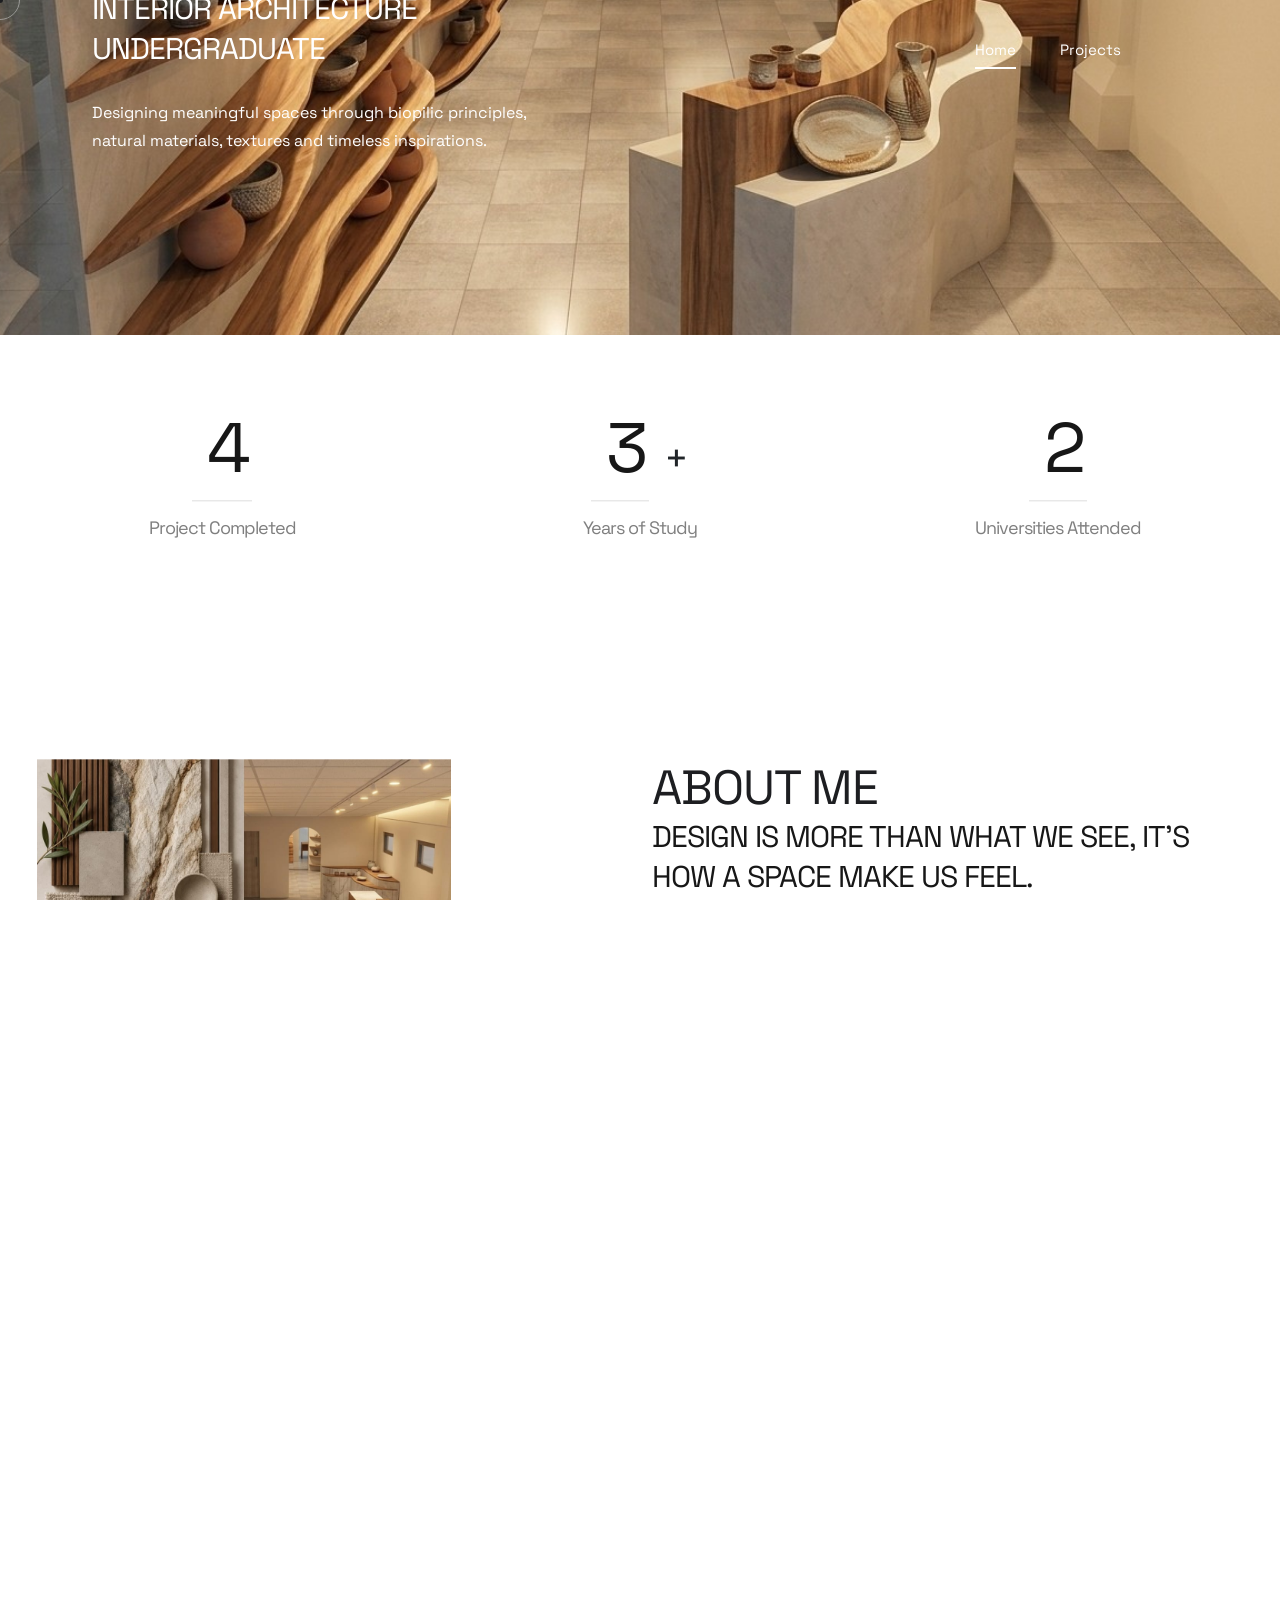
==== commit 5ac3dad4: "Add files via upload" ====
--- a/index.html
+++ b/index.html
@@ -96,7 +96,7 @@
                                         </button>
                                         <nav class="sidebar-nav">
                                             <ul class="metismenu" id="mobile-menu">
-                                                <li><a class="has-arrow" href="#">Homes</a>
+                                                <li><a class="has-arrow" href="index.html">Home</a>
                                                 </li>
                                                 <li><a class="has-arrow" href="#">projects</a>
                                                     <ul class="sub-menu">
